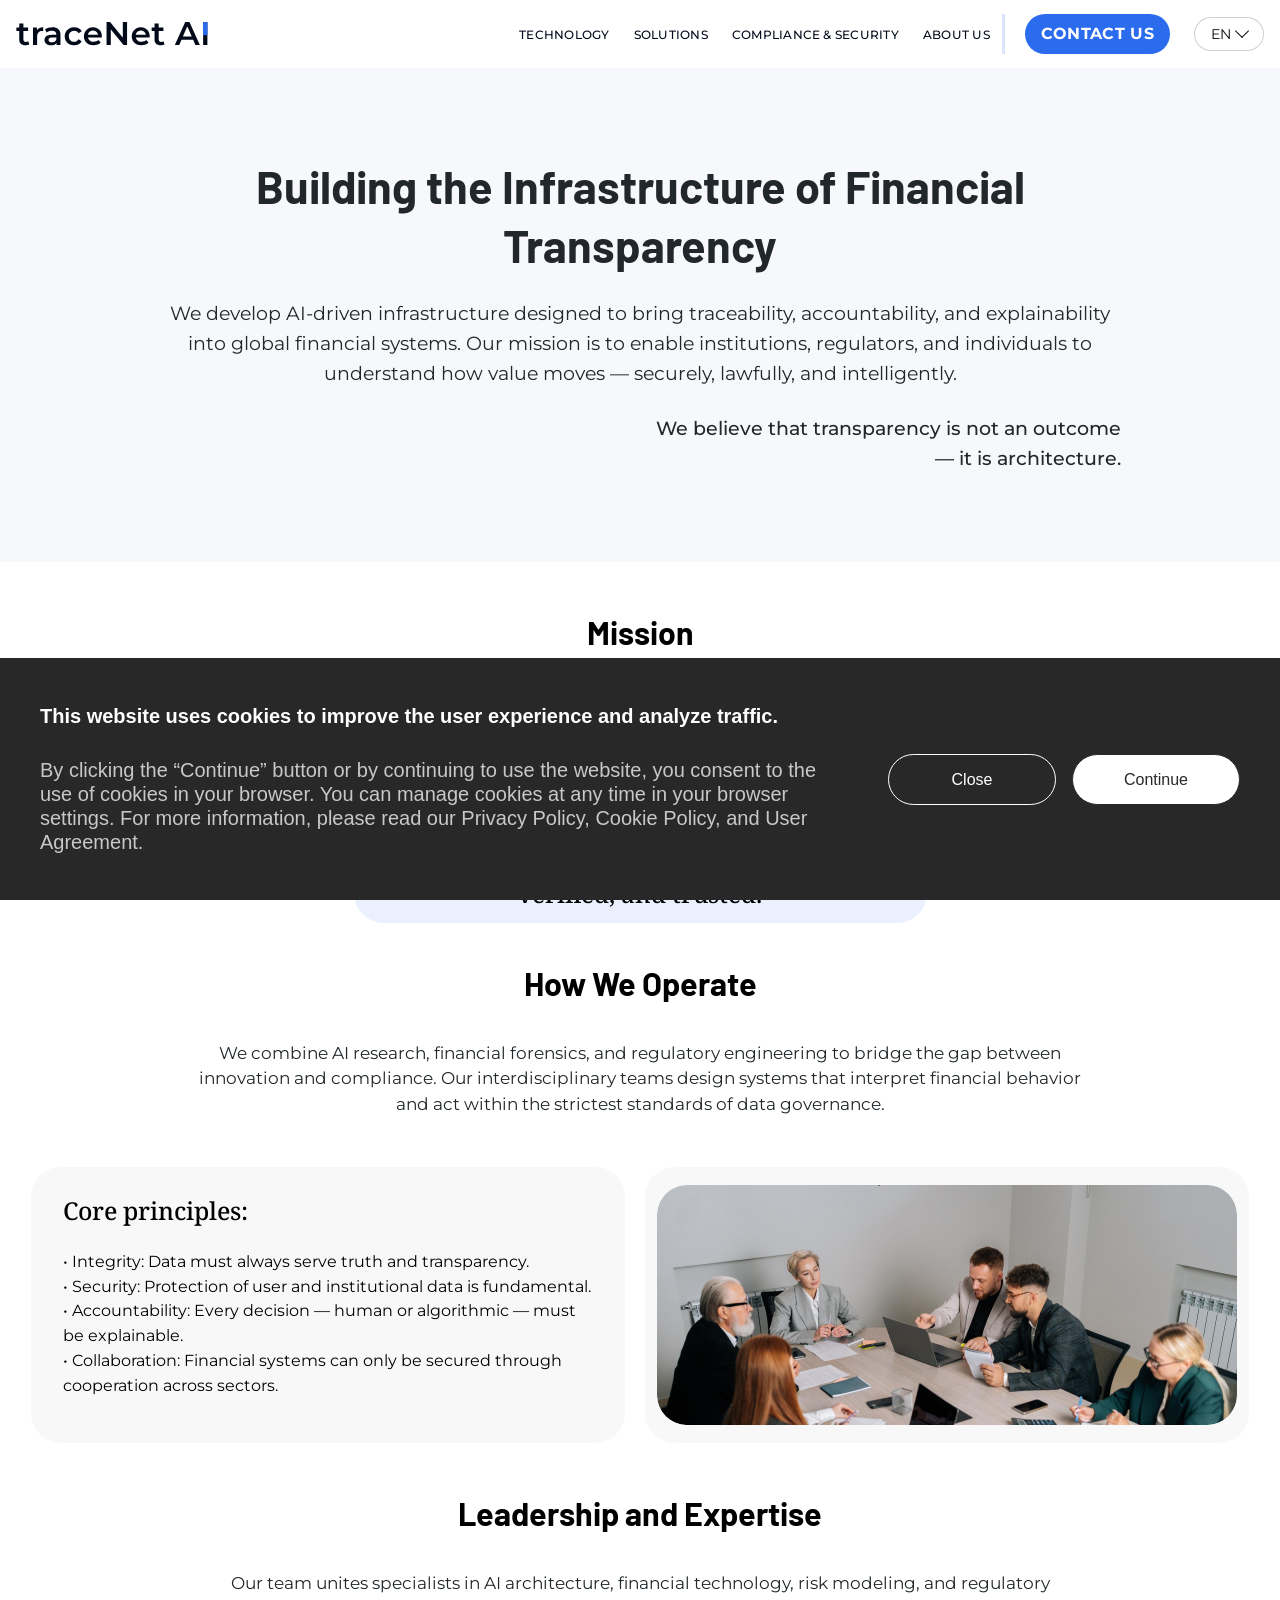
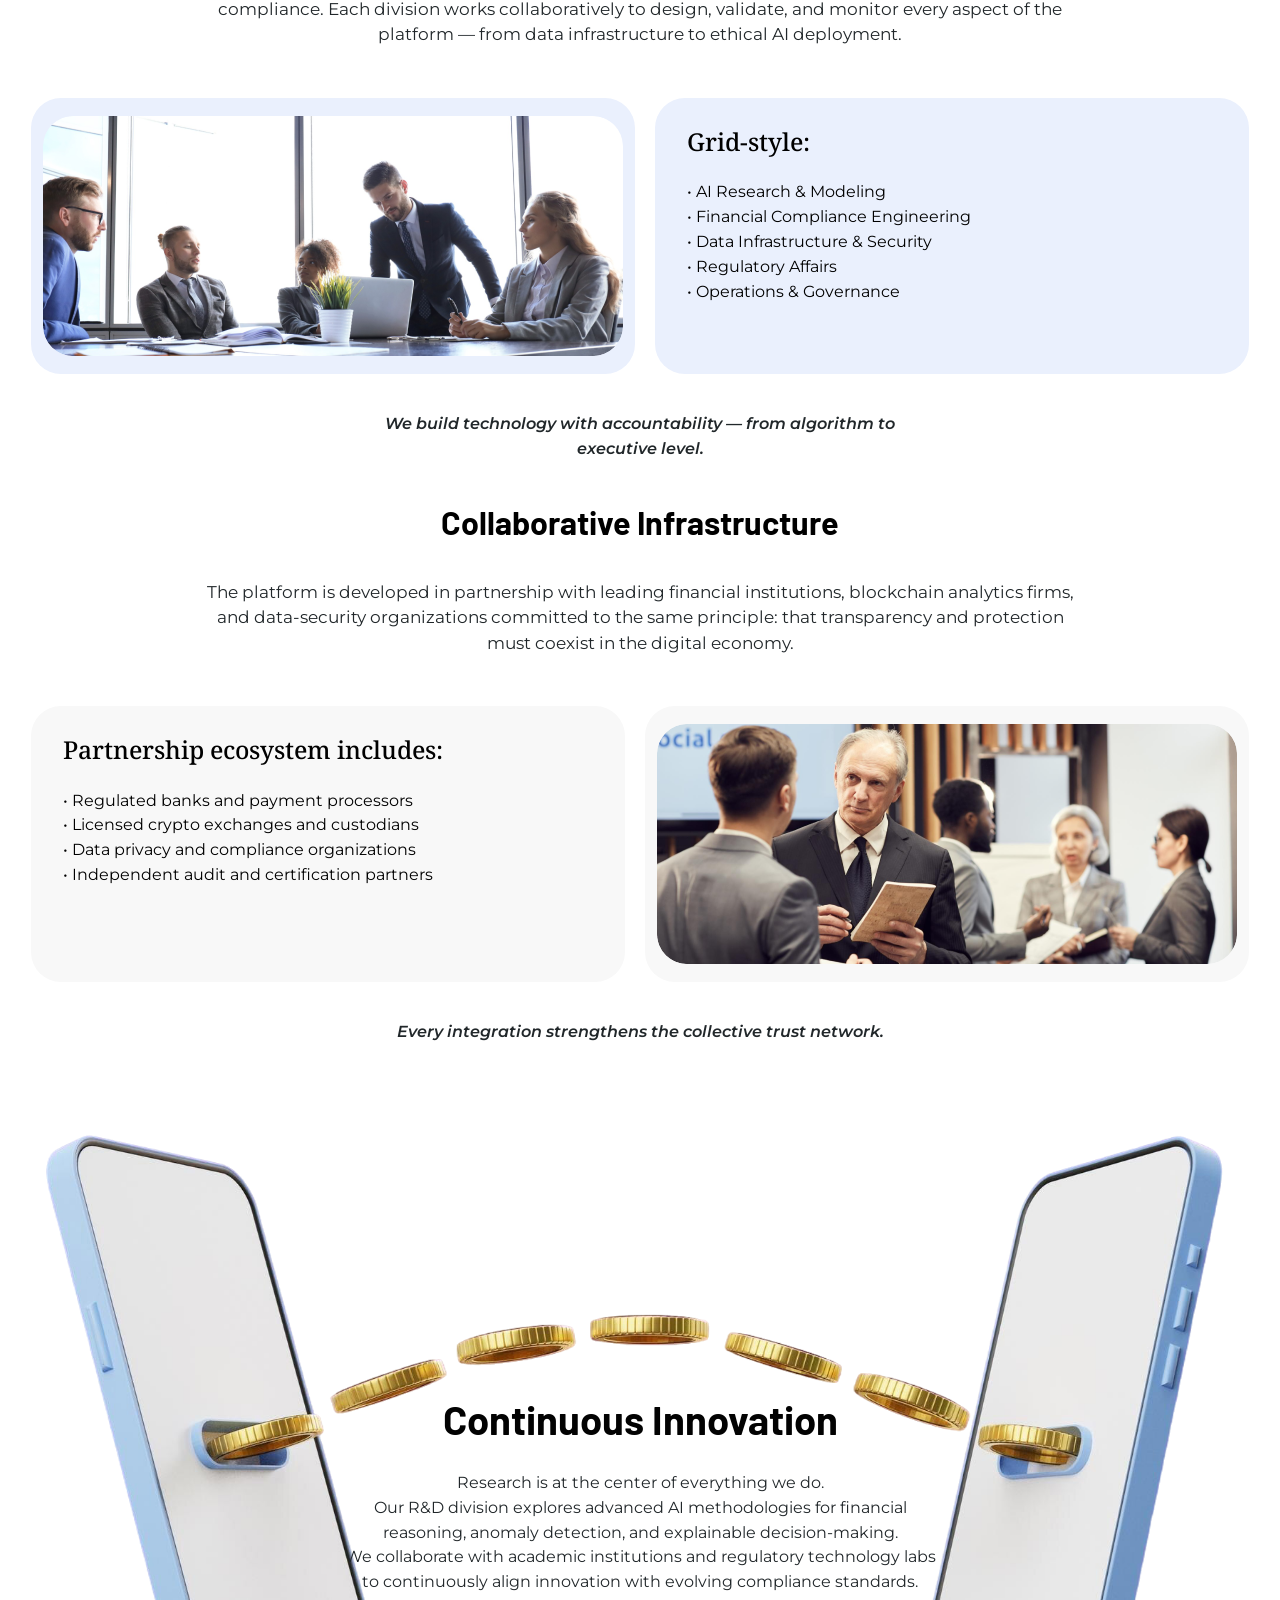
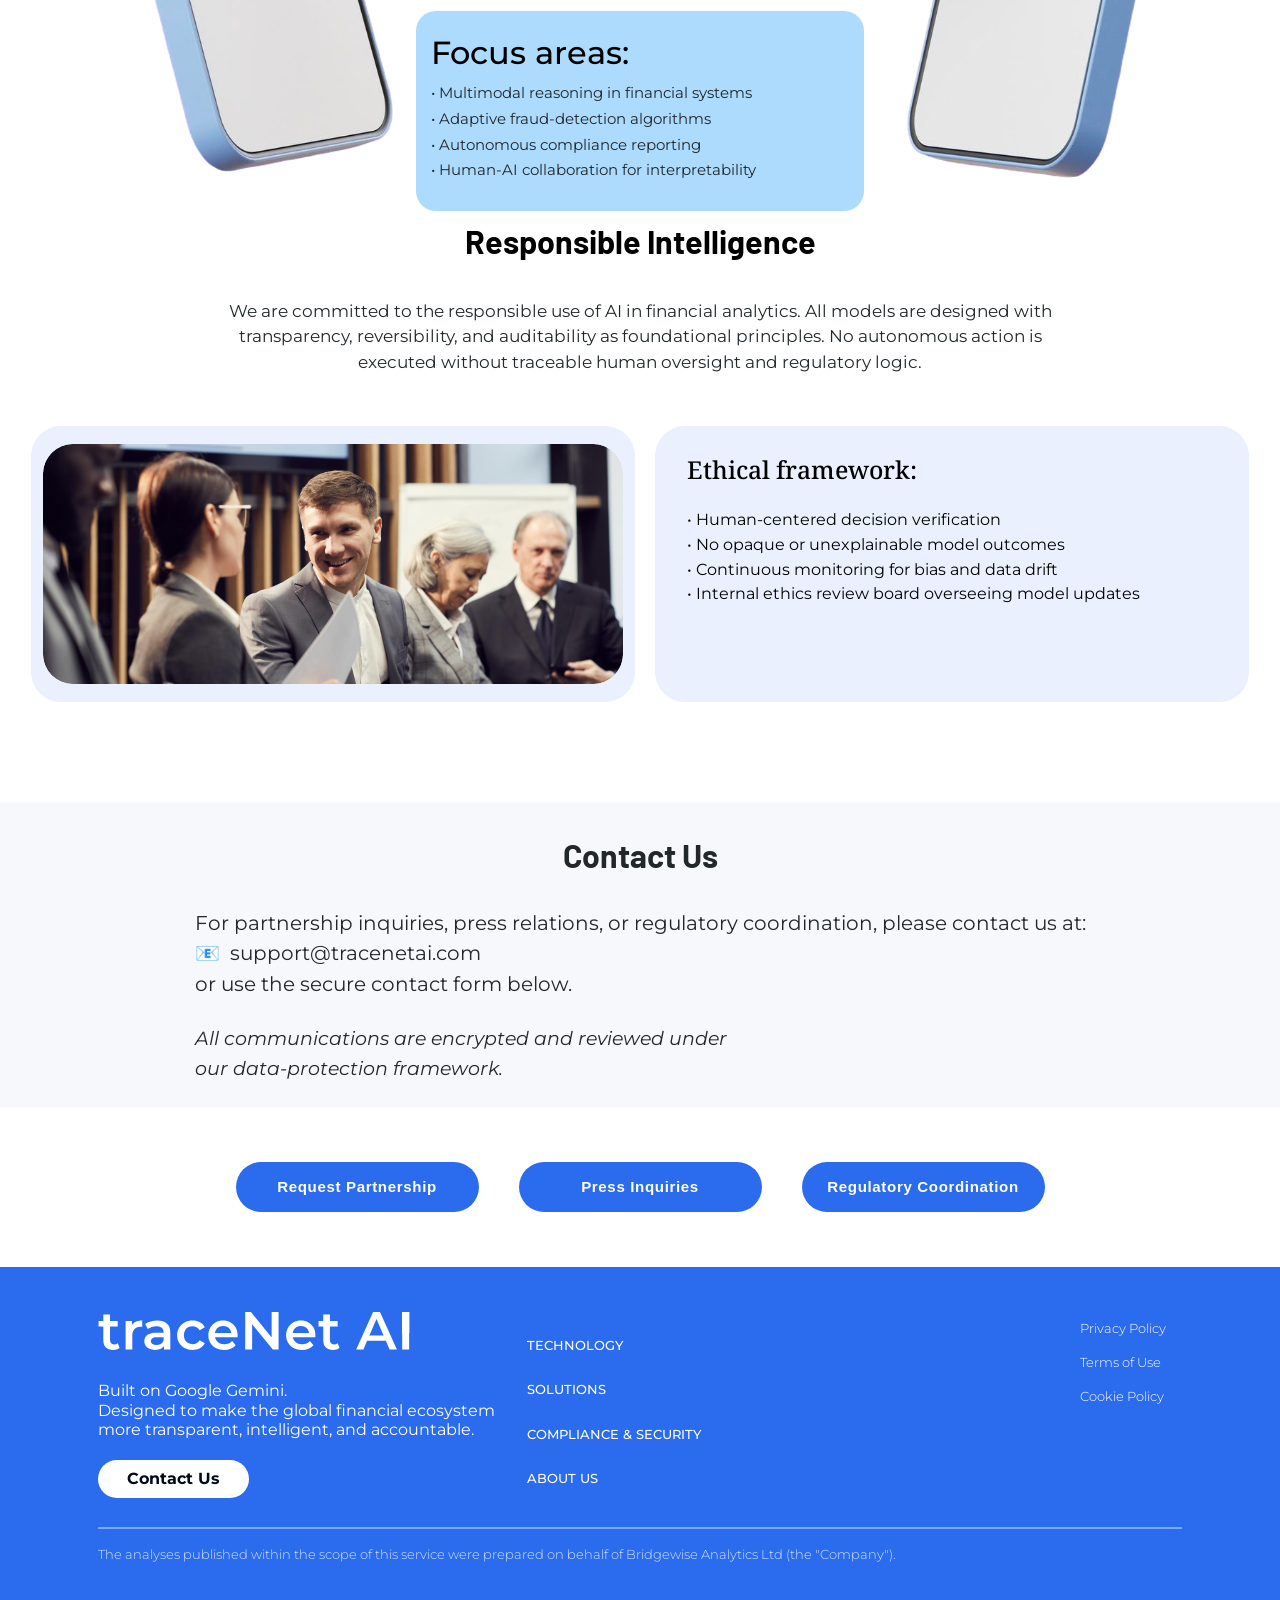
==== about-us.html @ c2b42068 "add 'hr', 'cz', 'it', 'pt', 'de', 'ru', 'tr', 'el'" ====
<!doctype html>
<html lang="en">
<head>
    <meta charset="UTF-8">
    <meta content="width=device-width, user-scalable=no, initial-scale=1.0, maximum-scale=1.0, minimum-scale=1.0"
          name="viewport">
    <meta content="ie=edge" http-equiv="X-UA-Compatible">
    <title>About Us - traceNet AI</title>
    <link href="images/favicon.ico" rel="icon" type="image/x-icon">
    <link href="css/styles.css" rel="stylesheet">
    <link href="css/about-us.css" rel="stylesheet">
    <link href="css/main.min.css" rel="stylesheet">
    <link href="https://cdn.jsdelivr.net/npm/swiper@11/swiper-bundle.min.css" rel="stylesheet">
</head>
<body>
<div class="body-content">
    <header>
        <div class="content">
            <div class="logo">
                <a href="index.html">
                    <img alt="logo" src="images/logo-main.svg">
                </a>
            </div>
            <div class="left-content">
                <div class="menu">
                    <nav>
                        <div class="ul">
                            <div class="nav-list">
                                <div class="li"><a data-i18n="nav.technology" href="technology.html">TECHNOLOGY</a></div>
                                <div class="li"><a data-i18n="nav.solutions" href="solutions.html">SOLUTIONS</a></div>
                                <div class="li"><a data-i18n="nav.compliance" href="compliance-security.html">COMPLIANCE & SECURITY</a></div>
                                <div class="li"><a data-i18n="nav.about" href="about-us.html">ABOUT US</a></div>
                            </div>
                            <div class="nav-btn">
                                <div class="button-survey li">
                                    <a data-i18n="nav.contact" href="#contact-form-section">Contact us</a>
                                </div>
                            </div>
                            <div class="language-switcher">
                                <button class="language-switcher-toggle" aria-expanded="false" aria-haspopup="listbox" type="button">
                                    <span data-current-language>EN</span>
                                    <span class="language-switcher-icon"></span>
                                </button>
                                <div class="language-switcher-menu" role="listbox">
                                    <button class="language-option" data-lang-option="en" role="option" type="button">EN</button>
                                    <button class="language-option" data-lang-option="es" role="option" type="button">ES</button>
                                    <button class="language-option" data-lang-option="pl" role="option" type="button">PL</button>
                                    <button class="language-option" data-lang-option="fr" role="option" type="button">FR</button>
                                    <button class="language-option" data-lang-option="hr" role="option" type="button">HR</button>
                                    <button class="language-option" data-lang-option="cz" role="option" type="button">CZ</button>
                                    <button class="language-option" data-lang-option="it" role="option" type="button">IT</button>
                                    <button class="language-option" data-lang-option="pt" role="option" type="button">PT</button>
                                    <button class="language-option" data-lang-option="de" role="option" type="button">DE</button>
                                    <button class="language-option" data-lang-option="ru" role="option" type="button">RU</button>
                                    <button class="language-option" data-lang-option="tr" role="option" type="button">TR</button>
                                    <button class="language-option" data-lang-option="el" role="option" type="button">EL</button>
                                </div>
                            </div>
                        </div>
                    </nav>
                </div>
            </div>
            <div class="button-mobile-menu">
            <span class="icon">
                <span></span>
                <span></span>
                <span></span>
            </span>
            </div>
        </div>
        <div class="mobile-content">
            <div class="mobile-content-menu">
                <div class="logo">
                    <a href="index.html">
                        <img alt="logo" src="images/logo-main.svg">
                    </a>
                </div>
                <div class="menu">
                    <nav>
                        <ul>
                            <li><a data-i18n="nav.technology" href="technology.html">TECHNOLOGY</a></li>
                            <li><a data-i18n="nav.solutions" href="solutions.html">SOLUTIONS</a></li>
                            <li><a data-i18n="nav.compliance" href="compliance-security.html">COMPLIANCE & SECURITY</a></li>
                            <li><a data-i18n="nav.about" href="about-us.html">ABOUT US</a></li>
                        </ul>
                    </nav>
                </div>
            </div>
            <div class="button-survey">
                <a data-i18n="nav.contact" href="#contact-form-section">Contact us</a>
            </div>
        </div>
    </header>

    <main>
        <section class="section-video">
            <div class="content">
                <div class="flex-7">
                    <div class="frame-1000000946">
                        <div class="frame-1000000947">
                            <h2 class="title-gemini" data-i18n="aboutPage.hero.title">
                                Building the Infrastructure of Financial Transparency
                            </h2>
                            <p class="description-gemini" data-i18n="aboutPage.hero.description">
                                We develop AI-driven infrastructure designed to bring traceability, accountability, and
                                explainability into global financial systems.
                                Our mission is to enable institutions, regulators, and individuals to understand how
                                value moves — securely, lawfully, and intelligently.
                            </p>
                        </div>
                        <p class="summary-gemini" data-i18n="aboutPage.hero.summary">
                            We believe that transparency is not an outcome — it is architecture.
                        </p>
                    </div>
                </div>
            </div>
        </section>
        <section class="section-mission">
            <div class="content">
                <div class="mission-container">
                    <h2 class="mission-title" data-i18n="aboutPage.mission.title">Mission</h2>
                    <p class="mission-description" data-i18n="aboutPage.mission.description">
                        To create a universal technological framework that ensures every financial action —
                        whether executed by an individual, a business, or an algorithm —
                        remains traceable, auditable, and compliant with the law.
                    </p>
                    <div class="mission-highlight">
                        <p data-i18n="aboutPage.mission.highlight">
                            A global financial environment where every transaction can be understood, verified, and
                            trusted.
                        </p>
                    </div>
                </div>
            </div>
        </section>
        <section class="section-gemini-risk-engine">
            <div class="section-gemini-risk-container">
                <div class="section-gemini-risk-header">
                    <h2 class="section-gemini-risk-title" data-i18n="aboutPage.operation.title">
                        How We Operate
                    </h2>
                    <p class="section-gemini-risk-description" data-i18n="aboutPage.operation.description">
                        We combine AI research, financial forensics, and regulatory engineering to bridge the gap
                        between innovation and compliance.
                        Our interdisciplinary teams design systems that interpret financial behavior and act within the
                        strictest standards of data governance.
                    </p>
                </div>
                <div class="section-gemini-risk-content">
                    <div class="gemini-risk-accordion">
                        <div class="accordion-item-risk">
                            <h3 class="accordion-header-risk" data-i18n="aboutPage.operation.accordion.title">Core principles:</h3>
                            <div class="accordion-content-risk">
                                <p data-i18n="aboutPage.operation.accordion.text" data-i18n-html="true">
                                    • Integrity: Data must always serve truth and transparency. <br>
                                    • Security: Protection of user and institutional data is fundamental.<br>
                                    • Accountability: Every decision — human or algorithmic — must be explainable.<br>
                                    • Collaboration: Financial systems can only be secured through cooperation across
                                    sectors.
                                </p>
                            </div>
                        </div>
                    </div>
                    <div class="gemini-risk-image-container">
                        <img alt="Gemini Cognitive Risk Engine" src="images/a1.png">
                    </div>
                </div>
            </div>
        </section>
        <section class="section-secure-data-handling">
            <div class="section-secure-data-container">
                <div class="section-secure-data-header">
                    <h2 class="section-secure-data-title" data-i18n="aboutPage.leadership.title">
                        Leadership and Expertise
                    </h2>
                    <p class="section-secure-data-description" data-i18n="aboutPage.leadership.description">
                        Our team unites specialists in AI architecture, financial technology, risk modeling, and
                        regulatory compliance.
                        Each division works collaboratively to design, validate, and monitor every aspect of the
                        platform — from data infrastructure to ethical AI deployment.
                    </p>
                </div>
                <div class="section-secure-data-content">
                    <div class="secure-data-image-container">
                        <img alt="Secure Data Handling" src="images/a2.png">
                    </div>
                    <div class="secure-data-accordion">
                        <div class="accordion-item">
                            <h3 class="accordion-header" data-i18n="aboutPage.leadership.accordion.title">Grid-style:</h3>
                            <div class="accordion-content">

                                <p data-i18n="aboutPage.leadership.accordion.text" data-i18n-html="true">
                                    • AI Research & Modeling <br>
                                    • Financial Compliance Engineering<br>
                                    • Data Infrastructure & Security<br>
                                    • Regulatory Affairs<br>
                                    • Operations & Governance
                                </p>
                            </div>
                        </div>
                    </div>
                </div>
            </div>
            <p class="text-italic" data-i18n="aboutPage.leadership.note">
                We build technology with accountability — from algorithm to executive level.
            </p>
        </section>
        <section class="section-gemini-risk-engine">
            <div class="section-gemini-risk-container">
                <div class="section-gemini-risk-header">
                    <h2 class="section-gemini-risk-title" data-i18n="aboutPage.collaborative.title">
                        Collaborative Infrastructure
                    </h2>
                    <p class="section-gemini-risk-description" data-i18n="aboutPage.collaborative.description">
                        The platform is developed in partnership with leading financial institutions, blockchain
                        analytics firms,
                        and data-security organizations committed to the same principle:
                        that transparency and protection must coexist in the digital economy.
                    </p>
                </div>
                <div class="section-gemini-risk-content">
                    <div class="gemini-risk-accordion">
                        <div class="accordion-item-risk">
                            <h3 class="accordion-header-risk" data-i18n="aboutPage.collaborative.accordion.title">Partnership ecosystem includes:</h3>
                            <div class="accordion-content-risk">
                                <p data-i18n="aboutPage.collaborative.accordion.text" data-i18n-html="true">
                                    • Regulated banks and payment processors <br>
                                    • Licensed crypto exchanges and custodians<br>
                                    • Data privacy and compliance organizations<br>
                                    • Independent audit and certification partners

                                </p>
                            </div>
                        </div>
                    </div>
                    <div class="gemini-risk-image-container">
                        <img alt="Gemini Cognitive Risk Engine" src="images/a4.png">
                    </div>
                </div>
                <p class="text-italic" data-i18n="aboutPage.collaborative.note">
                    Every integration strengthens the collective trust network.
                </p>

            </div>
        </section>
        <section class="section-about">
            <div class="parallax-background">
                <img alt="Parallax Background" src="images/parallax-background.png">
            </div>
            <div class="section-about-content">
                <div class="text-content">
                    <h2 class="section-title" data-i18n="aboutPage.innovation.title">Continuous Innovation</h2>
                    <div class="text-paragraphs">
                        <p class="paragraph-1" data-i18n="aboutPage.innovation.paragraph1" data-i18n-html="true">
                            Research is at the center of everything we do. <br>
                            Our R&D division explores advanced AI methodologies for financial <br> reasoning, anomaly
                            detection, and explainable decision-making.<br>
                            We collaborate with academic institutions and regulatory technology <br> labs to continuously
                            align innovation with evolving compliance <br> standards.

                        </p>
                        <p class="paragraph-2" data-i18n="aboutPage.innovation.paragraph2" data-i18n-html="true">
                            <span class="h3"> Focus areas:</span>
                            • Multimodal reasoning in financial systems <br>
                            • Adaptive fraud-detection algorithms<br>
                            • Autonomous compliance reporting<br>
                            • Human-AI collaboration for interpretability
                        </p>
                    </div>
                </div>
            </div>
        </section>
        <section class="section-secure-data-handling">
            <div class="section-secure-data-container">
                <div class="section-secure-data-header">
                    <h2 class="section-secure-data-title" data-i18n="aboutPage.responsible.title">
                        Responsible Intelligence
                    </h2>
                    <p class="section-secure-data-description" data-i18n="aboutPage.responsible.description">
                        We are committed to the responsible use of AI in financial analytics.
                        All models are designed with transparency, reversibility, and auditability as foundational
                        principles.
                        No autonomous action is executed without traceable human oversight and regulatory logic.
                    </p>
                </div>
                <div class="section-secure-data-content">
                    <div class="secure-data-image-container">
                        <img alt="Secure Data Handling" src="images/a3.png">
                    </div>
                    <div class="secure-data-accordion">
                        <div class="accordion-item">
                            <h3 class="accordion-header" data-i18n="aboutPage.responsible.accordion.title">Ethical framework:</h3>
                            <div class="accordion-content">
                                <p data-i18n="aboutPage.responsible.accordion.text" data-i18n-html="true">
                                    • Human-centered decision verification <br>
                                    • No opaque or unexplainable model outcomes<br>
                                    • Continuous monitoring for bias and data drift<br>
                                    • Internal ethics review board overseeing model updates
                                </p>
                            </div>
                        </div>
                    </div>
                </div>
            </div>
        </section>
        <section class="section-contact">
            <div class="content">
                <div class="frame-cta">
                    <h2 class="title-gemini" data-i18n="aboutPage.contact.title">Contact Us</h2>
                    <p class="description-gemini" data-i18n="aboutPage.contact.description" data-i18n-html="true">
                        For partnership inquiries, press relations, or regulatory coordination, please contact us
                        at:<br>
                        <span class="email-link">
                           📧<a class="link" href="mailto:support@tracenetai.com">
                            support@tracenetai.com
                        </a>
                        </span>
                        or use the secure contact form below.
                    </p>
                    <p class="summary-gemini text-italic" data-i18n="aboutPage.contact.note">
                        All communications are encrypted and reviewed under our data-protection framework.
                    </p>

                </div>
            </div>
        </section>

        <section class="cta">
            <div class="cta-buttons">
                <a class="cta-button" data-i18n="aboutPage.cta.partnership" href="#contact-form-section">Request Partnership</a>
                <a class="cta-button" data-i18n="aboutPage.cta.press" href="#contact-form-section">Press Inquiries</a>
                <a class="cta-button" data-i18n="aboutPage.cta.regulatory" href="#contact-form-section">Regulatory Coordination</a>
            </div>
        </section>
    </main>

    <footer class="site-footer">
        <div class="footer-container">
            <div class="footer-row">
                <div class="footer-box">
                    <div class="footer-logo">
                        <img alt="traceNet AI Logo" src="images/footer-logo.svg">
                    </div>
                    <p class="footer-description" data-i18n="footer.description" data-i18n-html="true">
                        Built on Google Gemini.<br>
                        Designed to make the global financial ecosystem more transparent, intelligent, and accountable.
                    </p>
                    <a class="footer-contact-btn" data-i18n="footer.contact" href="#contact-form-section">Contact Us</a>
                </div>
                <div class="footer-menu">
                    <nav class="footer-nav">
                        <a class="footer-nav-link" data-i18n="nav.technology" href="technology.html">TECHNOLOGY</a>
                        <a class="footer-nav-link" data-i18n="nav.solutions" href="solutions.html">SOLUTIONS</a>
                        <a class="footer-nav-link" data-i18n="nav.compliance" href="compliance-security.html">COMPLIANCE & SECURITY</a>
                        <a class="footer-nav-link" data-i18n="nav.about" href="about-us.html">ABOUT US</a>
                    </nav>
                </div>
                <div class="footer-sub-menu">
                    <a class="footer-sub-link" data-i18n="footer.privacy" href="privacy-policy.html">Privacy Policy</a>
                    <a class="footer-sub-link" data-i18n="footer.terms" href="terms-of-use.html">Terms of Use</a>
                    <a class="footer-sub-link" data-i18n="footer.cookie" href="cookie-policy.html">Cookie Policy</a>
                </div>
            </div>
            <div class="footer-legal">
                <p data-i18n="footer.legal">The analyses published within the scope of this service were prepared on behalf of Bridgewise
                    Analytics Ltd (the "Company").</p>
            </div>
        </div>
    </footer>

    <div class="cookie-banner" id="cookieBanner">
        <div class="cookie-banner-content">
            <div class="cookie-banner-text">
                <h5 data-i18n="cookie.title">
                    This website uses cookies to improve the user experience and analyze traffic.
                </h5>
                <p data-i18n="cookie.description">
                    By clicking the "Continue" button or by continuing to use the website, you consent to the use of
                    cookies in your browser. You can manage cookies at any time in your browser settings. For more
                    information, please read our Privacy Policy, Cookie Policy, and User Agreement.
                </p>
            </div>
            <div class="cookie-banner-buttons">
                <button class="cookie-banner-btn cookie-banner-btn-primary" data-i18n="cookie.close" id="closeCookies">Close</button>
                <button class="cookie-banner-btn cookie-banner-btn-secondary" data-i18n="cookie.accept" id="acceptAllCookies">Continue</button>
            </div>
        </div>
    </div>
</div>

<script src="https://cdn.jsdelivr.net/npm/swiper@11/swiper-bundle.min.js"></script>
<script src="scripts/main.js"></script>
<script src="scripts/i18n.js"></script>

</body>
</html>
---- css/styles.css ----
@charset "UTF-8";
@import url("https://fonts.googleapis.com/css2?family=Barlow:ital,wght@0,100;0,200;0,300;0,400;0,500;0,600;0,700;0,800;0,900;1,100;1,200;1,300;1,400;1,500;1,600;1,700;1,800;1,900&family=Montserrat:ital,wght@0,100..900;1,100..900&family=Noto+Serif:ital,wght@0,400;0,500;0,600;0,700;1,400;1,500;1,600;1,700&display=swap");
/*colors*/
* {
  margin: 0;
  padding: 0;
  box-sizing: border-box;
  font-family: "Montserrat", sans-serif;
  list-style: none;
  text-decoration: none;
}

h1, h2, h3, h4, h5, h6 {
  font-family: "Barlow", sans-serif;
  color: #282828;
}

body {
  position: relative;
}

.button-mobile-menu {
  display: none;
  position: absolute;
  top: 7px;
  right: 12px;
  padding: 7px;
  cursor: pointer;
  z-index: 101;
}
.button-mobile-menu.open {
  top: 20px;
}
@media only screen and (max-width: 991px) {
  .button-mobile-menu {
    display: flex;
  }
}
.button-mobile-menu.open .icon span {
  background: #2b6cef;
}
.button-mobile-menu.open .icon span:first-child {
  top: 5px;
  transform: rotate(225deg);
}
.button-mobile-menu.open .icon span:nth-child(2) {
  top: calc(50% - 2px);
  display: none;
}
.button-mobile-menu.open .icon span:last-child {
  top: 5px;
  transform: rotate(135deg);
}
.button-mobile-menu .icon {
  position: relative;
  width: 50px;
  height: 23px;
  display: inline-block;
  top: 0;
}
.button-mobile-menu .icon span {
  height: 5px;
  width: 100%;
  border-radius: 3px;
  background: #2b6cef;
  display: inline-block;
  float: left;
  position: absolute;
  left: 0;
}
.button-mobile-menu .icon span:first-child {
  top: 0;
  transition: all 0.25s;
}
.button-mobile-menu .icon span:nth-child(2) {
  top: calc(50% - 3px);
  transition: all 0.25s;
}
.button-mobile-menu .icon span:last-child {
  bottom: 0;
  transition: all 0.25s;
}

.mobile-content {
  background: #ffffff;
  z-index: 99;
  padding: 15px;
  overflow: hidden;
  transition: max-height 0.8s ease;
  flex-direction: column;
  height: 100vh;
  height: 100dvh;
  position: fixed;
  width: 100%;
  top: 0;
  display: none;
  justify-content: space-between;
}
.mobile-content.open {
  display: flex;
}
.mobile-content .logo {
  display: flex;
  justify-content: center;
}
.mobile-content .logo img {
  height: 24px;
}
.mobile-content .menu {
  margin-top: 30px;
}
.mobile-content .menu nav ul li {
  height: 60px;
  display: flex;
  align-items: center;
  justify-content: center;
  border-bottom: 1px solid #e6e6e6;
}
.mobile-content .menu nav ul li a {
  font-weight: 300;
  font-size: 16px;
  line-height: 100%;
  color: #0B0F11;
}
.mobile-content .button-survey {
  display: flex;
  justify-content: center;
}
.mobile-content .button-survey a {
  border-radius: 99px;
  padding: 12px 16px;
  max-width: 345px;
  height: 52px;
  display: flex;
  align-items: center;
  justify-content: center;
  font-weight: 400;
  font-size: 24px;
  line-height: 67%;
  color: #fff;
  background: #2b6cef;
}
.mobile-content .button-survey a:hover {
  text-decoration: underline;
}

.language-switcher {
  position: relative;
  display: inline-flex;
  margin-left: 24px;
}
.language-switcher.mobile {
  display: block;
  margin: 32px auto 0;
  max-width: 220px;
  width: 100%;
}

.language-switcher-toggle {
  display: flex;
  align-items: center;
  gap: 6px;
  border-radius: 999px;
  border: 1px solid rgba(15, 23, 42, 0.2);
  background: #fff;
  color: #0B0F11;
  padding: 8px 16px;
  font-size: 14px;
  line-height: 1;
  cursor: pointer;
  transition: border-color 0.2s ease, box-shadow 0.2s ease;
}
.language-switcher-toggle:focus-visible {
  outline: none;
  border-color: #2b6cef;
  box-shadow: 0 0 0 2px rgba(43, 108, 239, 0.2);
}
.language-switcher.mobile .language-switcher-toggle {
  width: 100%;
  justify-content: space-between;
}

.language-switcher-icon {
  width: 10px;
  height: 10px;
  border-right: 1px solid currentColor;
  border-bottom: 1px solid currentColor;
  transform: rotate(45deg);
  transition: transform 0.2s ease;
  margin-bottom: 6px;
}
.language-switcher.open .language-switcher-icon {
  transform: rotate(-135deg);
  margin-bottom: -3px;
}

.language-switcher-menu {
  position: absolute;
  top: calc(100% + 8px);
  right: 0;
  background: #fff;
  border: 1px solid rgba(15, 23, 42, 0.1);
  border-radius: 12px;
  box-shadow: 0 20px 32px rgba(15, 23, 42, 0.12);
  padding: 4px;
  opacity: 0;
  pointer-events: none;
  transform: translateY(-6px);
  transition: opacity 0.2s ease, transform 0.2s ease;
  z-index: 10;
}
.language-switcher.mobile .language-switcher-menu {
  width: 100%;
}
.language-switcher.open .language-switcher-menu {
  opacity: 1;
  pointer-events: auto;
  transform: translateY(0);
}

.language-option {
  width: 100%;
  border: none;
  background: transparent;
  color: #0B0F11;
  font-size: 14px;
  padding: 10px 12px;
  border-radius: 8px;
  text-align: left;
  cursor: pointer;
  transition: background 0.15s ease, color 0.15s ease;
}
.language-option:hover {
  background: rgba(43, 108, 239, 0.07);
}
.language-option.active {
  background: rgba(43, 108, 239, 0.12);
  color: #2b6cef;
}

header {
  backdrop-filter: blur(24px);
  background: #fff;
  position: relative;
  z-index: 99;
}
header .content {
  max-width: 1440px;
  width: 100%;
  margin: 0 auto;
  display: flex;
  justify-content: space-between;
  align-items: center;
  padding: 14px 16px 14px 16px;
}
@media only screen and (max-width: 991px) {
  header .content {
    justify-content: center;
  }
}
header .content .left-content {
  max-width: 721px;
  width: 100%;
  display: flex;
  justify-content: flex-end;
  align-items: center;
}
@media only screen and (max-width: 991px) {
  header .content .left-content {
    display: none;
  }
}
header .content .logo {
  height: 24px;
}
@media only screen and (max-width: 991px) {
  header .content .logo {
    height: 24px;
  }
}
header .content .logo a {
  display: block;
  height: 24px;
}
@media only screen and (max-width: 991px) {
  header .content .logo a {
    height: 24px;
  }
}
header .content .logo a img {
  height: 24px;
}
@media only screen and (max-width: 991px) {
  header .content .logo a img {
    height: 24px;
  }
}
header .content .menu {
  width: 100%;
}
header .content .menu nav .ul {
  display: flex;
  align-items: center;
  justify-content: flex-end;
}
header .content .menu nav .ul .nav-list {
  display: flex;
  align-items: center;
  justify-content: center;
  width: 100%;
}
@media only screen and (max-width: 991px) {
  header .content .menu nav .ul .nav-list {
    display: none;
  }
}
header .content .menu nav .ul .nav-btn {
  padding-left: 20px;
  border-left: 3px solid rgba(179, 203, 249, 0.5);
}
header .content .menu nav .ul .nav-btn .button-survey a {
  color: #fff;
  border-radius: 30px;
  display: flex;
  align-items: center;
  justify-content: center;
  padding: 12px 16px;
  text-decoration: none;
  font-weight: 700;
  font-size: 16px;
  line-height: 183%;
}
header .content .menu nav .ul .nav-btn .button-survey a:hover {
  text-decoration: underline;
}
@media only screen and (max-width: 991px) {
  header .content .menu nav .ul .nav-btn .button-survey a {
    padding: 10px 16px !important;
    height: 32px;
  }
}
header .content .menu nav .ul .li {
  text-align: center;
  position: relative;
  padding: 0;
}
header .content .menu nav .ul .li:last-child {
  padding: 0;
}
header .content .menu nav .ul .li:last-child a:before {
  display: none;
}
header .content .menu nav .ul .li a {
  font-weight: 500;
  font-size: 12px;
  line-height: 120%;
  letter-spacing: 0.02em;
  text-transform: uppercase;
  color: #020a1a;
  padding: 6px 12px;
  white-space: nowrap;
}
@media only screen and (max-width: 991px) {
  header .content .button-survey {
    display: flex;
    justify-content: flex-end;
  }
}
header .content .button-survey a {
  border-radius: 4px;
  padding: 12px 16px;
  height: 40px;
  display: flex;
  align-items: center;
  justify-content: center;
  font-weight: 700;
  font-size: 16px;
  line-height: 100%;
  color: #fff;
  background: #2b6cef;
}
header .content .button-survey a:hover {
  text-decoration: underline;
}

.banner {
  width: 100%;
  margin: 0 auto;
  position: relative;
  overflow: hidden;
}
@media only screen and (max-width: 991px) {
  .banner {
    padding-bottom: 0;
  }
}
.banner .banner-image {
  width: 100%;
  height: auto;
  max-width: 462px;
  overflow: hidden;
  position: relative;
}
@media only screen and (max-width: 768px) {
  .banner .banner-image {
    top: 0;
  }
}
.banner .banner-image video {
  height: 462px;
  width: auto;
  transform: translate(-50%, 0);
  position: relative;
  left: 60%;
}
@media only screen and (max-width: 768px) {
  .banner .banner-image video {
    height: 299px;
  }
}
.banner .banner-image img {
  width: 100%;
  height: auto;
  object-fit: cover;
  max-width: 690px;
}
.banner .banner-bottom {
  display: flex;
  align-items: center;
  justify-content: space-between;
}
@media only screen and (max-width: 991px) {
  .banner .banner-bottom {
    flex-direction: column;
    align-items: flex-start;
    gap: 112px;
  }
}
.banner .banner-bottom p {
  margin: 0;
}
.banner-content {
  position: relative;
  z-index: 10;
  max-width: 1232px;
  width: 100%;
  margin: 0 auto;
  padding: 0 16px;
  gap: 20px;
  display: flex;
  justify-content: space-between;
  align-items: center;
}
@media only screen and (max-width: 768px) {
  .banner-content {
    flex-direction: column;
    align-items: center;
    padding: 0;
    gap: 0;
  }
}
.banner-content .banner-text {
  max-width: 648px;
  min-width: 386px;
}
@media only screen and (max-width: 991px) {
  .banner-content .banner-text {
    padding: 40px 16px 50px 16px;
  }
}
@media only screen and (max-width: 768px) {
  .banner-content .banner-text {
    margin-top: 13px;
    min-width: auto;
  }
}
.banner-content h1 {
  max-width: 649px;
  margin-bottom: 15px;
  width: 100%;
  font-weight: 700;
  font-size: 45px;
  line-height: 130%;
  color: #020a1a;
}
@media only screen and (max-width: 991px) {
  .banner-content h1 {
    font-weight: 700;
    font-size: 36px;
    color: #282828;
  }
}
@media only screen and (max-width: 991px) {
  .banner-content h1 br {
    display: none;
  }
}
.banner-content h1 span:nth-of-type(1) {
  font-weight: 700;
  font-size: 27px;
  line-height: 100%;
  color: rgba(255, 255, 255, 0.7);
  display: block;
  margin-bottom: 14px;
}
@media only screen and (max-width: 991px) {
  .banner-content h1 span:nth-of-type(1) {
    font-size: 22px;
    line-height: 22px;
  }
}
.banner-content h1 span:nth-of-type(2) {
  display: inline-block;
}
.banner-content ul {
  padding: 0 0 0 30px;
  margin-bottom: 24px;
}
.banner-content ul li {
  font-weight: 400;
  font-size: 18px;
  letter-spacing: -0.01em;
  color: #282828;
  list-style: disc;
}
@media only screen and (max-width: 768px) {
  .banner-content ul li {
    font-weight: 400;
    font-size: 14px;
    letter-spacing: -0.01em;
    color: #282828;
  }
}
.banner-content p {
  font-weight: 400;
  font-size: 19px;
  line-height: 155%;
  margin-bottom: 40px;
  max-width: 649px;
  width: 100%;
  color: #020a1a;
}
@media only screen and (max-width: 768px) {
  .banner-content p {
    font-size: 22px;
    font-style: normal;
    font-weight: 400;
    line-height: 118%;
  }
}
.banner-content .button-survey {
  /* for testing purposes to ensure the animation lined up correctly */
}
.banner-content .button-survey a {
  border-radius: 30px;
  display: flex;
  align-items: center;
  justify-content: center;
  background: #2b6cef;
  text-decoration: none;
  letter-spacing: -0.01em;
  color: #fff;
  width: 100%;
  padding: 0 12px;
  font-weight: 700;
  font-size: 16px;
  line-height: 183%;
  height: 40px;
}
.banner-content .button-survey a:hover {
  text-decoration: underline;
}
.banner-content .button-survey .logo-slider-wrap {
  position: relative;
  margin-top: 240px;
}
@media only screen and (max-width: 991px) {
  .banner-content .button-survey .logo-slider-wrap {
    margin-top: 294px;
  }
}
.banner-content .button-survey .logo-slider-wrap h3 {
  max-width: 1440px;
  margin: 0 auto 24px;
  font-weight: 400;
  font-size: 16px;
  line-height: 100%;
  color: rgba(255, 255, 255, 0.5);
  padding: 0 40px;
}
@media only screen and (max-width: 991px) {
  .banner-content .button-survey .logo-slider-wrap h3 {
    padding: 0 15px;
    margin: 0 auto 10px;
  }
}
.banner-content .button-survey .logo-slider {
  height: 83px;
  display: flex;
  align-items: center;
}
.banner-content .button-survey .scroller {
  max-width: 1600px;
  width: 100%;
  margin: 0 auto;
}
.banner-content .button-survey .scroller[data-animated=true] {
  overflow: hidden;
  mask: linear-gradient(90deg, transparent, white 20%, white 80%, transparent);
}
.banner-content .button-survey .scroller[data-animated=true] .scroller__inner {
  width: max-content;
  flex-wrap: nowrap;
  gap: 64px;
  animation: scroll var(--_animation-duration, 40s) var(--_animation-direction, forwards) linear infinite;
}
.banner-content .button-survey .scroller[data-direction=right] {
  --_animation-direction: reverse;
}
.banner-content .button-survey .scroller[data-direction=left] {
  --_animation-direction: forwards;
}
.banner-content .button-survey .scroller[data-speed=fast] {
  --_animation-duration: 20s;
}
.banner-content .button-survey .scroller[data-speed=slow] {
  --_animation-duration: 60000s;
}
.banner-content .button-survey .scroller__inner {
  padding-block: 1rem;
  display: flex;
  flex-wrap: wrap;
}
@media only screen and (max-width: 480px) {
  .banner-content .button-survey .scroller__inner {
    gap: 30px;
    display: flex;
    align-items: center;
  }
}
@keyframes scroll {
  to {
    transform: translate(calc(-50% - 32px));
  }
}
.banner-content .button-survey .tag-list {
  margin: 0;
  padding-inline: 0;
  list-style: none;
}
.banner-content .button-survey .tag-list li {
  display: flex;
  align-items: center;
}
.banner-content .button-survey .tag-list li:hover svg g {
  opacity: 1;
}
.banner-content .button-survey .tag-list li:hover img {
  opacity: 1;
}
.banner-content .button-survey .tag-list li img {
  height: auto;
  opacity: 0.7;
  transition: opacity 0.3s, easy;
}
.banner-content .button-survey .test {
  background: red !important;
}
.banner .logo-slider {
  display: flex;
  align-items: center;
  max-width: 1920px;
  padding: 0 16px;
  margin: 0 auto;
  overflow: hidden;
  background: #f7f8fb;
  /* for testing purposes to ensure the animation lined up correctly */
}
@media only screen and (max-width: 768px) {
  .banner .logo-slider {
    height: 123px;
  }
}
.banner .logo-slider .logo-slider-wrap {
  position: relative;
  margin: 0 auto;
}
.banner .logo-slider .scroller {
  max-width: 1600px;
  width: 100%;
  margin: 0 auto;
}
.banner .logo-slider .scroller[data-animated=true] {
  overflow: hidden;
  mask: linear-gradient(90deg, transparent, white 20%, white 80%, transparent);
}
.banner .logo-slider .scroller[data-animated=true] .scroller__inner {
  width: max-content;
  flex-wrap: nowrap;
  gap: 64px;
  animation: scroll var(--_animation-duration, 40s) var(--_animation-direction, forwards) linear infinite;
}
.banner .logo-slider .scroller[data-direction=right] {
  --_animation-direction: reverse;
}
.banner .logo-slider .scroller[data-direction=left] {
  --_animation-direction: forwards;
}
.banner .logo-slider .scroller[data-speed=fast] {
  --_animation-duration: 20s;
}
.banner .logo-slider .scroller[data-speed=slow] {
  --_animation-duration: 60000s;
}
.banner .logo-slider .scroller__inner {
  padding-block: 1rem;
  display: flex;
  flex-wrap: wrap;
}
@media only screen and (max-width: 480px) {
  .banner .logo-slider .scroller__inner {
    gap: 30px;
    display: flex;
    align-items: center;
  }
}
@keyframes scroll {
  to {
    transform: translate(calc(-50% - 32px));
  }
}
.banner .logo-slider .tag-list {
  margin: 0;
  padding-inline: 0;
  list-style: none;
  padding: 10px 0;
}
.banner .logo-slider .tag-list li {
  display: flex;
  align-items: center;
}
.banner .logo-slider .tag-list li:hover svg g {
  opacity: 1;
}
.banner .logo-slider .tag-list li:hover img {
  opacity: 1;
}
.banner .logo-slider .tag-list li img {
  height: auto;
  opacity: 1;
  transition: opacity 0.3s, easy;
}
.banner .logo-slider .test {
  background: red !important;
}

main {
  margin: 0 auto;
}

.section-about {
  position: relative;
  width: 100%;
  padding: 314px 0 0 0;
  overflow: hidden;
}
@media only screen and (max-width: 768px) {
  .section-about {
    height: auto;
    min-height: 400px;
    padding: 160px 0 0 0;
  }
}
.section-about .parallax-background {
  position: absolute;
  top: 45px;
  left: 0;
  width: 100%;
  height: 100%;
  z-index: 0;
}
@media only screen and (max-width: 768px) {
  .section-about .parallax-background {
    top: -100px;
  }
}
@media only screen and (max-width: 480px) {
  .section-about .parallax-background {
    top: -100px;
  }
}
.section-about .parallax-background img {
  object-fit: cover;
  position: absolute;
  left: 50%;
  transform: translateX(-50%);
  width: 1425px;
  height: 603px;
}
@media only screen and (max-width: 480px) {
  .section-about .parallax-background img {
    width: 1273px;
  }
}
.section-about .section-about-content {
  position: relative;
  z-index: 1;
  width: 100%;
  margin: 0 auto;
  padding: 0 98px;
  height: 100%;
  display: flex;
  flex-direction: column;
  gap: 30px;
  align-items: center;
}
@media only screen and (max-width: 991px) {
  .section-about .section-about-content {
    padding: 0 16px;
  }
}
.section-about .text-content {
  display: flex;
  flex-direction: column;
  align-items: center;
  gap: 30px;
  max-width: 614px;
  width: 100%;
}
@media only screen and (max-width: 991px) {
  .section-about .text-content {
    gap: 20px;
  }
}
.section-about .section-title {
  font-family: "Barlow", sans-serif;
  font-weight: 700;
  font-size: 40px;
  line-height: 1.048;
  color: #020202;
  text-align: center;
  margin: 0;
}
@media only screen and (max-width: 991px) {
  .section-about .section-title {
    font-size: 30px;
  }
}
.section-about .text-paragraphs {
  display: flex;
  flex-direction: column;
  align-items: center;
  gap: 16px;
  width: 100%;
}
.section-about .text-paragraphs p {
  font-family: "Montserrat", sans-serif;
  font-weight: 400;
  color: #21272A;
  text-align: center;
  margin: 0;
}
.section-about .text-paragraphs .paragraph-1 {
  font-size: 16.5px;
  line-height: 1.55;
  max-width: 591px;
  width: 100%;
}
@media only screen and (max-width: 768px) {
  .section-about .text-paragraphs .paragraph-1 {
    font-size: 14px;
  }
}
.section-about .text-paragraphs .paragraph-2 {
  font-size: 15px;
  line-height: 1.705;
  max-width: 445px;
  width: 100%;
}
@media only screen and (max-width: 768px) {
  .section-about .text-paragraphs .paragraph-2 {
    font-size: 14px;
  }
}

.section-features {
  padding: 20px 0 60px;
  background: transparent;
}
@media only screen and (max-width: 768px) {
  .section-features {
    padding: 40px 0;
  }
}
.section-features .section-features-container {
  width: 100%;
  margin: 0 auto;
  padding: 0 16px;
}
.section-features .features-content {
  display: flex;
  flex-direction: row;
  gap: 44.9px;
  justify-content: center;
  align-items: flex-start;
}
@media only screen and (max-width: 991px) {
  .section-features .features-content {
    flex-direction: column;
    gap: 24px;
    align-items: center;
  }
}
.section-features .feature-box {
  background: #ACDBFD;
  border-radius: 20px;
  padding: 15px;
  width: 273px;
  min-height: 200px;
  display: flex;
  flex-direction: column;
  justify-content: center;
  gap: 0;
  position: relative;
  max-width: 273px;
}
@media only screen and (max-width: 768px) {
  .section-features .feature-box {
    min-height: auto;
    max-width: 400px;
  }
}
.section-features .feature-heading {
  display: flex;
  align-items: flex-start;
  gap: 0;
  width: 243.33px;
}
@media only screen and (max-width: 991px) {
  .section-features .feature-heading {
    width: 100%;
  }
}
.section-features .feature-heading .feature-icon {
  width: 36px;
  height: 36px;
  position: absolute;
  right: 14px;
  top: 25px;
  object-fit: contain;
}
@media only screen and (max-width: 768px) {
  .section-features .feature-heading .feature-icon {
    width: 32px;
    height: 32px;
  }
}
.section-features .feature-heading h3 {
  font-family: "Noto Serif", serif;
  font-weight: 500;
  font-size: 32px;
  line-height: 100%;
  color: #000;
  width: 100%;
  margin-bottom: 20px;
}
@media only screen and (max-width: 768px) {
  .section-features .feature-heading h3 {
    font-size: 24px;
  }
}
.section-features .feature-description {
  font-family: "Montserrat", sans-serif;
  font-weight: 500;
  font-size: 18.12px;
  line-height: 1.55;
  color: #000;
  margin: 0;
  max-width: 244px;
}
@media only screen and (max-width: 991px) {
  .section-features .feature-description {
    max-width: 100%;
    padding-right: 0;
  }
}
@media only screen and (max-width: 768px) {
  .section-features .feature-description {
    font-size: 16px;
    padding-top: 8px;
  }
}

.section-functional-layers {
  padding: 60px 0;
  background: transparent;
}
@media only screen and (max-width: 768px) {
  .section-functional-layers {
    padding: 40px 0;
  }
}
.section-functional-layers .section-functional-layers-container {
  width: 100%;
  margin: 0 auto;
  padding: 0 16px;
}
.section-functional-layers .section-functional-layers-title {
  font-family: "Barlow", sans-serif;
  font-weight: 700;
  font-size: 32px;
  line-height: 1.3;
  color: #020a1a;
  text-align: center;
  margin: 0 auto 40px;
}
@media only screen and (max-width: 768px) {
  .section-functional-layers .section-functional-layers-title {
    margin-bottom: 20px;
  }
}
.section-functional-layers .functional-layers-content {
  display: flex;
  flex-direction: row;
  gap: 20px;
  justify-content: center;
  align-items: flex-start;
}
@media only screen and (max-width: 768px) {
  .section-functional-layers .functional-layers-content {
    flex-direction: column;
    gap: 60px;
    align-items: center;
  }
}
.section-functional-layers .functional-layer-card {
  display: flex;
  gap: 32px;
  flex-direction: column;
  max-width: 409.35px;
  width: 100%;
}
@media only screen and (max-width: 991px) {
  .section-functional-layers .functional-layer-card {
    max-width: 100%;
    gap: 24px;
  }
}
.section-functional-layers .functional-layer-image {
  width: 100%;
  border-radius: 15px;
  overflow: hidden;
}
.section-functional-layers .functional-layer-image img {
  width: 100%;
  height: auto;
  display: block;
  object-fit: cover;
}
.section-functional-layers .functional-layer-content-wrapper {
  display: flex;
  flex-direction: column;
  gap: 20px;
  padding: 0 20px;
}
@media only screen and (max-width: 768px) {
  .section-functional-layers .functional-layer-content-wrapper {
    padding: 0 10px;
  }
}
.section-functional-layers .functional-layer-icon {
  width: 30px;
  height: 23px;
  flex-shrink: 0;
}
.section-functional-layers .functional-layer-icon svg {
  width: 100%;
  height: 100%;
}
.section-functional-layers h3 {
  font-family: "Barlow", sans-serif;
  font-weight: 700;
  font-size: 37.5px;
  line-height: 1.3;
  color: #000;
  margin: 0;
}
.section-functional-layers p {
  font-family: "Montserrat", sans-serif;
  font-weight: 400;
  font-size: 16.5px;
  line-height: 1.55;
  color: #000;
  margin: 0;
}

.section-benefit {
  padding: 90px 16px;
  background: #EAF0FD;
  width: 100%;
  margin: 0 auto;
}
@media only screen and (max-width: 768px) {
  .section-benefit {
    padding: 37px 16px;
  }
}
.section-benefit .section-benefit-content {
  max-width: 1235px;
  width: 100%;
  margin: 0 auto;
  background: #fff;
  border-radius: 50px;
  padding: 50px;
  display: flex;
  flex-direction: row;
  gap: 95px;
  align-items: flex-start;
  justify-content: space-between;
}
@media only screen and (max-width: 991px) {
  .section-benefit .section-benefit-content {
    flex-direction: column;
    padding: 50px 50px 50px 50px;
    border-radius: 50px;
    gap: 0;
  }
}
@media only screen and (max-width: 768px) {
  .section-benefit .section-benefit-content {
    padding: 50px 50px 50px 50px;
    border-radius: 50px;
  }
}
.section-benefit .section-benefit-title {
  font-family: "Barlow", sans-serif;
  font-weight: 700;
  font-size: 37.5px;
  line-height: 1.3;
  color: #020a1a;
  margin: 0;
  max-width: 234px;
  width: 100%;
}
@media only screen and (max-width: 991px) {
  .section-benefit .section-benefit-title {
    max-width: 100%;
    margin-bottom: 40px;
  }
}
@media only screen and (max-width: 768px) {
  .section-benefit .section-benefit-title {
    margin-bottom: 24px;
  }
}
.section-benefit .benefit-wrapper {
  display: flex;
  flex-direction: column;
  gap: 29px;
  max-width: 752px;
  width: 100%;
}
@media only screen and (max-width: 991px) {
  .section-benefit .benefit-wrapper {
    max-width: 100%;
    gap: 24px;
  }
}
.section-benefit .benefit-list {
  display: flex;
  flex-direction: column;
  gap: 29px;
}
@media only screen and (max-width: 768px) {
  .section-benefit .benefit-list {
    gap: 29px;
  }
}
.section-benefit .benefit-icon {
  width: 87px;
  height: 87px;
  flex-shrink: 0;
}
.section-benefit .benefit-icon img {
  width: 100%;
  height: 100%;
  object-fit: contain;
  display: block;
}
.section-benefit .benefit-text {
  font-family: "Noto Serif", serif;
  font-weight: 500;
  font-size: 16px;
  line-height: 1.584;
  color: #020a1a;
  margin: 0;
}
.section-benefit .benefit-footer-text {
  font-family: "Noto Serif", serif;
  font-weight: 500;
  font-size: 20px;
  line-height: 1.267;
  color: #020a1a;
  text-align: right;
  margin: 0;
  margin-top: 10px;
}
@media only screen and (max-width: 991px) {
  .section-benefit .benefit-footer-text {
    margin-top: 0;
  }
}

.section-transparency {
  padding: 80px 0;
  background: transparent;
}
@media only screen and (max-width: 768px) {
  .section-transparency {
    padding: 40px 0;
  }
}
.section-transparency .section-transparency-container {
  max-width: 1425px;
  width: 100%;
  margin: 0 auto;
  padding: 40px 76px;
  display: flex;
  flex-direction: column;
  align-items: center;
  gap: 40px;
}
@media only screen and (max-width: 991px) {
  .section-transparency .section-transparency-container {
    padding: 40px 16px;
  }
}
@media only screen and (max-width: 768px) {
  .section-transparency .section-transparency-container {
    padding: 40px 16px;
    gap: 40px;
  }
}
.section-transparency .section-transparency-header {
  display: flex;
  flex-direction: column;
  align-items: center;
  gap: 21px;
  max-width: 877px;
  width: 100%;
}
@media only screen and (max-width: 768px) {
  .section-transparency .section-transparency-header {
    gap: 21px;
  }
}
.section-transparency .section-transparency-title {
  font-family: "Barlow", sans-serif;
  font-weight: 700;
  font-size: 32.26px;
  line-height: 1.3;
  color: #000;
  text-align: center;
  margin: 0;
}
.section-transparency .section-transparency-text {
  font-family: "Montserrat", sans-serif;
  font-weight: 400;
  font-size: 19.5px;
  line-height: 1.55;
  color: #21272A;
  text-align: center;
  margin: 0;
  width: 100%;
}
@media only screen and (max-width: 768px) {
  .section-transparency .section-transparency-text {
    font-size: 19.5px;
    text-align: left;
  }
}
.section-transparency .section-transparency-text.section-transparency-text-narrow {
  max-width: 677px;
  width: 100%;
}
@media only screen and (max-width: 768px) {
  .section-transparency .section-transparency-text.section-transparency-text-narrow {
    max-width: 100%;
  }
}
.section-transparency .section-transparency-content {
  display: flex;
  flex-direction: row;
  justify-content: center;
  align-items: flex-start;
  gap: 44.91px;
  width: 100%;
  flex-wrap: wrap;
}
@media only screen and (max-width: 768px) {
  .section-transparency .section-transparency-content {
    flex-direction: column;
    align-items: center;
    gap: 44.91px;
  }
}
.section-transparency .transparency-box {
  position: relative;
  width: 260px;
  height: 200px;
  padding: 20px;
  border-radius: 20px;
  display: flex;
  flex-direction: column;
  gap: 27.55px;
}
@media only screen and (max-width: 768px) {
  .section-transparency .transparency-box {
    width: 100%;
    max-width: 260px;
    height: auto;
    min-height: 200px;
  }
}
.section-transparency .transparency-box.transparency-box-1 {
  background-color: #ACDBFD;
}
.section-transparency .transparency-box.transparency-box-2 {
  background-color: #F8F8F8;
}
.section-transparency .transparency-box.transparency-box-3 {
  background-color: #B3CBF9;
}
.section-transparency .transparency-box.transparency-box-4 {
  background-color: #E2ECFF;
}
.section-transparency .transparency-box-title {
  font-family: "Noto Serif", serif;
  font-weight: 500;
  font-size: 20px;
  line-height: 1.362;
  color: #000;
  margin: 0;
  max-width: 275px;
  width: 100%;
}
@media only screen and (max-width: 768px) {
  .section-transparency .transparency-box-title {
    max-width: 100%;
  }
}
.section-transparency .transparency-box-icon {
  position: absolute;
  bottom: 20px;
  right: 20px;
  width: 36px;
  height: 36px;
  display: flex;
  align-items: center;
  justify-content: center;
}
.section-transparency .transparency-box-icon img {
  width: 36px;
  height: 36px;
  object-fit: contain;
}

.testimonials-section {
  padding: 80px 0;
  background: #363636;
}
@media only screen and (max-width: 768px) {
  .testimonials-section {
    padding: 56px 0;
  }
}
.testimonials-section .testimonials-container {
  max-width: 1232px;
  width: 100%;
  margin: 0 auto;
  padding: 0 16px;
}
.testimonials-section .testimonials-title {
  font-weight: 700;
  font-size: 40px;
  line-height: 1.17;
  color: #fff;
  text-align: center;
  margin: 0 auto 40px;
}
@media only screen and (max-width: 768px) {
  .testimonials-section .testimonials-title {
    font-size: 30px;
    margin-bottom: 56px;
  }
}
.testimonials-section .testimonials-content {
  display: flex;
  align-items: flex-start;
  gap: 24px;
  max-width: 1232px;
  margin: 0 auto;
}
@media only screen and (max-width: 991px) {
  .testimonials-section .testimonials-content {
    flex-direction: column;
    gap: 40px;
    align-items: center;
  }
}
.testimonials-section .testimonials-content .video-container {
  position: relative;
  width: 100%;
  /* 🟢 ЗМІНА: адаптивне співвідношення сторін */
  overflow: hidden;
  max-width: 588px;
  border-radius: 15px; /* опціонально */
  height: 330px;
  padding-bottom: 0;
}
@media only screen and (max-width: 620px) {
  .testimonials-section .testimonials-content .video-container {
    padding-bottom: 56.25%; /* 16:9 */
    height: 0;
  }
}
.testimonials-section .testimonials-gif {
  flex: 0 0 588px;
  height: 331px;
  border-radius: 15px;
  overflow: hidden;
  position: relative;
}
@media only screen and (max-width: 768px) {
  .testimonials-section .testimonials-gif {
    flex: none;
    width: 100%;
    height: auto;
    border-radius: 9px;
  }
}
.testimonials-section .testimonials-gif .gif-desktop {
  width: 100%;
  height: 100%;
  object-fit: cover;
  display: block;
}
.testimonials-section .testimonials-gif .gif {
  width: 100%;
  height: 100%;
  object-fit: cover;
  display: block;
  border-radius: 15px;
}
@media only screen and (max-width: 768px) {
  .testimonials-section .testimonials-gif .gif {
    border-radius: 9px;
  }
}
.testimonials-section .testimonials-gif .loading-overlay {
  position: absolute;
  top: 0;
  left: 0;
  width: 100%;
  height: 100%;
  background-color: #222222;
  border-radius: 15px;
  display: flex;
  align-items: center;
  justify-content: center;
  z-index: 10;
  transition: opacity 0.3s ease;
}
@media only screen and (max-width: 768px) {
  .testimonials-section .testimonials-gif .loading-overlay {
    border-radius: 9px;
  }
}
.testimonials-section .testimonials-gif .loading-overlay.hidden {
  opacity: 0;
  pointer-events: none;
}
.testimonials-section .testimonials-gif .loading-overlay .loading-content {
  position: absolute;
  left: 32.14%;
  top: 41.09%;
  width: 35.54%;
  display: flex;
  flex-direction: column;
  gap: 8px;
  padding: 6px;
  border-radius: 5px;
  background: transparent;
  box-sizing: border-box;
}
@media only screen and (max-width: 768px) {
  .testimonials-section .testimonials-gif .loading-overlay .loading-content {
    position: static;
    margin: 0 auto;
    width: 70%;
    max-width: 260px;
    height: 45px;
  }
}
.testimonials-section .testimonials-gif .loading-overlay .loading-content .loading-header {
  display: flex;
  align-items: center;
  justify-content: space-between;
}
.testimonials-section .testimonials-gif .loading-overlay .loading-content .loading-text {
  font-family: "Inter", sans-serif;
  font-weight: 700;
  font-size: 16px;
  line-height: 1.21;
  color: #fff;
}
@media only screen and (max-width: 768px) {
  .testimonials-section .testimonials-gif .loading-overlay .loading-content .loading-text {
    font-size: 14px;
  }
}
.testimonials-section .testimonials-gif .loading-overlay .loading-content .loading-percentage {
  font-family: "Inter", sans-serif;
  font-weight: 700;
  font-size: 16px;
  line-height: 1.21;
  color: #fff;
}
@media only screen and (max-width: 768px) {
  .testimonials-section .testimonials-gif .loading-overlay .loading-content .loading-percentage {
    font-size: 14px;
  }
}
.testimonials-section .testimonials-gif .loading-overlay .loading-content .progress-bar-container {
  width: 100%;
  background-color: transparent;
  border-radius: 2px;
  overflow: hidden;
  height: 32px;
  padding: 6px;
  border: 1px solid #fff;
}
.testimonials-section .testimonials-gif .loading-overlay .loading-content .progress-bar-container .progress-bar {
  height: 100%;
  background-color: #fff;
  border-radius: 2px;
  width: 0%;
  transition: width 0.3s ease;
}
.testimonials-section .testimonials-slider {
  flex: 1;
  display: flex;
  flex-direction: column;
  justify-content: space-between;
  min-height: 331px;
}
@media only screen and (max-width: 768px) {
  .testimonials-section .testimonials-slider {
    flex: none;
    min-height: auto;
  }
}
.testimonials-section .testimonials-slides {
  display: flex;
  flex-direction: column;
  gap: 24px;
  flex: 1;
}
@media only screen and (max-width: 768px) {
  .testimonials-section .testimonials-slides {
    gap: 16px;
    margin-bottom: 32px;
  }
}
.testimonials-section .testimonials-slide {
  opacity: 1;
  transition: opacity 0.5s ease-in-out;
}
.testimonials-section .testimonials-slide.fade-out {
  opacity: 0;
}
.testimonials-section .testimonial-card {
  background: #fff;
  border-radius: 16px;
  padding: 16px;
  display: flex;
  flex-direction: column;
  gap: 8px;
  box-shadow: 0 4px 20px rgba(0, 0, 0, 0.1);
  min-height: 215px;
}
@media only screen and (max-width: 768px) {
  .testimonials-section .testimonial-card {
    padding: 16px;
  }
}
.testimonials-section .testimonial-client {
  font-family: Roboto, sans-serif;
  font-weight: 700;
  font-size: 18px;
  line-height: 1.17;
  color: #000;
}
@media only screen and (max-width: 768px) {
  .testimonials-section .testimonial-client {
    font-size: 18px;
  }
}
.testimonials-section .testimonial-case {
  font-family: Roboto, sans-serif;
  font-weight: 700;
  font-size: 18px;
  line-height: 1.17;
  color: #000;
}
@media only screen and (max-width: 768px) {
  .testimonials-section .testimonial-case {
    font-size: 18px;
  }
}
.testimonials-section .testimonial-text {
  font-family: Roboto, sans-serif;
  font-weight: 400;
  font-size: 18px;
  line-height: 1.17;
  color: #000;
}
@media only screen and (max-width: 768px) {
  .testimonials-section .testimonial-text {
    font-size: 14px;
  }
}
.testimonials-section .testimonials-navigation {
  display: flex;
  justify-content: center;
  gap: 24px;
  margin-top: -64px;
  width: 152px;
  margin-left: -176px;
}
@media only screen and (max-width: 991px) {
  .testimonials-section .testimonials-navigation {
    margin: 32px auto 0;
  }
}
@media only screen and (max-width: 768px) {
  .testimonials-section .testimonials-navigation {
    gap: 16px;
    margin-top: 0;
  }
}
.testimonials-section .testimonials-btn {
  width: 64px;
  height: 64px;
  border-radius: 50%;
  border: 1px solid #ebebeb;
  background: transparent;
  display: flex;
  align-items: center;
  justify-content: center;
  cursor: pointer;
  transition: all 0.3s ease;
}
@media only screen and (max-width: 768px) {
  .testimonials-section .testimonials-btn {
    width: 64px;
    height: 64px;
  }
}
.testimonials-section .testimonials-btn:hover {
  background: #2b6cef;
  border-color: #2b6cef;
}
.testimonials-section .testimonials-btn:hover img {
  filter: brightness(0) invert(1);
}
.testimonials-section .testimonials-btn:active {
  transform: scale(0.95);
}
.testimonials-section .testimonials-btn img {
  width: 48px;
  height: 48px;
  transition: filter 0.3s ease;
}

.consultations-section {
  padding: 60px 0 0;
  background: #ebebeb;
}
@media only screen and (max-width: 768px) {
  .consultations-section {
    padding: 0;
    background: #fff;
  }
}
.consultations-section .consultations-container {
  max-width: 1232px;
  width: 100%;
  margin: 0 auto;
  padding: 0 16px;
}
@media only screen and (max-width: 375px) {
  .consultations-section .consultations-container {
    padding: 0 16px;
  }
}
.consultations-section .consultations-heading {
  font-weight: 700;
  font-size: 32px;
  line-height: 1.17;
  color: #000;
  text-align: center;
  margin: 0 auto 24px;
}
@media only screen and (max-width: 375px) {
  .consultations-section .consultations-heading {
    font-size: 30px;
  }
}
.consultations-section .consultations-row {
  display: flex;
  align-items: center;
  justify-content: space-between;
  flex-direction: column;
  background: #fff;
  border-radius: 16px;
  overflow: hidden;
  padding: 32px 24px;
}
@media only screen and (max-width: 991px) {
  .consultations-section .consultations-row {
    flex-direction: column;
    align-items: stretch;
  }
}
@media only screen and (max-width: 768px) {
  .consultations-section .consultations-row {
    padding: 0;
    border-radius: 0;
  }
}
.consultations-section .consultations-wrap {
  display: flex;
  width: 100%;
  justify-content: space-between;
  gap: 20px;
  align-items: center;
}
@media only screen and (max-width: 768px) {
  .consultations-section .consultations-wrap {
    flex-direction: column;
  }
}
.consultations-section .consultations-content {
  display: flex;
  flex-direction: column;
  gap: 16px;
  max-width: 562px;
  margin-top: 24px;
}
@media only screen and (max-width: 375px) {
  .consultations-section .consultations-content {
    max-width: 344px;
    padding: 18px;
    margin-top: 16px;
  }
}
.consultations-section .consultations-collage {
  overflow: hidden;
  max-width: 1472px;
  margin: 55px auto 0;
}
.consultations-section .consultations-collage .image-slider {
  width: 100%;
  height: auto;
  overflow: hidden;
}
.consultations-section .consultations-collage .image-slider .swiper-slide {
  display: flex;
  align-items: center;
  justify-content: center;
  flex-shrink: 0;
  width: 141px !important;
}
@media only screen and (max-width: 480px) {
  .consultations-section .consultations-collage .image-slider .swiper-slide {
    width: 93.36px !important;
  }
}
.consultations-section .consultations-collage .image-slider .swiper-slide img {
  width: 141px;
  height: 141px;
  object-fit: cover;
  display: block;
}
@media only screen and (max-width: 480px) {
  .consultations-section .consultations-collage .image-slider .swiper-slide img {
    width: 93.36px;
    height: 93.36px;
  }
}
.consultations-section .consultations-collage .image-slider .swiper-pagination {
  display: none;
}
.consultations-section .consultations-collage .image-slider .swiper-button-next,
.consultations-section .consultations-collage .image-slider .swiper-button-prev {
  display: none;
}
@media only screen and (max-width: 480px) {
  .consultations-section .consultations-collage img {
    height: 93px;
  }
}
.consultations-section .consultations-badge {
  display: inline-flex;
  align-items: center;
  justify-content: center;
  padding: 4px 8px;
  border-radius: 99px;
  background: #363636;
  color: #fff;
  font-family: Roboto, sans-serif;
  font-weight: 600;
  font-size: 12px;
  max-width: 100px;
  height: 22px;
}
.consultations-section .consultations-title {
  font-family: Roboto, sans-serif;
  font-weight: 700;
  font-size: 24px;
  line-height: 1.18;
  color: #000;
  max-width: 391px;
}
.consultations-section .consultations-text {
  font-family: Roboto, sans-serif;
  font-weight: 400;
  font-size: 18px;
  line-height: 1.18;
  color: #000;
  max-width: 421px;
}
.consultations-section .consultations-sub {
  font-family: Inter, sans-serif;
  font-weight: 700;
  font-size: 22px;
  line-height: 1.21;
  color: #000;
}
.consultations-section .consultations-sub span {
  color: #f67c1e;
}
.consultations-section .consultations-btn {
  display: inline-flex;
  align-items: center;
  justify-content: center;
  height: 48px;
  padding: 0 32px;
  background: #2b6cef;
  color: #fff;
  border-radius: 99px;
  max-width: 184px;
  font-family: Inter, sans-serif;
  font-weight: 700;
  font-size: 16px;
  gap: 8px;
}
@media only screen and (max-width: 768px) {
  .consultations-section .consultations-btn {
    height: 32px;
  }
}
.consultations-section .consultations-image {
  width: 100%;
  max-width: 612px;
  height: auto;
}
.consultations-section .consultations-image img {
  width: 100%;
  height: auto;
  object-fit: cover;
  display: block;
}
@media only screen and (max-width: 768px) {
  .consultations-section .consultations-image img {
    content: url("../images/consultations-mobile.png");
  }
}

.official-statement-section {
  padding: 80px 0;
  background: #ebebeb;
}
@media only screen and (max-width: 768px) {
  .official-statement-section {
    padding: 56px 0;
  }
}
.official-statement-section .official-statement-container {
  max-width: 1232px;
  width: 100%;
  margin: 0 auto;
  padding: 0 16px;
}
.official-statement-section .official-statement-title {
  font-weight: 700;
  font-size: 40px;
  line-height: 1.17;
  color: #282828;
  text-align: center;
  margin: 0 auto 56px;
}
@media only screen and (max-width: 768px) {
  .official-statement-section .official-statement-title {
    font-size: 30px;
    margin-bottom: 24px;
  }
}
.official-statement-section .official-statement-content {
  display: flex;
  gap: 60px;
}
@media only screen and (max-width: 991px) {
  .official-statement-section .official-statement-content {
    flex-direction: column;
    gap: 24px;
  }
}
.official-statement-section .official-statement-wrap {
  display: flex;
  flex-direction: column;
  gap: 24px;
  flex: 1;
  justify-content: space-between;
}
.official-statement-section .official-statement-card {
  background: #fff;
  border-radius: 20px;
  padding: 16px;
  display: flex;
  gap: 16px;
  box-shadow: 0 2px 8px rgba(0, 0, 0, 0.1);
  align-items: center;
}
@media only screen and (max-width: 768px) {
  .official-statement-section .official-statement-card {
    flex-direction: column;
    align-items: center;
    text-align: center;
  }
}
.official-statement-section .official-statement-image {
  flex: 0 0 227px;
  height: 135px;
  border-radius: 8px;
  overflow: hidden;
}
@media only screen and (max-width: 768px) {
  .official-statement-section .official-statement-image {
    flex: none;
    width: 227px;
  }
}
.official-statement-section .official-statement-image img {
  width: 100%;
  height: 100%;
  object-fit: cover;
}
.official-statement-section .official-statement-text {
  flex: 1;
  display: flex;
  flex-direction: column;
  gap: 16px;
}
.official-statement-section .official-statement-text h3 {
  font-family: Roboto, sans-serif;
  font-weight: 700;
  font-size: 18px;
  line-height: 1.17;
  color: #282828;
  margin: 0;
}
@media only screen and (max-width: 768px) {
  .official-statement-section .official-statement-text h3 {
    text-align: center;
  }
}
.official-statement-section .official-statement-text p {
  font-family: Roboto, sans-serif;
  font-weight: 400;
  font-size: 16px;
  line-height: 1.17;
  color: #282828;
  margin: 0;
}
@media only screen and (max-width: 768px) {
  .official-statement-section .official-statement-text p {
    font-size: 14px;
    text-align: center;
  }
}
.official-statement-section .official-document {
  flex: 0 0 320px;
  height: 503px;
  box-shadow: 0 2px 8px rgba(0, 0, 0, 0.1);
}
@media only screen and (max-width: 991px) {
  .official-statement-section .official-document {
    flex: none;
    width: 100%;
    height: auto;
    max-width: 343px;
    margin: 0 auto;
  }
}
.official-statement-section .official-document img {
  width: 100%;
  height: 100%;
  object-fit: cover;
  border-radius: 8px;
}
.official-statement-section .official-statement-details {
  border: 1px solid #c8c8c7;
  border-radius: 16px;
  padding: 32px 16px;
  display: flex;
  flex-direction: column;
  gap: 12px;
  box-shadow: 0 2px 8px rgba(0, 0, 0, 0.1);
}
@media only screen and (max-width: 768px) {
  .official-statement-section .official-statement-details {
    padding: 24px 16px;
  }
}
.official-statement-section .official-statement-quote .quote-author {
  display: flex;
  align-items: center;
  gap: 16px;
}
@media only screen and (max-width: 768px) {
  .official-statement-section .official-statement-quote .quote-author {
    flex-direction: column;
    text-align: center;
    gap: 12px;
  }
}
.official-statement-section .official-statement-quote .author-image {
  flex: 0 0 64px;
  height: 64px;
  width: 64px;
  border-radius: 99px;
  overflow: hidden;
  background: #fff;
}
.official-statement-section .official-statement-quote .author-image img {
  width: 100%;
  height: 100%;
  object-fit: cover;
}
.official-statement-section .official-statement-quote p {
  font-family: Roboto, sans-serif;
  font-weight: 700;
  font-size: 16px;
  line-height: 1.17;
  color: #282828;
  margin: 0;
}
@media only screen and (max-width: 768px) {
  .official-statement-section .official-statement-quote p {
    font-size: 14px;
  }
}
.official-statement-section .official-statement-details p {
  font-family: Roboto, sans-serif;
  font-weight: 400;
  font-size: 16px;
  line-height: 1.17;
  color: #282828;
  margin: 0;
}
@media only screen and (max-width: 768px) {
  .official-statement-section .official-statement-details p {
    font-size: 14px;
  }
}

.news-carousel {
  padding: 60px 0;
  background: #fff;
}
.news-carousel .news-container {
  max-width: 1232px;
  width: 100%;
  margin: 0 auto;
  padding: 0 16px;
}
.news-carousel .news-title {
  font-weight: 700;
  font-size: 40px;
  line-height: 1.2;
  color: #282828;
  text-align: center;
  max-width: 832px;
  width: 100%;
  margin: 0 auto 8px;
}
.news-carousel .news-subtitle {
  font-weight: 400;
  font-size: 18px;
  color: #282828;
  opacity: 0.8;
  text-align: center;
  margin: 0 auto 32px;
  max-width: 720px;
}
.news-carousel .news-swiper {
  width: 100%;
}
.news-carousel .news-swiper .swiper-wrapper {
  align-items: stretch;
}
.news-carousel .news-swiper .swiper-slide {
  border: 1px solid #DBDBDB;
  border-radius: 16px;
  overflow: hidden;
  background: #fff;
  height: 400px;
}
.news-carousel .news-swiper .swiper-slide img {
  width: 100%;
  height: 100%;
  object-fit: cover;
  display: block;
}
@media only screen and (max-width: 480px) {
  .news-carousel .news-swiper .swiper-slide img {
    object-fit: contain;
    height: auto;
  }
}
.news-carousel .news-swiper .swiper-pagination {
  position: relative;
  margin-top: 32px;
  text-align: center;
}
.news-carousel .news-swiper .swiper-pagination-bullet {
  width: 12px;
  height: 12px;
  background: #c8c8c7;
  opacity: 0.5;
  margin: 0 5px;
  border-radius: 50%;
  cursor: pointer;
  transition: opacity 0.3s ease;
}
.news-carousel .news-swiper .swiper-pagination-bullet-active {
  opacity: 1;
  background: #2b6cef;
}
@media only screen and (max-width: 991px) {
  .news-carousel {
    padding: 40px 0;
  }
  .news-carousel .news-title {
    font-size: 30px;
  }
  .news-carousel .news-subtitle {
    font-size: 16px;
  }
  .news-carousel .news-swiper .swiper-slide {
    height: 360px;
  }
}

.support-section {
  padding: 80px 0;
  background: #ebebeb;
}
@media only screen and (max-width: 768px) {
  .support-section {
    padding: 56px 0;
  }
}
.support-section .support-wrap {
  display: flex;
  border-radius: 16px;
  overflow: hidden;
}
@media only screen and (max-width: 991px) {
  .support-section .support-wrap {
    flex-direction: column;
  }
}
.support-section .support-container {
  max-width: 1232px;
  width: 100%;
  margin: 0 auto;
  padding: 0 16px;
}
.support-section .support-title {
  font-weight: 700;
  font-size: 40px;
  line-height: 1.2;
  color: #282828;
  text-align: center;
  max-width: 587px;
  margin: 0 auto 8px;
}
@media only screen and (max-width: 768px) {
  .support-section .support-title {
    font-weight: 700;
    font-size: 30px;
    text-align: center;
    color: #282828;
    margin: 0 auto 16px;
  }
}
.support-section .support-legal {
  font-weight: 400;
  font-size: 14px;
  color: #282828;
  opacity: 0.5;
  text-align: center;
  margin: 0 auto 40px;
  max-width: 587px;
}
.support-section .support-card {
  background: #fff;
  overflow: hidden;
  display: flex;
  flex-direction: column;
  justify-content: space-between;
}
.support-section .support-card-top {
  display: flex;
  align-items: center;
  gap: 16px;
  background: #363636;
  padding: 20px;
}
.support-section .support-icon {
  width: 56px;
  height: 56px;
  flex: 0 0 56px;
  display: flex;
  align-items: center;
  justify-content: center;
}
.support-section .support-statement {
  color: #fff;
  font-weight: 400;
  font-size: 24px;
  line-height: 1.18;
  font-style: italic;
}
.support-section .support-statement span {
  font-weight: 700;
}
.support-section .support-card-body {
  padding: 24px;
  display: flex;
  flex-direction: column;
}
.support-section .support-text-strong {
  max-width: 624px;
  width: 100%;
  margin-bottom: 10px;
}
@media only screen and (max-width: 768px) {
  .support-section .support-text-strong {
    max-width: none;
  }
}
.support-section .support-text-strong h4 {
  font-weight: 700;
  font-size: 24px;
  color: #282828;
  opacity: 0.8;
}
@media only screen and (max-width: 768px) {
  .support-section .support-text-strong h4 {
    font-size: 18px;
  }
}
.support-section .support-text {
  max-width: 624px;
  width: 100%;
}
.support-section .support-text p {
  font-weight: 400;
  font-size: 18px;
  color: #282828;
  margin-bottom: 24px;
}
@media only screen and (max-width: 768px) {
  .support-section .support-text p {
    font-size: 14px;
  }
}
.support-section .support-text p span {
  font-weight: 700;
}
.support-section .support-btn {
  display: inline-flex;
  align-items: center;
  justify-content: center;
  height: 48px;
  padding: 0 16px;
  background: #2b6cef;
  color: #fff;
  border-radius: 99px;
  max-width: 120px;
}
@media only screen and (max-width: 768px) {
  .support-section .support-btn {
    height: 32px;
    padding: 0 14px;
    border-radius: 90.552px;
    max-width: 120px;
    font-size: 14.63px;
    font-weight: 700;
    font-family: Inter, sans-serif;
    margin-bottom: 0;
  }
}
.support-section .support-image {
  max-width: 486px;
  width: 100%;
}
@media only screen and (max-width: 991px) {
  .support-section .support-image {
    max-width: 100%;
  }
}
.support-section .support-image img {
  height: 100%;
  width: 100%;
}
@media only screen and (max-width: 768px) {
  .support-section {
    padding: 40px 0;
  }
  .support-section .support-card-top {
    gap: 14px;
    padding: 18px;
  }
  .support-section .support-icon {
    width: 51.22px;
    height: 51.22px;
    flex: 0 0 51.22px;
  }
  .support-section .support-statement {
    font-size: 14.6346664429px;
  }
}

.services-section {
  padding: 98px 0 112px;
}
@media only screen and (max-width: 991px) {
  .services-section {
    padding: 15px 0;
  }
}
.services-section .services-content {
  margin: 0 auto;
}
.services-section .services-content h2 {
  font-weight: 700;
  font-size: 70px;
  line-height: 120%;
  color: #000;
  margin-bottom: 46px;
  max-width: 1133px;
  width: 100%;
}
@media only screen and (max-width: 991px) {
  .services-section .services-content h2 {
    font-size: 40px;
    line-height: 135%;
    margin-bottom: 40px;
  }
}
.services-section .services-content .services-grid {
  display: grid;
  grid-template-columns: minmax(0, 416px) minmax(0, 443px) minmax(0, 500px);
  grid-template-rows: auto auto;
  gap: 17px;
  margin-bottom: 50px;
}
@media only screen and (max-width: 991px) {
  .services-section .services-content .services-grid {
    display: flex;
    flex-direction: column;
    gap: 28px;
  }
  .services-section .services-content .services-grid .service-item {
    order: 0;
  }
  .services-section .services-content .services-grid .service-item:nth-child(1) {
    order: 2;
  }
  .services-section .services-content .services-grid .service-item:nth-child(2) {
    order: 1;
  }
  .services-section .services-content .services-grid .service-item:nth-child(3) {
    order: 4;
  }
  .services-section .services-content .services-grid .service-item:nth-child(4) {
    order: 3;
  }
}
.services-section .services-content .services-grid .service-item {
  border-radius: 37px;
  padding: 30px;
  width: 100%;
}
.services-section .services-content .services-grid .service-item:nth-child(1) {
  grid-column: 1/2;
  grid-row: 1/3;
}
.services-section .services-content .services-grid .service-item:nth-child(1) h3 {
  max-width: 90%;
}
.services-section .services-content .services-grid .service-item:nth-child(2) {
  grid-column: 2/3;
  grid-row: 1/2;
}
.services-section .services-content .services-grid .service-item:nth-child(3) {
  grid-column: 3/4;
  grid-row: 1/2;
}
.services-section .services-content .services-grid .service-item:nth-child(4) {
  grid-column: 2/4;
  grid-row: 2/3;
}
.services-section .services-content .services-grid .service-item.white-bg {
  background-color: #fff;
}
.services-section .services-content .services-grid .service-item.white-bg .service-text h3 {
  font-weight: 700;
  font-size: 40px;
  line-height: 140%;
  color: #FF0000;
  margin-bottom: 12px;
}
@media only screen and (max-width: 991px) {
  .services-section .services-content .services-grid .service-item.white-bg .service-text h3 {
    font-size: 40px;
  }
}
.services-section .services-content .services-grid .service-item.white-bg .service-text p {
  font-weight: 400;
  font-size: 18px;
  line-height: 144%;
  color: #000;
  margin-bottom: 40px;
}
.services-section .services-content .services-grid .service-item.white-bg .service-link a {
  color: #FF0000;
  font-weight: 500;
  font-size: 24px;
  line-height: 66%;
  padding: 12px 20px;
  border: 1px solid #FF0000;
  border-radius: 10px;
  display: inline-block;
}
.services-section .services-content .services-grid .service-item.white-bg .service-link a:hover {
  background-color: #FF0000;
  color: #fff;
}
.services-section .services-content .services-grid .service-item.red-bg {
  background-color: #eff1f4;
  color: #000;
  display: flex;
  align-items: center;
}
.services-section .services-content .services-grid .service-item.red-bg .service-text p {
  font-weight: 500;
  font-size: 26px;
  line-height: 104%;
  color: #000;
}
.services-section .services-content .services-summary {
  border-radius: 10px;
  padding: 30px;
  display: flex;
  justify-content: space-between;
  align-items: center;
  max-width: 1359px;
  width: 100%;
  margin: 0 auto;
  gap: 12px;
}
.services-section .services-content .services-summary.red-bg {
  background-color: #FF0000;
}
@media only screen and (max-width: 768px) {
  .services-section .services-content .services-summary {
    flex-direction: column;
    align-items: flex-start;
    gap: 20px;
  }
}
.services-section .services-content .services-summary .services-summary-text p {
  font-weight: 500;
  font-size: 24px;
  line-height: 108%;
  color: #fff;
  text-align: left;
}
@media only screen and (max-width: 991px) {
  .services-section .services-content .services-summary .services-summary-text p {
    font-size: 18px;
  }
}
.services-section .services-content .services-summary .services-summary-link {
  max-width: 348px;
  width: 100%;
}
.services-section .services-content .services-summary .services-summary-link a {
  white-space: nowrap;
  width: 100%;
  height: 48px;
  color: #FF0000;
  font-weight: 500;
  font-size: 32px;
  line-height: 50%;
  padding: 16px 20px;
  border-radius: 10px;
  background: #fff;
  display: flex;
  justify-content: center;
  align-items: center;
}
.stats-section {
  padding: 80px 0 0;
}
@media only screen and (max-width: 991px) {
  .stats-section {
    padding: 40px 5px;
  }
}
.stats-section .stats-content {
  margin: 0 auto;
}
.stats-section .stats-content .stats-title {
  display: flex;
  justify-content: space-between;
  max-width: 1251px;
  width: 100%;
  margin: 0 0 127px auto;
  gap: 40px;
  flex-direction: column;
}
@media only screen and (max-width: 991px) {
  .stats-section .stats-content .stats-title {
    flex-direction: column;
  }
}
@media only screen and (max-width: 991px) {
  .stats-section .stats-content .stats-title img {
    height: 180px;
  }
}
.stats-section .stats-content .stats-title-info {
  display: flex;
  justify-content: space-between;
  gap: 20px;
}
@media only screen and (max-width: 991px) {
  .stats-section .stats-content .stats-title-info {
    flex-direction: column;
  }
}
.stats-section .stats-content h2 {
  font-weight: 700;
  font-size: 54px;
  line-height: 1.37;
  color: #000;
  margin-bottom: 40px;
  width: 100%;
}
@media only screen and (max-width: 991px) {
  .stats-section .stats-content h2 {
    font-size: 40px;
    line-height: 135%;
    margin-bottom: 30px;
  }
}
.stats-section .stats-content p {
  font-weight: 500;
  font-size: 24px;
  line-height: 105%;
  text-align: center;
  color: #78828c;
}
.stats-section .stats-content .stats-info {
  display: flex;
  gap: 20px;
}
@media only screen and (max-width: 991px) {
  .stats-section .stats-content .stats-info {
    flex-direction: column;
    margin-bottom: 40px;
  }
}
.stats-section .stats-content .stats-info .stats-text {
  background-color: #E8EFEF;
  border-radius: 37px;
  padding: 30px;
  width: 100%;
  max-width: 678px;
}
.stats-section .stats-content .stats-info .stats-text p {
  font-weight: 500;
  font-size: 24px;
  line-height: 1.05;
  color: #78828C;
}
.stats-section .stats-content .stats-info .stats-blocks {
  display: flex;
  flex-wrap: wrap;
  gap: 28px 24px;
  width: 100%;
  justify-content: center;
}
@media only screen and (max-width: 991px) {
  .stats-section .stats-content .stats-info .stats-blocks {
    flex-direction: column;
  }
}
.stats-section .stats-content .stats-info .stats-blocks > * {
  width: calc(50% - 12px);
}
@media only screen and (max-width: 991px) {
  .stats-section .stats-content .stats-info .stats-blocks > * {
    width: 100%;
  }
}
.stats-section .stats-content .stats-info .stats-blocks .stats-block {
  border-radius: 37px;
  padding: 50px;
  display: flex;
  flex-direction: column;
  justify-content: center;
}
.stats-section .stats-content .stats-info .stats-blocks .stats-block .stats-number {
  font-weight: 400;
  font-size: 96px;
  line-height: 96px;
  margin-bottom: 20px;
}
.stats-section .stats-content .stats-info .stats-blocks .stats-block .stats-label {
  font-weight: 400;
  font-size: 32px;
  line-height: 32px;
}
.stats-section .stats-content .stats-info .stats-blocks .stats-block.white-bg {
  background-color: #fff;
}
.stats-section .stats-content .stats-info .stats-blocks .stats-block.white-bg .stats-number {
  color: #FF0000;
}
.stats-section .stats-content .stats-info .stats-blocks .stats-block.white-bg .stats-label {
  color: #78828C;
}
.stats-section .stats-content .stats-info .stats-blocks .stats-block.red-bg {
  background-color: #016D7C;
}
.stats-section .stats-content .stats-info .stats-blocks .stats-block.red-bg .stats-number {
  color: #fff;
}
.stats-section .stats-content .stats-info .stats-blocks .stats-block.red-bg .stats-label {
  color: #fff;
}

@media only screen and (max-width: 1100px) {
  .p {
    overflow: hidden;
    padding: 20px 0 0 0;
  }
}

.contact-section {
  position: relative;
  padding: 60px;
  background: linear-gradient(0deg, rgb(217, 228, 252) 0%, rgb(234, 240, 253) 100%);
  margin: 0 auto;
  max-width: 1065px;
  border-radius: 50px;
}
.contact-section .form-star {
  position: absolute;
  z-index: 0;
  pointer-events: none;
  user-select: none;
}
.contact-section .form-star.form-star-top-right {
  top: -19px;
  right: 16px;
  width: 38px;
  height: 38px;
}
.contact-section .form-star.form-star-top-right-b {
  top: 0;
  right: -19px;
  width: 53px;
  height: 53px;
}
.contact-section .form-star.form-star-bottom-left {
  top: 65px;
  left: -26.5px;
  width: 53px;
  height: 53px;
}
@media only screen and (max-width: 768px) {
  .contact-section {
    padding: 56px 0;
  }
}
.contact-section .contact-section .form-group.phone-group .iti {
  display: flex;
  gap: 8px;
}
.contact-section .iti input.iti__tel-input, .contact-section .iti input.iti__tel-input[type=text], .contact-section .iti input.iti__tel-input[type=tel] {
  padding-left: 16px !important;
}
.contact-section .iti__country-container {
  top: 0;
  left: 0px;
  position: relative;
  background: #fff;
  padding: 0 10px;
  border: 2px solid #B3CBF9;
  background: rgba(179, 203, 249, 0.1);
  border-radius: 10px;
  height: 40.33px;
}
.contact-section .contact-section-container {
  max-width: 1232px;
  width: 100%;
  margin: 0 auto;
  padding: 0 16px;
}
.contact-section .contact-section-wrapper {
  display: flex;
  gap: 45px;
  align-items: flex-start;
}
@media only screen and (max-width: 991px) {
  .contact-section .contact-section-wrapper {
    flex-direction: column;
    gap: 30px;
  }
}
.contact-section .contact-section-text {
  flex: 1;
  max-width: 525px;
  display: flex;
  flex-direction: column;
  gap: 24px;
}
@media only screen and (max-width: 991px) {
  .contact-section .contact-section-text {
    max-width: 100%;
  }
}
.contact-section .contact-section-title {
  font-family: "Barlow", sans-serif;
  font-weight: 700;
  font-size: 45px;
  line-height: 1.1em;
  color: #020a1a;
  text-align: left;
  margin: 0;
}
@media only screen and (max-width: 768px) {
  .contact-section .contact-section-title {
    font-size: 30px;
    line-height: 1.2em;
  }
}
.contact-section .contact-section-subtitle {
  font-family: "Montserrat", sans-serif;
  font-weight: 400;
  font-size: 19.5px;
  line-height: 1.55em;
  color: #020a1a;
  margin: 0;
}
@media only screen and (max-width: 768px) {
  .contact-section .contact-section-subtitle {
    font-size: 16px;
  }
}
.contact-section .contact-section-content {
  display: flex;
  gap: 24px;
  align-items: stretch;
}
@media only screen and (max-width: 991px) {
  .contact-section .contact-section-content {
    flex-direction: column;
  }
}
.contact-section .contact-form-wrapper {
  background: #fff;
  border-radius: 24px;
  padding: 32px;
  flex: 0 0 375px;
  box-shadow: 9px 17px 35px 0px rgba(0, 0, 0, 0.1);
  position: relative;
  overflow: visible;
}
@media only screen and (max-width: 991px) {
  .contact-section .contact-form-wrapper {
    flex: none;
    width: 100%;
    max-width: 375px;
    margin: 0 auto;
  }
}
@media only screen and (max-width: 768px) {
  .contact-section .contact-form-wrapper {
    padding: 32px;
    border-radius: 24px;
    max-width: 100%;
  }
}
.contact-section .contact-form-wrapper .contact-form-header,
.contact-section .contact-form-wrapper .contact-form {
  position: relative;
  z-index: 1;
}
.contact-section .contact-form-header {
  margin-bottom: 24px;
}
.contact-section .contact-form-header h3 {
  font-family: "Noto Serif", serif;
  font-weight: 500;
  font-size: 16.6px;
  line-height: 1.527em;
  color: #020a1a;
  text-align: center;
  margin: 0;
}
@media only screen and (max-width: 768px) {
  .contact-section .contact-form-header h3 {
    font-size: 16px;
    text-align: left;
  }
}
.contact-section .contact-form {
  display: flex;
  flex-direction: column;
  gap: 24px;
  width: 100%;
}
@media only screen and (max-width: 768px) {
  .contact-section .contact-form {
    gap: 24px;
  }
}
.contact-section .form-row {
  display: flex;
  gap: 18px;
  position: relative;
}
@media only screen and (max-width: 768px) {
  .contact-section .form-row {
    flex-direction: column;
    gap: 24px;
  }
}
.contact-section .form-row .form-group {
  flex: 1;
}
.contact-section .form-group {
  display: flex;
  flex-direction: column;
  gap: 8.3px;
}
.contact-section .form-group label {
  font-family: "Montserrat", sans-serif;
  font-weight: 500;
  font-size: 12px;
  line-height: 1.2em;
  color: #020a1a;
  margin: 0;
}
.contact-section .form-group input[type=text],
.contact-section .form-group input[type=email],
.contact-section .form-group input[type=tel],
.contact-section .form-group textarea {
  width: 100%;
  padding: 2px 15px;
  border: 2px solid #B3CBF9;
  border-radius: 10px;
  background: rgba(179, 203, 249, 0.1);
  font-family: "Inter", sans-serif;
  font-weight: 400;
  font-size: 11.8px;
  line-height: 2.74em;
  letter-spacing: 5.42%;
  color: #000;
  outline: none;
  box-sizing: border-box;
}
@media only screen and (max-width: 768px) {
  .contact-section .form-group input[type=text],
  .contact-section .form-group input[type=email],
  .contact-section .form-group input[type=tel],
  .contact-section .form-group textarea {
    padding: 10px 15px;
    border-radius: 10px;
    font-size: 11.8px;
  }
}
.contact-section .form-group input[type=text]::placeholder,
.contact-section .form-group input[type=email]::placeholder,
.contact-section .form-group input[type=tel]::placeholder,
.contact-section .form-group textarea::placeholder {
  color: rgba(0, 0, 0, 0.5);
}
.contact-section .form-group input[type=text]:focus,
.contact-section .form-group input[type=email]:focus,
.contact-section .form-group input[type=tel]:focus,
.contact-section .form-group textarea:focus {
  border-color: #2b6cef;
  background: rgba(179, 203, 249, 0.15);
}
.contact-section .form-group input[type=text].error,
.contact-section .form-group input[type=email].error,
.contact-section .form-group input[type=tel].error,
.contact-section .form-group textarea.error {
  border-color: #eb162b;
  background: rgba(235, 22, 43, 0.05);
}
.contact-section .form-group .error-message {
  color: white;
  background-color: #eb162b;
  font-size: 12px;
  margin-top: 5px;
  display: none;
  text-align: left;
  width: 100%;
  position: absolute;
  bottom: -22px;
  left: 0;
  z-index: 9;
  padding: 4px 8px;
  border-radius: 4px;
  font-family: "Montserrat", sans-serif;
  font-weight: 400;
}
@media only screen and (max-width: 768px) {
  .contact-section .form-group .error-message {
    font-size: 11px;
    padding: 3px 6px;
    bottom: -18px;
  }
}
.contact-section .form-group textarea {
  min-height: 72px;
  resize: vertical;
  font-family: "Inter", sans-serif;
  font-weight: 400;
  font-size: 11.8px;
  line-height: 1.5em;
  letter-spacing: normal;
  padding: 10px 15px;
}
.contact-section .form-group.phone-group {
  display: flex;
  flex-direction: column;
  gap: 8.3px;
}
.contact-section .form-group.phone-group label {
  font-family: "Montserrat", sans-serif;
  font-weight: 500;
  font-size: 12px;
  line-height: 1.2em;
  color: #020a1a;
  margin: 0;
}
.contact-section .form-group.phone-group .phone-input-wrapper {
  display: flex;
  gap: 6.23px;
  width: 100%;
}
.contact-section .form-group.phone-group .iti {
  display: flex;
  gap: 6.23px;
  width: 100%;
}
.contact-section .form-group.phone-group .iti .iti__flag-container {
  background: rgba(179, 203, 249, 0.1);
  border-radius: 10px;
  border: 2px solid #B3CBF9;
  display: flex;
  align-items: center;
  width: 93.3px;
  flex-shrink: 0;
}
@media only screen and (max-width: 768px) {
  .contact-section .form-group.phone-group .iti .iti__flag-container {
    border-radius: 10px;
  }
}
.contact-section .form-group.phone-group .iti .iti__flag-container:hover {
  border-color: #2b6cef;
}
.contact-section .form-group.phone-group .iti .iti__flag-container:focus-within {
  border-color: #2b6cef;
  background: rgba(179, 203, 249, 0.15);
}
.contact-section .form-group.phone-group .iti .iti__selected-flag {
  padding: 10px 15px;
  display: flex;
  align-items: center;
  gap: 8px;
  width: 100%;
  border-radius: 10px;
}
@media only screen and (max-width: 768px) {
  .contact-section .form-group.phone-group .iti .iti__selected-flag {
    padding: 10px 15px;
  }
}
.contact-section .form-group.phone-group .iti .iti__country-list {
  border-radius: 10px;
  box-shadow: 0 4px 20px rgba(0, 0, 0, 0.15);
  max-height: 200px;
  overflow-y: auto;
  border: 2px solid #B3CBF9;
}
.contact-section .form-group.phone-group .iti .iti__country-name {
  font-family: "Inter", sans-serif;
  font-size: 11.8px;
  color: #000;
}
.contact-section .form-group.phone-group .iti .iti__dial-code {
  font-family: "Inter", sans-serif;
  font-size: 11.8px;
  color: #000;
}
.contact-section .form-group.phone-group input[type=tel] {
  flex: 1;
  border-radius: 10px;
  padding: 2px 15px;
  border: 2px solid #B3CBF9;
  background: rgba(179, 203, 249, 0.1);
  font-family: "Inter", sans-serif;
  font-weight: 400;
  font-size: 11.8px;
  line-height: 2.74em;
  color: #000;
  height: 40.33px;
}
@media only screen and (max-width: 768px) {
  .contact-section .form-group.phone-group input[type=tel] {
    border-radius: 10px;
  }
}
.contact-section .privacy-text {
  font-family: "Montserrat", sans-serif;
  font-weight: 400;
  font-size: 14px;
  line-height: 1.55em;
  color: #000;
  margin: 0;
  text-align: left;
}
@media only screen and (max-width: 768px) {
  .contact-section .privacy-text {
    font-size: 12px;
    margin-bottom: 20px;
  }
}
.contact-section .privacy-text a {
  color: #0000EE;
  text-decoration: none;
}
.contact-section .privacy-text a:hover {
  text-decoration: underline;
}
.contact-section .submit-btn {
  margin: 0;
  width: 100%;
  height: auto;
  padding: 8px 24px;
  background: #2b6cef;
  color: #fff;
  border: none;
  border-radius: 50px;
  font-family: "Inter", sans-serif;
  font-weight: 700;
  font-size: 15.1px;
  line-height: 2.26em;
  letter-spacing: 4.24%;
  cursor: pointer;
  transition: all 0.3s ease;
  display: flex;
  align-items: center;
  justify-content: center;
  text-align: center;
}
@media only screen and (max-width: 768px) {
  .contact-section .submit-btn {
    padding: 8px 24px;
    font-size: 15.1px;
    border-radius: 50px;
  }
}
.contact-section .submit-btn:hover {
  background: rgb(16.2105263158, 82.0657894737, 214.7894736842);
  transform: translateY(-1px);
}
.contact-section .submit-btn:disabled {
  opacity: 0.6;
  cursor: not-allowed;
  transform: none;
}
.contact-section .contact-map {
  background: #363636;
  flex: 1;
  display: flex;
  min-height: 444px;
  border-radius: 16px;
}
@media only screen and (max-width: 991px) {
  .contact-section .contact-map {
    flex-direction: column;
    min-height: auto;
    margin: 0 auto;
  }
}
.contact-section .contact-map .map-card {
  flex: 1;
  background: #363636;
  border-radius: 16px;
  padding: 32px 16px;
  position: relative;
  overflow: hidden;
  display: flex;
  flex-direction: column;
}
@media only screen and (max-width: 991px) {
  .contact-section .contact-map .map-card {
    padding: 24px 16px;
    border-radius: 14px;
  }
}
.contact-section .contact-map .map-card .map-image {
  z-index: 1;
  margin-top: auto;
}
.contact-section .contact-map .map-card .map-image img {
  width: 100%;
  height: 100%;
  object-fit: cover;
}
.contact-section .contact-map .map-card .map-image .map-placeholder {
  position: absolute;
  top: 50%;
  left: 50%;
  transform: translate(-50%, -50%);
  display: flex;
  flex-direction: column;
  align-items: center;
  gap: 12px;
}
.contact-section .contact-map .map-card .map-image .map-placeholder .map-pin {
  width: 48px;
  height: 48px;
  background: rgba(255, 255, 255, 0.1);
  border-radius: 50%;
  display: flex;
  align-items: center;
  justify-content: center;
  backdrop-filter: blur(10px);
  border: 1px solid rgba(255, 255, 255, 0.2);
}
.contact-section .contact-map .map-card .map-image .map-placeholder .map-label {
  font-family: Roboto, sans-serif;
  font-weight: 600;
  font-size: 14px;
  color: #fff;
  text-align: center;
  background: rgba(205, 42, 42, 0.8);
  padding: 6px 12px;
  border-radius: 20px;
  backdrop-filter: blur(10px);
  border: 1px solid rgba(255, 255, 255, 0.2);
}
@media only screen and (max-width: 768px) {
  .contact-section .contact-map .map-card .map-image .map-placeholder .map-label {
    font-size: 12px;
    padding: 4px 8px;
  }
}
.contact-section .contact-map .map-card .map-location {
  position: relative;
  z-index: 2;
  display: flex;
  align-items: flex-start;
  gap: 8px;
  margin-bottom: 25px;
}
@media only screen and (max-width: 991px) {
  .contact-section .contact-map .map-card .map-location {
    gap: 7px;
    margin-bottom: 8px;
  }
}
.contact-section .contact-map .map-card .map-location .location-icon {
  flex: 0 0 24px;
  height: 24px;
  display: flex;
  align-items: center;
  justify-content: center;
  margin-top: 2px;
}
@media only screen and (max-width: 768px) {
  .contact-section .contact-map .map-card .map-location .location-icon {
    flex: 0 0 21px;
    height: 21px;
  }
}
.contact-section .contact-map .map-card .map-location .location-icon svg {
  width: 100%;
  height: 100%;
}
.contact-section .contact-map .map-card .map-location p {
  font-family: Roboto, sans-serif;
  font-weight: 400;
  font-size: 14px;
  line-height: 1.27;
  color: #fff;
  margin: 0;
}
@media only screen and (max-width: 768px) {
  .contact-section .contact-map .map-card .map-location p {
    font-size: 12px;
  }
}

.awards-section {
  padding: 80px 0;
  background: transparent;
}
@media only screen and (max-width: 768px) {
  .awards-section {
    padding: 40px 0;
  }
}
.awards-section .awards-container {
  max-width: 1258px;
  width: 100%;
  margin: 0 auto;
  padding: 0 16px;
  display: flex;
  flex-direction: column;
  gap: 0;
}
@media only screen and (max-width: 768px) {
  .awards-section .awards-container {
    padding: 0 15px;
  }
}
.awards-section .awards-content-container {
  display: flex;
  flex-direction: column;
  gap: 0;
  margin-bottom: 135px;
}
@media only screen and (max-width: 768px) {
  .awards-section .awards-content-container {
    margin-bottom: 60px;
    padding: 0;
  }
}
.awards-section .awards-title {
  font-family: "Barlow", sans-serif;
  font-weight: 700;
  font-size: 37.5px;
  line-height: 1.3;
  color: #020a1a;
  text-align: left;
  margin: 0 auto 60px;
  max-width: 421px;
  width: fit-content;
}
@media only screen and (max-width: 768px) {
  .awards-section .awards-title {
    font-size: 37.5px;
    line-height: 1.3;
    text-align: center;
    margin: 0 auto 60px;
    max-width: 279px;
  }
}
.awards-section .awards-images {
  display: flex;
  flex-direction: row;
  justify-content: space-between;
  align-items: center;
  flex-wrap: wrap;
}
@media only screen and (max-width: 768px) {
  .awards-section .awards-images {
    flex-direction: column;
    gap: 40px;
    padding: 0 15px;
    align-items: center;
  }
}
.awards-section .awards-images .award-item {
  width: 247.6px;
  height: 118.36px;
  display: flex;
  align-items: center;
  justify-content: center;
  flex-shrink: 0;
}
@media only screen and (max-width: 768px) {
  .awards-section .awards-images .award-item {
    width: 247.6px;
    height: 118.36px;
  }
}
.awards-section .awards-images .award-item img {
  width: 100%;
  height: 100%;
  object-fit: contain;
  display: block;
}
.awards-section .awards-centered-image {
  display: flex;
  justify-content: center;
  align-items: center;
  margin-top: 0;
  width: 100%;
}
@media only screen and (max-width: 768px) {
  .awards-section .awards-centered-image {
    margin-top: 0;
  }
}
.awards-section .awards-centered-image img {
  width: 100%;
  max-width: 893px;
  height: auto;
  object-fit: contain;
  display: block;
}
@media only screen and (max-width: 768px) {
  .awards-section .awards-centered-image img {
    max-width: 372px;
    height: auto;
  }
}

.contact-help2 {
  padding: 40px;
  background: #016D7C;
}
@media only screen and (max-width: 991px) {
  .contact-help2 {
    display: none;
  }
}
.contact-help2 h2 {
  font-size: 36px;
  line-height: 44px;
  color: #fff;
  margin-bottom: 24px;
}
.contact-help2 p {
  font-size: 18px;
  line-height: 28px;
  max-width: 586px;
  width: 100%;
  color: #fff;
}

.reviews-section {
  margin-bottom: 112px;
  margin-top: 60px;
}
@media only screen and (max-width: 1199px) {
  .reviews-section {
    display: none;
  }
}
.reviews-section.mobile {
  display: none;
}
@media only screen and (max-width: 1199px) {
  .reviews-section.mobile {
    display: block;
  }
}
@media only screen and (max-width: 991px) {
  .reviews-section {
    padding: 40px 0;
    margin: 0;
  }
}
.reviews-section .reviews-content {
  max-width: 1305px;
  margin: 0 auto;
  display: flex;
  flex-direction: column;
  align-items: center;
  padding: 0 16px;
}
.reviews-section .reviews-title {
  font-size: 40px;
  font-weight: 900;
  color: #152C44;
  text-align: center;
  margin-bottom: 17px;
  line-height: 120%;
  letter-spacing: -0.01em;
}
@media only screen and (max-width: 991px) {
  .reviews-section .reviews-title {
    font-weight: 400;
    font-size: 40px;
    line-height: 120%;
    letter-spacing: -0.01em;
    text-align: center;
    color: #152c44;
  }
}
.reviews-section .reviews-subtitle {
  font-size: 18px;
  color: #191919;
  text-align: center;
  max-width: 570px;
  margin-bottom: 55px;
}
@media only screen and (max-width: 991px) {
  .reviews-section .reviews-subtitle {
    margin-bottom: 30px;
  }
}
.reviews-section .reviews-rating-block {
  background: #F7F7F7;
  border-radius: 24px;
  display: flex;
  flex-direction: column;
  align-items: center;
}
@media only screen and (max-width: 991px) {
  .reviews-section .reviews-rating-block {
    margin-right: 0;
  }
}
.reviews-section .reviews-rating-main {
  display: flex;
  align-items: center;
  flex-direction: column;
  flex-wrap: wrap;
  justify-content: center;
  width: 200px;
}
.reviews-section .reviews-rating-label {
  font-size: 24px;
  color: #191919;
  font-family: "Liberation Sans", Arial, sans-serif;
  margin-bottom: 12px;
}
.reviews-section .reviews-rating-stars {
  display: flex;
  margin-bottom: 12px;
}
.reviews-section .reviews-rating-based {
  font-size: 13px;
  color: #191919;
  margin-bottom: 15px;
}
.reviews-section .reviews-rating-count {
  font-weight: 700;
  color: #191919;
}
.reviews-section .reviews-rating-trustpilot {
  margin-left: 8px;
  display: flex;
  align-items: center;
}
.reviews-section .reviews-rating-desc {
  font-size: 13px;
  color: #191919;
  margin-top: 8px;
}
.reviews-section .reviews-list {
  width: 100%;
  display: flex;
  gap: 24px;
  margin-top: 16px;
}
@media only screen and (max-width: 1350px) {
  .reviews-section .reviews-list {
    flex-direction: column;
  }
}
.reviews-section .review-item {
  display: flex;
  flex-direction: column;
  background: #F7F7F7;
  border-radius: 16px;
  width: 303px !important;
  max-width: 303px !important;
  flex: 0 0 303px !important;
  margin: 0 20px;
  padding: 0 20px;
}
@media only screen and (max-width: 600px) {
  .reviews-section .review-item {
    flex-direction: column;
    gap: 10px;
    padding: 16px 10px;
  }
}
.reviews-section .review-stars {
  display: flex;
  gap: 2px;
  min-width: 90px;
  margin-bottom: 12px;
}
.reviews-section .review-content {
  flex: 1;
  display: flex;
  flex-direction: column;
}
.reviews-section .review-title-content {
  display: flex;
  gap: 9px;
  margin-bottom: 4px;
}
.reviews-section .review-title {
  font-size: 14px;
  font-weight: 700;
  color: #191919;
  margin-bottom: 6px;
}
.reviews-section .review-text {
  font-size: 13px;
  color: #191919;
  line-height: 1.23;
  margin-bottom: 7px;
  display: -webkit-box;
  -webkit-line-clamp: 2;
  -webkit-box-orient: vertical;
  overflow: hidden;
  text-overflow: ellipsis;
}
.reviews-section .review-meta {
  display: flex;
  gap: 6px;
  font-size: 12px;
  color: rgba(0, 0, 0, 0.6);
  align-items: center;
}
.reviews-section .review-author {
  font-weight: 700;
}
.reviews-section .review-date {
  font-weight: 400;
}

.contact-image {
  height: auto;
  width: 100%;
  max-width: 452px;
}
.contact-image img {
  width: 100%;
  height: 100%;
}
@media only screen and (max-width: 1023px) {
  .contact-image {
    display: none;
  }
}

.faq {
  padding: 34px 40px 0;
  background: #fff;
  margin-bottom: 112px;
  /*Accordion*/
}
@media only screen and (max-width: 991px) {
  .faq {
    padding: 34px 15px 0;
    margin-bottom: 30px;
  }
}
.faq-content {
  max-width: 1232px;
  width: 100%;
  margin: 0 auto;
}
.faq .tabs {
  display: flex;
  border-bottom: 1px solid #AABCC8;
}
@media only screen and (max-width: 991px) {
  .faq .tabs {
    flex-direction: column;
    border: none;
  }
}
.faq .tab-btn {
  border: none;
  padding: 18px 24px;
  cursor: pointer;
  max-width: 33.3333333333%;
  width: 100%;
  border-top: 3px solid transparent;
  border-bottom: 3px solid transparent;
  color: #0B0F11;
  text-align: center;
  font-size: 18px;
  font-style: normal;
  font-weight: 400;
  line-height: 18px; /* 100% */
  background-color: #ffffff;
  white-space: nowrap;
}
@media only screen and (max-width: 991px) {
  .faq .tab-btn {
    max-width: 100%;
    text-align: left;
    padding: 21px 0;
    border-bottom: 1px solid #AABCC8;
    color: #315576;
  }
}
.faq .tab-btn.active {
  border-bottom: 3px solid #e2a328;
}
.faq .tab-btn:hover {
  border-bottom: 3px solid #e2a328;
}
.faq .tab-content {
  display: none;
  position: relative;
}
.faq .tab-content h2 {
  font-size: 40px;
  font-style: normal;
  font-weight: 900;
  line-height: 40px;
  padding: 20px 0 48px;
  text-align: center;
  border-bottom: 1px solid #AABCC8;
  letter-spacing: -0.02em;
}
@media only screen and (max-width: 991px) {
  .faq .tab-content h2 {
    display: block;
  }
}
.faq .tab-content.active {
  display: block;
  padding: 20px 0 0;
}
.faq .list-block {
  border-bottom: 1px solid #AABCC8;
  padding: 28px 0;
  transition: max-height 0.3s ease-out, opacity 0.3s ease-out, padding-bottom 0.3s ease-out;
}
.faq .list-block:last-of-type {
  margin: 0;
  border: none;
}
.faq .list-block.open .list {
  margin-top: 16px;
}
@media only screen and (max-width: 991px) {
  .faq .list-block.active {
    min-height: auto;
  }
}
.faq .list-block.active .list-block-icon {
  border-bottom: 2px solid #231F20;
}
.faq .list-block-title {
  display: flex;
  align-items: center;
  cursor: pointer;
  position: relative;
  padding-right: 48px;
}
.faq .list-block-icon {
  position: absolute;
  right: 0;
  top: 0;
  height: 24px;
  width: 24px;
}
.faq .list-block-icon img {
  width: 24px;
  height: 24px;
}
.faq .list-block h4 {
  color: #0B0F11;
  font-size: 20px;
  font-style: normal;
  font-weight: 600;
  line-height: 30px;
  margin: 0;
}
.faq .list-block .ul {
  margin-bottom: 30px;
}
.faq .list-block .ul li {
  color: rgba(11, 15, 17, 0.8);
  font-size: 18px;
  font-style: normal;
  font-weight: 400;
  line-height: 24px;
}
.faq .list-block .list {
  max-height: 0;
  overflow: hidden;
  transition: max-height 0.3s ease-out, opacity 0.3s ease-out, margin 0.3s ease-out;
  opacity: 1;
}
.faq .list-block .list p {
  color: rgba(11, 15, 17, 0.8);
  font-size: 18px;
  font-style: normal;
  font-weight: 400;
  line-height: 24px;
}
.faq .list-block .list-item {
  color: #231F20;
  font-family: "Roboto", sans-serif;
  font-size: 20px;
  font-style: normal;
  font-weight: 900;
  line-height: normal;
  letter-spacing: 4px;
  list-style: disc outside;
}
@media only screen and (max-width: 991px) {
  .faq .list-block .list-item {
    font-size: 16px;
    letter-spacing: 3.2px;
  }
}

.about-us-info {
  max-width: 1140px;
  margin: 0 auto;
  margin-top: 60px;
}
.about-us-info-cta {
  display: flex;
  justify-content: space-between;
  gap: 20px;
}
@media only screen and (max-width: 991px) {
  .about-us-info-cta {
    flex-direction: column;
    gap: 40px;
  }
}
.about-us-info-cta h2 {
  font-weight: 700;
  font-size: 64px;
  line-height: 1.2;
  color: #000103;
  margin-bottom: 24px;
}
@media only screen and (max-width: 991px) {
  .about-us-info-cta h2 {
    font-weight: 700;
    font-size: 44px;
    color: #000103;
  }
}
.about-us-info-cta p {
  font-weight: 400;
  font-size: 18px;
  color: #161a1e;
  margin-bottom: 24px;
  max-width: 593px;
}
.about-us-info-cta a {
  font-weight: 700;
  font-size: 17px;
  line-height: 129%;
  text-align: center;
  color: #fff;
  background: #FF0000;
  border-radius: 10px;
  display: flex;
  align-items: center;
  justify-content: center;
  height: 50px;
  max-width: 300px;
}
@media only screen and (max-width: 991px) {
  .about-us-info-text p {
    max-width: none;
  }
}
.about-us-info-img {
  max-width: 469px;
  width: 100%;
}
.about-us-info-img img {
  width: 100%;
  max-height: 300px;
  object-fit: contain;
  height: auto;
}
.about-us-info-desc {
  margin-top: 40px;
  background: #fff;
  padding: 30px;
  display: flex;
  gap: 30px;
}
@media only screen and (max-width: 991px) {
  .about-us-info-desc {
    flex-direction: column;
  }
}
.about-us-info-desc .col {
  width: calc(33.3333333333% - 30px);
}
@media only screen and (max-width: 991px) {
  .about-us-info-desc .col {
    width: 100%;
  }
}
.about-us-info-desc .col:last-of-type p {
  margin-bottom: 10px;
}
.about-us-info-desc p {
  font-weight: 400;
  font-size: 17px;
  line-height: 129%;
  color: #1b1b1b;
}

.about-us-section {
  padding: 80px 0 0 0;
}
@media only screen and (max-width: 991px) {
  .about-us-section {
    padding: 40px 0;
  }
}
.about-us-section .about-us-container {
  margin: 0 auto;
}
.about-us-section .about-us-row {
  display: flex;
  gap: 40px;
  align-items: stretch;
}
@media only screen and (max-width: 991px) {
  .about-us-section .about-us-row {
    flex-direction: column;
    gap: 24px;
  }
}
.about-us-section .about-us-content {
  display: flex;
  flex-direction: column;
  justify-content: center;
}
.about-us-section .about-us-title {
  font-weight: 400;
  font-size: 70px;
  line-height: 120%;
  color: #000103;
  margin-bottom: 60px;
}
@media only screen and (max-width: 991px) {
  .about-us-section .about-us-title {
    font-size: 40px;
    line-height: 135%;
    margin-bottom: 40px;
    padding: 0 15px;
  }
}
.about-us-section .about-us-blocks {
  display: grid;
  grid-template-columns: 1fr 1fr;
  gap: 24px;
}
@media only screen and (max-width: 991px) {
  .about-us-section .about-us-blocks {
    grid-template-columns: 1fr;
  }
}
.about-us-section .about-us-block {
  background: #FFFFFF;
  border-radius: 37px;
  padding: 24px 40px;
  margin-bottom: 0;
  max-width: 674px;
  width: 100%;
}
@media only screen and (max-width: 991px) {
  .about-us-section .about-us-block {
    max-width: 100%;
  }
}
.about-us-section .about-us-block.about-us-image {
  padding: 0;
}
.about-us-section .about-us-block.about-us-image img {
  max-width: 674px;
  height: 100%;
  object-fit: cover;
  border-radius: 37px;
  width: 100%;
}
@media only screen and (max-width: 991px) {
  .about-us-section .about-us-block.about-us-image img {
    max-width: 100%;
  }
}
.about-us-section .about-us-features {
  background: #fff0f0;
  border: 1px solid #ff0000;
  color: #ff0000;
  font-weight: 500;
}
.about-us-section p, .about-us-section .about-us-text {
  color: #161a1e;
  font-size: 24px;
  line-height: 117%;
  margin: 0;
}
@media only screen and (max-width: 991px) {
  .about-us-section p, .about-us-section .about-us-text {
    font-size: 16px;
  }
}

.review-items.swiper {
  position: relative;
  width: 100%;
}
@media only screen and (max-width: 1350px) {
  .review-items.swiper {
    max-width: 1016px;
    padding-bottom: 50px;
  }
}
.review-items-mobile.swiper {
  max-width: 323px;
  padding-bottom: 50px;
}
.review-items .swiper-wrapper-container {
  margin: 0 50px;
}
@media only screen and (max-width: 1199px) {
  .review-items .swiper-wrapper {
    display: none;
  }
}
.review-items .swiper-pagination {
  position: absolute;
  left: 0;
  right: 0;
  bottom: 0;
  text-align: center;
}
.review-items .swiper-button-next,
.review-items .swiper-button-prev {
  color: transparent;
  width: 24px;
  height: 24px;
  border-radius: 50%;
  background: url("../images/review-btn.svg") center center no-repeat !important;
  background-size: 24px 24px;
  box-shadow: 0 2px 8px rgba(0, 0, 0, 0.08);
  top: 50%;
  transform: translateY(-50%);
  opacity: 1;
}
.review-items .swiper-button-next:after,
.review-items .swiper-button-prev:after {
  display: none;
}
.review-items .swiper-button-prev {
  transform: translateY(-50%) scaleX(-1);
  left: 0;
}
.review-items .swiper-button-next {
  right: 0;
}
@media (max-width: 1199px) {
  .review-items .swiper-button-next,
  .review-items .swiper-button-prev {
    top: auto;
    bottom: 0;
    transform: none;
  }
  .review-items .swiper-button-next {
    right: 48px;
  }
  .review-items .swiper-button-prev {
    left: 48px;
    transform: rotate(180deg);
  }
}
.review-items-mobile .swiper-button-next,
.review-items-mobile .swiper-button-prev {
  color: transparent;
  width: 24px;
  height: 24px;
  border-radius: 50%;
  background: url("../images/review-btn.svg") center center no-repeat !important;
  background-size: 24px 24px;
  box-shadow: 0 2px 8px rgba(0, 0, 0, 0.08);
  top: 50%;
  transform: translateY(-50%);
  opacity: 1;
}
.review-items-mobile .swiper-button-next:after,
.review-items-mobile .swiper-button-prev:after {
  display: none;
}
.review-items-mobile .swiper-button-prev {
  transform: translateY(-50%) scaleX(-1);
  left: 0;
}
.review-items-mobile .swiper-button-next {
  right: 0;
}
@media (max-width: 1199px) {
  .review-items-mobile .swiper-button-next,
  .review-items-mobile .swiper-button-prev {
    top: auto;
    bottom: 0;
    transform: none;
  }
  .review-items-mobile .swiper-button-next {
    right: 48px;
  }
  .review-items-mobile .swiper-button-prev {
    left: 48px;
    transform: rotate(180deg);
  }
}
.cookie-banner {
  position: fixed;
  bottom: 0px;
  left: 0;
  right: 0;
  background: #282828;
  z-index: 1000;
  transform: translateY(100%);
  transition: transform 0.3s ease-in-out;
  margin: 0 auto;
}

.cookie-banner.show {
  transform: translateY(0);
}

.cookie-banner-content {
  display: flex;
  align-items: center;
  justify-content: space-between;
  gap: 55px;
  padding: 46px 16px;
  max-width: 1232px;
  margin: 0 auto;
  background: #282828;
}

.cookie-banner-text {
  flex: 1;
  max-width: 776px;
}

h5 {
  font-family: "Inter", sans-serif;
  margin: 0 0 30px 0;
  font-weight: 700;
  font-size: 20px;
  color: #fff;
}

.cookie-banner-text p {
  font-family: "Inter", sans-serif;
  margin: 0;
  font-weight: 400;
  font-size: 20px;
  color: #c8c8c7;
}

.cookie-banner-buttons {
  display: flex;
  align-items: center;
  gap: 16px;
  flex-shrink: 0;
}

.cookie-banner-btn {
  display: flex;
  align-items: center;
  gap: 8px;
  padding: 16px 32px;
  border-radius: 10px;
  font-family: "Inter", sans-serif;
  font-weight: 500;
  font-size: 32px;
  line-height: 0.8125em;
  text-decoration: none;
  border: 1px solid;
  cursor: pointer;
  transition: all 0.3s ease;
  min-width: 168px;
  justify-content: center;
}

.cookie-banner-btn-primary {
  border: 1px solid #fff;
  border-radius: 40px;
  padding: 8px;
  width: 168px;
  height: 51px;
  font-weight: 400;
  font-size: 16px;
  color: #fff;
  font-family: "Inter", sans-serif;
  background: transparent;
}

.cookie-banner-btn-primary:hover {
  color: #282828;
  background: #fff;
}

.cookie-banner-btn-secondary {
  border-radius: 48px;
  padding: 8px;
  width: 168px;
  height: 51px;
  font-weight: 400;
  font-size: 16px;
  color: #282828;
  font-family: "Inter", sans-serif;
  background: #fff;
}

.cookie-banner-btn-secondary:hover {
  background: transparent;
  color: #fff;
}

@media only screen and (max-width: 991px) {
  .cookie-banner-content {
    flex-direction: column;
    gap: 20px;
    padding: 20px;
    text-align: center;
  }
  .cookie-banner-text {
    max-width: 100%;
  }
  .cookie-banner-text p {
    font-size: 16px;
  }
  .cookie-banner-buttons {
    flex-direction: column;
    width: 100%;
    gap: 12px;
  }
  .cookie-banner-btn {
    width: 100%;
    min-width: auto;
    font-size: 18px;
    padding: 14px 24px;
  }
}
@media only screen and (max-width: 768px) {
  .cookie-banner-content {
    padding: 16px;
  }
  .cookie-banner-text p {
    font-size: 14px;
  }
  .cookie-banner-btn {
    font-size: 16px;
    padding: 12px 20px;
  }
}
.take-survey {
  width: 100%;
  height: 100vh;
  position: fixed;
  z-index: 999;
  top: 0;
  left: 0;
  display: none;
  align-items: center;
  justify-content: center;
  padding: 30px;
}
@media only screen and (max-width: 991px) {
  .take-survey {
    padding: 10px;
  }
}
.take-survey .btn-close {
  position: absolute;
  right: 16px;
  top: 22px;
  cursor: pointer;
}
.take-survey .btn-close img {
  width: 28px;
  height: 28px;
}
@media only screen and (max-width: 991px) {
  .take-survey .btn-close img {
    width: 24px;
    height: 24px;
  }
}
.take-survey h2 {
  color: #000;
  font-size: 30px;
  font-style: normal;
  font-weight: 700;
  line-height: 30px;
  text-align: center;
  margin-bottom: 24px;
}
.take-survey p {
  color: rgba(0, 0, 0, 0.8);
  text-align: center;
  font-size: 18px;
  font-style: normal;
  font-weight: 300;
  line-height: 27px;
  padding-bottom: 40px;
  border-bottom: 1px solid rgba(255, 255, 255, 0.2);
}
@media only screen and (max-width: 991px) {
  .take-survey p {
    font-size: 16px;
    font-style: normal;
    font-weight: 300;
    line-height: 27px;
    padding-bottom: 26px;
  }
}
.take-survey .button-survey a {
  margin: 40px auto 0;
  border-radius: 4px;
  padding: 10px 24px;
  width: 265px;
  height: 60px;
  display: flex;
  align-items: center;
  justify-content: center;
  box-shadow: 2px 2px 0 0 rgba(15, 21, 27, 0.2);
  background: #2b6cef;
  color: #fff;
  font-size: 20px;
  font-style: normal;
  font-weight: 700;
  line-height: 20px;
  text-align: center;
}
@media only screen and (max-width: 991px) {
  .take-survey .button-survey a {
    margin: 26px auto 0;
  }
}
.take-survey .button-survey a:hover {
  box-shadow: 4px 4px 0 0 rgba(15, 21, 27, 0.5);
  background: rgba(255, 0, 0, 0.8392156863);
}
.take-survey .button-survey a:active {
  background: rgba(255, 0, 0, 0.8392156863);
  box-shadow: none;
}
.take-survey .content-wrap {
  max-width: 908px;
  width: 100%;
  padding: 66px 40px;
  z-index: 1000;
  background: #fff;
  overflow: hidden;
  position: relative;
  height: auto;
}
@media only screen and (max-width: 991px) {
  .take-survey .content-wrap {
    padding: 66px 20px 40px;
  }
}

.faq-section {
  padding: 80px 0;
  background: #fff;
}
@media only screen and (max-width: 768px) {
  .faq-section {
    padding: 56px 0;
  }
}
.faq-section .faq-container {
  max-width: 1232px;
  width: 100%;
  margin: 0 auto;
  padding: 0 16px;
}
.faq-section .faq-title {
  font-weight: 700;
  font-size: 40px;
  line-height: 1.17;
  color: #282828;
  text-align: center;
  margin: 0 auto 46px;
}
@media only screen and (max-width: 768px) {
  .faq-section .faq-title {
    font-size: 30px;
    margin-bottom: 24px;
  }
}
.faq-section .faq-content {
  display: flex;
  gap: 24px;
}
@media only screen and (max-width: 991px) {
  .faq-section .faq-content {
    flex-direction: column;
    gap: 16px;
  }
}
.faq-section .faq-column {
  flex: 1;
  display: flex;
  flex-direction: column;
  gap: 16px;
}
@media only screen and (max-width: 768px) {
  .faq-section .faq-column {
    gap: 14px;
  }
}
.faq-section .faq-item {
  background: #fff;
  border: 1px solid #c8c8c7;
  border-radius: 16px;
  overflow: hidden;
  transition: box-shadow 0.3s ease, border-color 0.3s ease;
}
.faq-section .faq-item:hover {
  box-shadow: 0 4px 20px rgba(0, 0, 0, 0.1);
}
.faq-section .faq-item.active .faq-question .faq-icon svg {
  transform: rotate(180deg);
}
.faq-section .faq-item.active .faq-answer {
  opacity: 1;
  padding: 0 28px 20px;
}
.faq-section .faq-question {
  display: flex;
  justify-content: space-between;
  align-items: center;
  padding: 18px 28px;
  cursor: pointer;
  transition: all 0.3s ease;
  min-height: 78px;
}
@media only screen and (max-width: 768px) {
  .faq-section .faq-question {
    padding: 23px 28px;
  }
}
.faq-section .faq-question h3 {
  font-family: Roboto, sans-serif;
  font-weight: 500;
  font-size: 18px;
  line-height: 1.17;
  color: #282828;
  margin: 0;
  flex: 1;
  padding-right: 10px;
}
@media only screen and (max-width: 768px) {
  .faq-section .faq-question h3 {
    font-size: 14px;
  }
}
.faq-section .faq-question .faq-icon {
  flex: 0 0 24px;
  height: 24px;
  display: flex;
  align-items: center;
  justify-content: center;
}
.faq-section .faq-question .faq-icon svg {
  width: 24px;
  height: 24px;
  transition: transform 0.3s ease;
}
.faq-section .faq-answer {
  max-height: 0;
  opacity: 0;
  overflow: hidden;
  transition: max-height 0.3s ease-out, opacity 0.3s ease-out, margin 0.3s ease-out;
  padding: 0 28px;
}
.faq-section .faq-answer p {
  font-family: Roboto, sans-serif;
  font-weight: 500;
  font-size: 14px;
  line-height: 1.17;
  color: #c8c8c7;
  margin: 0 0 16px 0;
}
@media only screen and (max-width: 768px) {
  .faq-section .faq-answer p {
    font-size: 12px;
  }
}
.faq-section .faq-answer p:last-child {
  margin-bottom: 0;
}
.faq-section .faq-answer p strong {
  font-weight: 700;
  color: #282828;
}

.site-footer {
  background: #2B6CEF;
  width: 100%;
  padding: 44.92px 98.48px 40px 98.48px;
}
@media only screen and (max-width: 991px) {
  .site-footer {
    padding: 44.92px 20px 40px 20px;
  }
}
@media only screen and (max-width: 768px) {
  .site-footer {
    padding: 44.92px 20px 40px 20px;
  }
}
.site-footer .footer-container {
  max-width: 1425px;
  width: 100%;
  margin: 0 auto;
  display: flex;
  flex-direction: column;
  gap: 14.97px;
}
.site-footer .footer-row {
  display: flex;
  flex-direction: row;
  justify-content: space-between;
  align-items: flex-start;
  border-bottom: 2px solid rgba(255, 255, 255, 0.4);
  padding-bottom: 15px;
  width: 100%;
  max-width: 1228.03px;
}
@media only screen and (max-width: 991px) {
  .site-footer .footer-row {
    flex-direction: column;
    gap: 40px;
    align-items: flex-start;
    padding-bottom: 20px;
    max-width: 100%;
  }
}
@media only screen and (max-width: 768px) {
  .site-footer .footer-row {
    flex-direction: column;
    gap: 40px;
    align-items: flex-start;
    padding-bottom: 20px;
    max-width: 100%;
  }
}
.site-footer .footer-box {
  display: flex;
  flex-direction: column;
  gap: 0;
  width: 406.77px;
  max-width: 100%;
}
@media only screen and (max-width: 991px) {
  .site-footer .footer-box {
    width: 100%;
    max-width: 406.77px;
  }
}
@media only screen and (max-width: 768px) {
  .site-footer .footer-box {
    width: 100%;
  }
}
.site-footer .footer-logo {
  margin-bottom: 0;
}
.site-footer .footer-logo img {
  width: 317px;
  height: 39px;
  object-fit: contain;
  display: block;
}
@media only screen and (max-width: 768px) {
  .site-footer .footer-logo img {
    width: 280px;
    height: auto;
    max-width: 100%;
  }
}
.site-footer .footer-description {
  font-family: "Montserrat", sans-serif;
  font-weight: 400;
  font-size: 16px;
  line-height: 1.219em;
  color: #FFFFFF;
  margin: 30px 0 0 0;
  max-width: 416px;
  width: 100%;
}
@media only screen and (max-width: 991px) {
  .site-footer .footer-description {
    margin: 30px 0;
  }
}
@media only screen and (max-width: 768px) {
  .site-footer .footer-description {
    margin: 30px 0;
    font-size: 14px;
  }
}
.site-footer .footer-contact-btn {
  display: inline-flex;
  align-items: center;
  justify-content: center;
  width: 150.22px;
  height: 38.25px;
  background: #FFFFFF;
  color: #020A1A;
  border-radius: 29.95px;
  font-family: "Montserrat", sans-serif;
  font-weight: 700;
  font-size: 16px;
  line-height: 1.83em;
  text-decoration: none;
  margin-top: 20px;
  transition: all 0.3s ease;
}
@media only screen and (max-width: 991px) {
  .site-footer .footer-contact-btn {
    margin-top: 20px;
  }
}
@media only screen and (max-width: 768px) {
  .site-footer .footer-contact-btn {
    margin-top: 20px;
    width: 150.22px;
    height: 38.25px;
    font-size: 14px;
  }
}
.site-footer .footer-contact-btn:hover {
  opacity: 0.9;
  transform: translateY(-1px);
}
.site-footer .footer-menu {
  display: flex;
  flex-direction: column;
  align-items: flex-start;
  justify-content: flex-start;
  padding: 26px 22px;
  gap: 29px;
  flex: 1;
  max-width: 585.38px;
}
@media only screen and (max-width: 991px) {
  .site-footer .footer-menu {
    width: 100%;
    padding: 0;
    gap: 20px;
    max-width: 100%;
  }
}
@media only screen and (max-width: 768px) {
  .site-footer .footer-menu {
    width: 100%;
    padding: 0;
    gap: 20px;
    max-width: 100%;
  }
}
.site-footer .footer-nav {
  display: flex;
  flex-direction: column;
  gap: 29px;
}
@media only screen and (max-width: 991px) {
  .site-footer .footer-nav {
    gap: 20px;
  }
}
@media only screen and (max-width: 768px) {
  .site-footer .footer-nav {
    gap: 20px;
  }
}
.site-footer .footer-nav-link {
  font-family: "Montserrat", sans-serif;
  font-weight: 500;
  font-size: 12.73px;
  line-height: 1.2em;
  letter-spacing: 2.35%;
  color: #FFFFFF;
  text-decoration: none;
  text-transform: uppercase;
  transition: opacity 0.3s ease;
}
.site-footer .footer-nav-link:hover {
  opacity: 0.8;
}
@media only screen and (max-width: 768px) {
  .site-footer .footer-nav-link {
    font-size: 12px;
  }
}
.site-footer .footer-sub-menu {
  display: flex;
  flex-direction: column;
  gap: 0;
  padding-right: 35.78px;
  width: 102px;
  margin-left: auto;
}
@media only screen and (max-width: 991px) {
  .site-footer .footer-sub-menu {
    margin-left: 0;
    padding-right: 0;
    width: 100%;
    align-items: flex-start;
    padding-top: 0;
  }
}
@media only screen and (max-width: 768px) {
  .site-footer .footer-sub-menu {
    margin-left: 0;
    padding-right: 0;
    width: 100%;
    align-items: flex-start;
    padding-top: 0;
  }
}
.site-footer .footer-sub-link {
  font-family: "Montserrat", sans-serif;
  font-weight: 300;
  font-size: 13.48px;
  line-height: 2.5em;
  color: #FFFFFF;
  text-decoration: none;
  transition: opacity 0.3s ease;
  white-space: nowrap;
}
.site-footer .footer-sub-link:hover {
  opacity: 0.8;
}
@media only screen and (max-width: 768px) {
  .site-footer .footer-sub-link {
    font-size: 12px;
    line-height: 2em;
  }
}
.site-footer .footer-legal {
  width: 100%;
  padding-top: 0;
  max-width: 1228.03px;
}
@media only screen and (max-width: 991px) {
  .site-footer .footer-legal {
    padding-top: 15px;
    max-width: 100%;
  }
}
@media only screen and (max-width: 768px) {
  .site-footer .footer-legal {
    padding-top: 15px;
    max-width: 100%;
  }
}
.site-footer .footer-legal p {
  font-family: "Montserrat", sans-serif;
  font-weight: 300;
  font-size: 13.48px;
  line-height: 1.55em;
  color: rgba(255, 255, 255, 0.8);
  margin: 0;
  max-width: 905.74px;
}
@media only screen and (max-width: 768px) {
  .site-footer .footer-legal p {
    font-size: 12px;
    max-width: 100%;
  }
}

/*# sourceMappingURL=styles.css.map */
---- css/about-us.css ----
@import url("https://fonts.googleapis.com/css2?family=Barlow:ital,wght@0,100;0,200;0,300;0,400;0,500;0,600;0,700;0,800;0,900;1,100;1,200;1,300;1,400;1,500;1,600;1,700;1,800;1,900&family=Montserrat:ital,wght@0,100..900;1,100..900&family=Noto+Serif:ital,wght@0,400;0,500;0,600;0,700;1,400;1,500;1,600;1,700&display=swap");
/*colors*/
main {
  max-width: none;
  margin: 0 auto;
}

/* Section Video Styles */
.section-video {
  display: flex;
  flex-direction: column;
  align-items: center;
  gap: 10px;
  padding: 0 16px;
  background-color: #F7F8FB;
  margin-bottom: 0;
}
.section-video .content {
  display: flex;
  flex-direction: column;
  align-items: center;
  align-self: stretch;
  gap: 10px;
  padding: 89px 0;
  max-width: 1440px;
  margin: 0 auto;
}
.section-video .content.text {
  padding: 23px 16px;
}
@media only screen and (max-width: 768px) {
  .section-video .content.text {
    padding: 23px 0;
  }
}
.section-video .content.text .title-gemini {
  font-weight: 700;
  font-size: 32px;
  line-height: 183%;
  text-align: center;
  color: #21272a;
}
.section-video .content .flex-7 {
  display: flex;
  flex-direction: column;
  align-items: center;
  align-self: stretch;
  gap: 60px;
  max-width: 1229px;
}
@media only screen and (max-width: 768px) {
  .section-video .content .flex-7 {
    gap: 10px;
  }
}
.section-video .content .flex-7 .frame-1000000946 {
  display: flex;
  flex-direction: column;
  justify-content: center;
  align-items: flex-end;
  align-self: stretch;
  gap: 24px;
}
@media only screen and (max-width: 768px) {
  .section-video .content .flex-7 .frame-1000000946 {
    align-items: center;
  }
}
.section-video .content .flex-7 .frame-1000000946 .frame-1000000947 {
  display: flex;
  flex-direction: column;
  align-items: center;
  align-self: stretch;
  gap: 24px;
}
.section-video .content .flex-7 .frame-1000000946 .frame-1000000947 .title-gemini {
  font-family: "Barlow", sans-serif;
  font-weight: 700;
  font-size: 45px;
  line-height: 1.3em;
  text-align: center;
  color: #21272A;
  max-width: 938px;
  width: 100%;
  margin: 0;
}
.section-video .content .flex-7 .frame-1000000946 .frame-1000000947 .title-gemini.h3 {
  font-weight: 700;
  font-size: 32px;
  line-height: 183%;
  text-align: center;
  color: #21272a;
}
@media only screen and (max-width: 768px) {
  .section-video .content .flex-7 .frame-1000000946 .frame-1000000947 .title-gemini {
    width: 100%;
  }
}
.section-video .content .flex-7 .frame-1000000946 .frame-1000000947 .description-gemini {
  font-family: "Montserrat", sans-serif;
  font-weight: 400;
  font-size: 19.4976px;
  line-height: 1.55em;
  text-align: center;
  color: #21272A;
  width: 100%;
  margin: 0;
  max-width: 961px;
}
@media only screen and (max-width: 768px) {
  .section-video .content .flex-7 .frame-1000000946 .frame-1000000947 .description-gemini {
    width: 100%;
    height: auto;
  }
}
.section-video .content .flex-7 .frame-1000000946 .summary-gemini {
  font-family: "Montserrat", sans-serif;
  font-weight: 500;
  font-size: 19.4976px;
  line-height: 1.55em;
  text-align: right;
  color: #21272A;
  width: 469px;
  margin: 0;
}
.section-video .content .flex-7 .frame-1000000946 .summary-gemini.text-italic {
  font-style: italic;
}
@media only screen and (max-width: 768px) {
  .section-video .content .flex-7 .frame-1000000946 .summary-gemini {
    width: 100%;
    height: auto;
  }
}

/* Section Mission Styles */
.section-mission {
  display: flex;
  flex-direction: column;
  align-items: center;
  gap: 10px;
  padding: 0 16px;
}
.section-mission .content {
  display: flex;
  flex-direction: column;
  align-items: center;
  align-self: stretch;
  gap: 10px;
  padding: 50px 0 0;
  max-width: 1440px;
  margin: 0 auto;
}
.section-mission .content .mission-container {
  display: flex;
  flex-direction: column;
  align-items: center;
  align-self: stretch;
  max-width: 1229px;
  width: 100%;
}
.section-mission .content .mission-container .mission-title {
  font-family: "Barlow", sans-serif;
  font-weight: 700;
  font-size: 32px;
  line-height: 1.3em;
  text-align: center;
  color: #000000;
  margin: 0 0 20px 0;
}
.section-mission .content .mission-container .mission-description {
  font-family: "Montserrat", sans-serif;
  font-weight: 400;
  font-size: 16.5px;
  line-height: 1.55em;
  text-align: center;
  color: #21272A;
  max-width: 685px;
  width: 100%;
  margin: 0 0 40px 0;
}
.section-mission .content .mission-container .mission-highlight {
  display: flex;
  flex-direction: column;
  align-items: center;
  gap: 20px;
  padding: 10px 32px;
  background: #EAF0FD;
  border-radius: 30px;
  max-width: 573px;
}
.section-mission .content .mission-container .mission-highlight p {
  font-family: "Noto Serif", serif;
  font-weight: 500;
  font-size: 24px;
  line-height: 1.56em;
  text-align: center;
  color: #000000;
  margin: 0;
}
@media only screen and (max-width: 768px) {
  .section-mission .content .mission-container {
    gap: 20px;
  }
  .section-mission .content .mission-container .mission-title {
    font-size: 32px;
  }
  .section-mission .content .mission-container .mission-description {
    max-width: 100%;
  }
  .section-mission .content .mission-container .mission-highlight {
    max-width: 100%;
  }
  .section-mission .content .mission-container .mission-highlight p {
    font-size: 20px;
    line-height: 1.362em;
  }
}

/* Section Gemini Risk Engine Styles */
.section-gemini-risk-engine {
  padding: 40px 16px 40px 16px;
  background: #fff;
  max-width: 1440px;
  width: 100%;
  margin: 0 auto;
}
@media only screen and (max-width: 768px) {
  .section-gemini-risk-engine {
    padding: 37px 15px;
  }
}
.section-gemini-risk-engine .section-gemini-risk-engine {
  padding: 40px 16px 40px 16px;
  background: #fff;
  max-width: 1440px;
  width: 100%;
  margin: 0 auto;
}
@media only screen and (max-width: 768px) {
  .section-gemini-risk-engine .section-gemini-risk-engine {
    padding: 37px 15px;
  }
}
.section-gemini-risk-engine .section-gemini-risk-container {
  max-width: 1258px;
  width: 100%;
  margin: 0 auto;
  display: flex;
  flex-direction: column;
  gap: 0;
}
@media only screen and (max-width: 768px) {
  .section-gemini-risk-engine .section-gemini-risk-container {
    flex-direction: column;
    align-items: center;
    gap: 40px;
    padding: 0;
  }
}
.section-gemini-risk-engine .section-gemini-risk-header {
  display: flex;
  flex-direction: column;
  align-items: center;
  gap: 0;
  margin-bottom: 50px;
  width: 100%;
}
@media only screen and (max-width: 768px) {
  .section-gemini-risk-engine .section-gemini-risk-header {
    align-items: center;
    gap: 15px;
    margin-bottom: 0;
    align-self: stretch;
  }
}
.section-gemini-risk-engine .section-gemini-risk-title {
  font-family: "Barlow", sans-serif;
  font-weight: 700;
  font-size: 32.256px;
  line-height: 1.3em;
  text-align: center;
  color: #000000;
  margin: 0 0 36px 0;
}
@media only screen and (max-width: 768px) {
  .section-gemini-risk-engine .section-gemini-risk-title {
    margin: 0;
    width: 100%;
  }
}
.section-gemini-risk-engine .section-gemini-risk-description {
  font-family: "Montserrat", sans-serif;
  font-weight: 400;
  font-size: 16.5024px;
  line-height: 1.55em;
  text-align: center;
  color: #21272A;
  margin: 0;
  max-width: 884px;
}
@media only screen and (max-width: 768px) {
  .section-gemini-risk-engine .section-gemini-risk-description {
    max-width: 400px;
    width: 100%;
  }
}
.section-gemini-risk-engine .section-gemini-risk-content {
  display: flex;
  flex-direction: row;
  gap: 20px;
  align-items: stretch;
  padding: 0 15px;
}
@media only screen and (max-width: 991px) {
  .section-gemini-risk-engine .section-gemini-risk-content {
    flex-direction: column-reverse;
    align-items: center;
    padding: 0;
  }
}
.section-gemini-risk-engine .gemini-risk-image-container {
  max-width: 604px;
  width: 100%;
  background: #F8F8F8;
  border-radius: 30px;
  overflow: hidden;
  padding: 18px 12px;
  box-sizing: border-box;
}
.section-gemini-risk-engine .gemini-risk-image-container img {
  width: 100%;
  height: 100%;
  object-fit: cover;
  display: block;
  border-radius: 30px;
}
.section-gemini-risk-engine .gemini-risk-accordion {
  max-width: 604px;
  width: 100%;
  display: flex;
}
.section-gemini-risk-engine .accordion-item-risk {
  display: flex;
  flex-direction: column;
  gap: 20px;
  padding: 25px 32px;
  background: #F8F8F8;
  border-radius: 30px;
  width: 100%;
  height: 100%;
  box-sizing: border-box;
}
@media only screen and (max-width: 768px) {
  .section-gemini-risk-engine .accordion-item-risk {
    gap: 12px;
    padding: 16px 32px;
    height: auto;
  }
}
.section-gemini-risk-engine .accordion-header-risk {
  font-family: "Noto Serif", serif;
  font-weight: 500;
  font-size: 24.6px;
  line-height: 1.522em;
  text-align: left;
  color: #000000;
  margin: 0;
}
.section-gemini-risk-engine .accordion-content-risk p {
  font-family: "Montserrat", sans-serif;
  font-weight: 400;
  font-size: 16px;
  line-height: 1.55em;
  text-align: left;
  color: #000000;
  margin: 0;
}
.section-gemini-risk-engine .text-italic {
  font-style: italic;
  font-weight: 600;
  font-size: 16px;
  line-height: 155%;
  text-align: center;
  color: #21272a;
  max-width: 584px;
  width: 100%;
  margin: 38px auto 0;
}

/* Section System Architecture Styles */
.section-secure-data-handling {
  padding: 10px 16px 0 16px;
  background: #fff;
  max-width: 1440px;
  width: 100%;
  margin: 0 auto;
}
@media only screen and (max-width: 768px) {
  .section-secure-data-handling {
    padding: 37px 15px;
  }
}
.section-secure-data-handling .section-secure-data-container {
  max-width: 1258px;
  width: 100%;
  margin: 0 auto;
  display: flex;
  flex-direction: column;
  gap: 0;
}
@media only screen and (max-width: 768px) {
  .section-secure-data-handling .section-secure-data-container {
    flex-direction: column;
    align-items: center;
    gap: 40px;
    padding: 0;
  }
}
.section-secure-data-handling .section-secure-data-header {
  display: flex;
  flex-direction: column;
  align-items: center;
  gap: 0;
  margin-bottom: 50px;
  width: 100%;
}
@media only screen and (max-width: 768px) {
  .section-secure-data-handling .section-secure-data-header {
    align-items: center;
    gap: 15px;
    margin-bottom: 0;
    align-self: stretch;
  }
}
.section-secure-data-handling .section-secure-data-title {
  font-family: "Barlow", sans-serif;
  font-weight: 700;
  font-size: 32.256px;
  line-height: 1.3em;
  text-align: center;
  color: #000000;
  margin: 0 0 36px 0;
}
@media only screen and (max-width: 768px) {
  .section-secure-data-handling .section-secure-data-title {
    margin: 0;
    width: 100%;
  }
}
.section-secure-data-handling .section-secure-data-description {
  font-family: "Montserrat", sans-serif;
  font-weight: 400;
  font-size: 16.5024px;
  line-height: 1.55em;
  text-align: center;
  color: #21272A;
  margin: 0;
  max-width: 884px;
}
@media only screen and (max-width: 768px) {
  .section-secure-data-handling .section-secure-data-description {
    max-width: 400px;
    width: 100%;
  }
}
.section-secure-data-handling .section-secure-data-content {
  display: flex;
  flex-direction: row;
  gap: 20px;
  align-items: stretch;
  padding: 0 15px;
}
@media only screen and (max-width: 991px) {
  .section-secure-data-handling .section-secure-data-content {
    flex-direction: column;
    align-items: center;
    padding: 0;
  }
}
.section-secure-data-handling .secure-data-image-container {
  max-width: 604px;
  width: 100%;
  background: #EAF0FD;
  border-radius: 30px;
  overflow: hidden;
  padding: 18px 12px;
  box-sizing: border-box;
}
.section-secure-data-handling .secure-data-image-container img {
  width: 100%;
  height: 100%;
  object-fit: cover;
  display: block;
  border-radius: 30px;
}
.section-secure-data-handling .secure-data-accordion {
  max-width: 604px;
  width: 100%;
  display: flex;
}
.section-secure-data-handling .accordion-item {
  display: flex;
  flex-direction: column;
  gap: 20px;
  padding: 25px 32px;
  background: #EAF0FD;
  border-radius: 30px;
  width: 100%;
  height: 100%;
  box-sizing: border-box;
}
@media only screen and (max-width: 768px) {
  .section-secure-data-handling .accordion-item {
    gap: 12px;
    padding: 16px 32px;
    height: auto;
  }
}
.section-secure-data-handling .accordion-header {
  font-family: "Noto Serif", serif;
  font-weight: 500;
  font-size: 24.6px;
  line-height: 1.522em;
  text-align: left;
  color: #000000;
  margin: 0;
}
.section-secure-data-handling .accordion-content p {
  font-family: "Montserrat", sans-serif;
  font-weight: 400;
  font-size: 16px;
  line-height: 1.55em;
  text-align: left;
  color: #000000;
  margin: 0;
}
.section-secure-data-handling .text-italic {
  font-style: italic;
  font-weight: 600;
  font-size: 16px;
  line-height: 155%;
  text-align: center;
  color: #21272a;
  max-width: 584px;
  width: 100%;
  margin: 38px auto 0;
}

.section-about {
  position: relative;
  width: 100%;
  padding: 314px 0 0 0;
  overflow: hidden;
}
@media only screen and (max-width: 768px) {
  .section-about {
    height: auto;
    min-height: 400px;
    padding: 160px 0 0 0;
  }
}
.section-about .parallax-background {
  position: absolute;
  top: 0;
  left: 0;
  width: 100%;
  height: 100%;
  z-index: 0;
}
@media only screen and (max-width: 768px) {
  .section-about .parallax-background {
    top: -145px;
  }
}
@media only screen and (max-width: 480px) {
  .section-about .parallax-background {
    top: -180px;
    left: -15px;
  }
}
.section-about .parallax-background img {
  object-fit: cover;
  position: absolute;
  left: 49.5%;
  transform: translateX(-50%);
  width: 1425px;
  height: 703px;
}
@media only screen and (max-width: 480px) {
  .section-about .parallax-background img {
    width: 1273px;
  }
}
.section-about .section-about-content {
  position: relative;
  z-index: 1;
  width: 100%;
  margin: 0 auto;
  padding: 0 98px;
  height: 100%;
  display: flex;
  flex-direction: column;
  gap: 30px;
  align-items: center;
}
@media only screen and (max-width: 991px) {
  .section-about .section-about-content {
    padding: 0 16px;
  }
}
.section-about .text-content {
  display: flex;
  flex-direction: column;
  align-items: center;
  gap: 30px;
  max-width: 614px;
  width: 100%;
}
@media only screen and (max-width: 991px) {
  .section-about .text-content {
    gap: 20px;
  }
}
.section-about .section-title {
  font-family: "Barlow", sans-serif;
  font-weight: 700;
  font-size: 40px;
  line-height: 1.048;
  color: #020202;
  text-align: center;
  margin: 0;
}
@media only screen and (max-width: 991px) {
  .section-about .section-title {
    font-size: 30px;
  }
}
.section-about .text-paragraphs {
  display: flex;
  flex-direction: column;
  align-items: center;
  gap: 16px;
  width: 100%;
}
.section-about .text-paragraphs p {
  font-family: "Montserrat", sans-serif;
  font-weight: 400;
  color: #21272A;
  text-align: center;
  margin: 0;
}
.section-about .text-paragraphs .paragraph-1 {
  font-size: 16px;
  line-height: 1.55;
  max-width: 591px;
  width: 100%;
}
@media only screen and (max-width: 768px) {
  .section-about .text-paragraphs .paragraph-1 br {
    display: none;
  }
}
@media only screen and (max-width: 768px) {
  .section-about .text-paragraphs .paragraph-1 {
    font-size: 14px;
  }
}
.section-about .text-paragraphs .paragraph-2 {
  font-size: 15px;
  line-height: 1.705;
  text-align: left;
  border-radius: 20px;
  padding: 15px 15px 10px;
  max-width: 448px;
  width: 100%;
  height: 200px;
  background: #acdbfd;
}
.section-about .text-paragraphs .paragraph-2 .h3 {
  font-weight: 500;
  font-size: 32px;
  color: #000;
  display: flex;
}
.section-about .text-paragraphs .paragraph-2 p {
  font-weight: 500;
  font-size: 18px;
  line-height: 155%;
  color: #000;
}
@media only screen and (max-width: 768px) {
  .section-about .text-paragraphs .paragraph-2 {
    font-size: 14px;
  }
}

.section-contact {
  display: flex;
  flex-direction: column;
  align-items: center;
  gap: 10px;
  padding: 0 16px;
  background-color: #F7F8FB;
  margin-top: 100px;
}
@media only screen and (max-width: 768px) {
  .section-contact {
    margin-top: 20px;
  }
}
.section-contact .content {
  display: flex;
  flex-direction: column;
  align-items: center;
  align-self: stretch;
  gap: 10px;
  padding: 24px 0;
  max-width: 1440px;
  margin: 0 auto;
}
.section-contact .content .frame-cta {
  display: flex;
  flex-direction: column;
  align-self: stretch;
  gap: 24px;
  max-width: 1149px;
  width: 100%;
}
.section-contact .content .frame-cta .title-gemini {
  font-family: "Barlow", sans-serif;
  font-weight: 700;
  font-size: 32px;
  line-height: 1.828em;
  text-align: center;
  color: #21272A;
  margin: 0;
}
.section-contact .content .frame-cta .description-gemini {
  font-family: "Montserrat", sans-serif;
  font-weight: 400;
  font-size: 20px;
  line-height: 1.511em;
  text-align: left;
  color: #21272A;
  max-width: 1149px;
  width: 100%;
  margin: 0;
}
.section-contact .content .frame-cta .description-gemini .email-link {
  display: flex;
  align-items: center;
}
.section-contact .content .frame-cta .description-gemini .email-link a {
  font-weight: 400;
  font-size: 20px;
  color: #21272a;
  margin-left: 10px;
}
.section-contact .content .frame-cta .summary-gemini {
  font-family: "Montserrat", sans-serif;
  font-weight: 400;
  font-size: 19.4976px;
  line-height: 1.55em;
  text-align: left;
  color: #21272A;
  max-width: 537px;
  width: 100%;
  margin: 0;
}
.section-contact .content .frame-cta .summary-gemini.text-italic {
  font-style: italic;
}
@media only screen and (max-width: 768px) {
  .section-contact .content {
    padding: 23px 0;
  }
  .section-contact .content .frame-cta .title-gemini {
    font-size: 32px;
  }
  .section-contact .content .frame-cta .description-gemini {
    width: 100%;
    height: auto;
  }
  .section-contact .content .frame-cta .summary-gemini {
    width: 100%;
    height: auto;
  }
}

.cta {
  padding: 55px 16px;
}
.cta .cta-buttons {
  display: flex;
  flex-direction: row;
  justify-content: center;
  align-items: center;
  gap: 40px;
  width: 100%;
}
@media only screen and (max-width: 768px) {
  .cta .cta-buttons {
    flex-direction: column;
    gap: 40px;
  }
}
.cta .cta-buttons .cta-button {
  display: inline-flex;
  align-items: center;
  justify-content: center;
  gap: 10px;
  padding: 8px 24px;
  background-color: #2B6CEF;
  color: #FFFFFF;
  border-radius: 50px;
  text-decoration: none;
  font-family: "Inter", sans-serif;
  font-weight: 700;
  font-size: 15.1px;
  line-height: 2.261em;
  letter-spacing: 0.042em;
  transition: opacity 0.2s ease-in-out;
  min-width: 243px;
}
.cta .cta-buttons .cta-button:hover {
  text-decoration: underline;
}

/*# sourceMappingURL=about-us.css.map */
---- css/main.min.css ----
@charset "UTF-8";
:root {
    --bs-font-family: "Lato", sans-serif;
    --bs-font-size: 16px;
    --bs-font-weight: 400;
    --bs-line-height: 24px;
    --bs-font-color: #555;
    --bs-transition: .3s ease-in-out;
    --bs-radius: 10px;
    --sc-font-family: "Inter", serif;
    --primary-color: #007bff;
    --secondary-color: #002b5c;
    --white-color: #fff;
    --black-color: #000;
    --grey-color: #555;
    --dark-grey-color: #333;
    --blue-color: #141434;
    --dark-blue-color: #000020;
    --light-grey-color: #f4f4f4;
    --light-blue-color: #99c0ff;
    --green-color: #00B67A;
    --bs-gradient: linear-gradient(90deg, rgba(0, 43, 92, 1) 0%, rgba(0, 123, 255, 1) 100%)
}

.logo__img {
    max-width: 200px;
}

@media only screen and (max-width: 480px) {
    .logo__img {
        max-width: 100px;
    }
}

* {
    box-sizing: border-box
}

aside, header, nav {
    display: block
}

html {
    scroll-behavior: smooth
}

html.lock {
    overflow: hidden;
    touch-action: none
}

body, html {
    width: 100%;
    height: 100%;
    min-width: 375px
}

body {
    overscroll-behavior: none;
    font-size: 16px;
    font-size: var(--bs-font-size);
    font-family: Lato, sans-serif;
    font-family: var(--bs-font-family);
    font-weight: 400;
    font-weight: var(--bs-font-weight);
    line-height: 24px;
    line-height: var(--bs-line-height);
    text-rendering: optimizelegibility;
    -webkit-text-size-adjust: 100%;
    -moz-text-size-adjust: 100%;
    text-size-adjust: 100%;
    margin: 0;
    -moz-osx-font-smoothing: grayscale;
    -webkit-font-smoothing: antialiased
}

.main {
    margin-top: 51px;
}

@media only screen and (max-width: 1280px) {
    .main {
        margin-top: 50px;
    }
}

@media (min-width: 600px) {

}

button, input, textarea {
    font-family: inherit
}

input::-ms-clear {
    display: none
}

input[type=number] {
    -moz-appearance: textfield
}

input[type=number]::-webkit-inner-spin-button, input[type=number]::-webkit-outer-spin-button {
    -webkit-appearance: none
}

button {
    cursor: pointer;
    -webkit-user-select: none;
    -moz-user-select: none;
    user-select: none
}

a {
    color: #007bff;
    color: var(--primary-color);
    -webkit-text-decoration: none;
    text-decoration: none
}

a:hover {
    -webkit-text-decoration: underline;
    text-decoration: underline
}

img {
    vertical-align: top
}

[class*=__container] {
    /*max-width: 1360px;*/
    /*margin: 0 auto;*/
    /*padding: 0 15px*/
}

[class*=-ibg] {
    position: relative
}

[class*=-ibg] img {
    position: absolute;
    width: 100%;
    height: 100%;
    top: 0;
    left: 0;
    -o-object-fit: cover;
    object-fit: cover
}

[class*=-ibg_contain] img {
    -o-object-fit: contain;
    object-fit: contain
}

.wrapper {
    display: flex;
    flex-direction: column;
    min-height: 100%;
    overflow: hidden
}

.btn {
    border-radius: 6px;
    background-color: #007bff;
    background-color: var(--primary-color);
    border: none;
    font: 700 16px/20px Lato, sans-serif;
    font: 700 16px/20px var(--bs-font-family);
    color: #fff;
    color: var(--white-color);
    padding: 10px 30px;
    display: inline-block;
    vertical-align: top;
    text-align: center;
    transition: .3s ease-in-out;
    transition: var(--bs-transition)
}

.btn:hover {
    -webkit-text-decoration: none;
    text-decoration: none;
    opacity: .8
}

.btn_outline {
    background: #fff;
    background: var(--white-color);
    border: 2px solid #007bff;
    border: 2px solid var(--primary-color);
    min-width: 1px;
    padding-left: 43px;
    padding-right: 43px;
    justify-content: center;
    color: #007bff;
    color: var(--primary-color)
}

.btn_outline:hover {
    opacity: 1;
    background-color: #007bff;
    background-color: var(--primary-color);
    color: #fff;
    color: var(--white-color)
}

.btn_icon {
    position: relative;
    padding-right: 32px;
    display: inline-flex;
    align-items: center;
    min-width: 1px;
    justify-content: center
}

.btn_icon svg {
    margin-left: 11px
}

.btn_icon:hover svg path {
    fill: #fff;
    fill: var(--white-color)
}

.btn_icon2:hover svg path:first-child {
    stroke: #fff;
    stroke: var(--white-color);
    fill: none
}

.btn_icon2:hover svg path:last-child {
    fill: #fff;
    fill: var(--white-color)
}

.btn_white-outline {
    border: 2px solid #fff;
    border: 2px solid var(--white-color);
    background: 0 0;
    min-width: 1px;
    padding-left: 43px;
    padding-right: 43px;
    color: #fff;
    color: var(--white-color)
}

.btn_white-outline:hover {
    opacity: 1;
    background-color: #007bff;
    background-color: var(--primary-color);
    color: #fff;
    color: var(--white-color)
}

.btn_white-icon {
    position: relative;
    padding-right: 32px;
    display: inline-flex;
    align-items: center
}

.btn_white-icon svg {
    margin-left: 11px
}

.btn_white-icon svg path {
    fill: #fff;
    fill: var(--white-color)
}

.title {
    font-size: 32px;
    line-height: 38px;
    font-weight: 900;
    color: #002b5c;
    color: var(--secondary-color);
    margin: 0 0 30px
}

.main__container {
    padding-top: 100px
}

.aspects {
    padding-bottom: 160px
}

.aspects__title {
    text-align: center
}

.aspects__list {
    margin: 0;
    padding: 0;
    list-style: none;
    display: flex;
    gap: 40px;
    justify-content: center;
    flex-wrap: wrap
}

.aspects__item {
    width: 300px;
    padding: 48px 15px 30px;
    position: relative;
    z-index: 1;
    border-radius: 2px;
    text-align: center;
    font-size: 16px;
    font-weight: 300;
    line-height: 20px;
    color: #141434;
    color: var(--blue-color);
    background: linear-gradient(180deg, rgba(255, 255, 255, 0) 0, #007bff 100%)
}

.aspects__item::before {
    content: "";
    position: absolute;
    z-index: -1;
    top: 2px;
    right: 2px;
    bottom: 2px;
    left: 2px;
    background: #ebf2ff;
    border-radius: 2px
}

.aspects__img {
    display: inline-block;
    vertical-align: top;
    margin-bottom: 43px
}

.aspects__heading {
    font-size: 16px;
    line-height: 20px;
    font-weight: 700;
    margin: 0 0 24px;
    color: #000020;
    color: var(--dark-blue-color)
}

.aspects__text {
    margin: 0 0 18px
}

.benefits {
    padding-bottom: 160px
}

.benefits__title {
    line-height: 62px;
    font-weight: 700;
    font-family: Inter, serif;
    font-family: var(--sc-font-family)
}

.benefits__list {
    margin: 0;
    padding: 0;
    list-style: none;
    margin-bottom: 40px;
    display: grid;
    grid-gap: 40px
}

.benefits__item {
    display: flex;
    align-items: center;
    gap: 16px;
    color: #555;
    color: var(--grey-color)
}

.benefits__text {
    margin: 0
}

.investigation {
    background: #002b5c;
    background: var(--secondary-color);
    height: 530px;
    position: relative;
    z-index: 1;
    color: #fff;
    color: var(--white-color);
    display: flex;
    align-items: center
}

.investigation__bg {
    position: absolute;
    z-index: -1;
    top: 0;
    left: 50%;
    bottom: 0;
    transform: translateX(-50%);
    max-width: 100%;
    height: 100%;
    -o-object-fit: cover;
    object-fit: cover;
    -o-object-position: 50% 50%;
    object-position: 50% 50%
}

.investigation__container {
    max-width: 1000px
}

.investigation__title {
    font: 700 40px/48px Inter, serif;
    font: 700 40px/48px var(--sc-font-family);
    margin: 0 0 30px
}

.investigation__notes {
    font-size: 26px;
    line-height: 32px;
    font-weight: 700;
    margin: 0 0 80px
}

.investigation__text {
    font-size: 24px;
    line-height: 30px;
    margin: 0 0 80px
}

.tools {
    padding: 160px 0 80px
}

.tools__label {
    display: block;
    font-weight: 900;
    font-size: 24px;
    line-height: 30px;
    color: #007bff;
    color: var(--primary-color);
    margin-bottom: 10px
}

.tools__title {
    font-weight: 700
}

.tools__text-block {
    display: grid;
    grid-template-columns:1fr 1fr;
    grid-gap: 76px;
    padding-bottom: 76px
}

.tools__text {
    margin: 0;
    color: #555;
    color: var(--grey-color)
}

.tools__list {
    margin: 0;
    padding: 0;
    list-style: none;
    display: flex;
    justify-content: center;
    gap: 80px;
    width: 2280px;
    position: relative;
    left: 50%;
    padding-bottom: 48px;
    transform: translateX(-50%)
}

.tools__item {
    width: 392px;
    border-radius: 16px;
    background: #fff;
    background: var(--white-color);
    box-shadow: 0 10px 60px rgba(10, 45, 97, .1)
}

.tools__text-box {
    padding: 16px 40px 47px
}

.tools__btn-box {
    display: flex;
    justify-content: center;
    gap: 20px
}

.location-holder {
    background-color: #002b5c;
    background-color: var(--secondary-color);
    position: relative;
    overflow: hidden;
    color: #fff;
    color: var(--white-color)
}

.location-holder::before {
    background-color: #005bc2;
    content: "";
    position: absolute;
    top: 0;
    right: auto;
    bottom: 0;
    left: 50%;
    width: 50%
}

.location-holder .location {
    max-width: 1920px;
    margin: 0 auto;
    background: linear-gradient(90deg, #002b5c 0, #005bc2 100%);
    position: relative;
    padding: 40px 0 54px
}

.location-holder .location__title {
    color: #fff;
    color: var(--white-color)
}

.location {
    padding: 0 0 160px
}

.location__title {
    font-size: 32px;
    line-height: 40px;
    font-weight: 700;
    margin: 0 0 48px;
    text-align: center;
    color: #002b5c;
    color: var(--secondary-color)
}

.location__list {
    margin: 0;
    padding: 0;
    list-style: none;
    display: grid;
    justify-content: center;
    grid-gap: 48px;
    gap: 48px
}

.location__item {
    box-shadow: 0 10px 60px 0 rgba(10, 45, 97, .1);
    padding: 32px 32px 64px;
    text-align: right;
    display: grid;
    width: 100%;
    align-items: start;
    grid-gap: 40px;
    background-color: #fff;
    background-color: var(--white-color)
}

.location__heading {
    font-size: 24px;
    line-height: 28px;
    color: #007bff;
    color: var(--primary-color);
    font-weight: 900;
    margin: 0 0 8px
}

.location__info {
    font-size: 16px;
    line-height: 20px;
    color: #000020;
    color: var(--dark-blue-color);
    font-weight: 400;
    display: block;
    margin-bottom: 8px
}

.location__address {
    font-size: 12px;
    line-height: 15px;
    font-weight: 400;
    color: #555;
    color: var(--grey-color);
    font-style: normal
}

.location__img {
    justify-self: center
}

.plan {
    padding-bottom: 220px
}

.plan__container {
    display: flex;
    align-items: flex-start;
    gap: 72px;

    picture {
        max-width: 470px !important;
    }

    img {
        max-width: 470px;
        object-fit: cover;
        min-height: 450px;
        object-fit: cover;
    }
}

.plan__text-block {
    text-align: right;
}

.plan__label {
    font-size: 24px;
    line-height: 36px;
    font-weight: 900;
    color: #007bff;
    color: var(--primary-color);
    display: block;
    margin-bottom: 16px
}

.plan__title {
    margin: 0 0 9px
}

.plan__text {
    color: #555;
    color: var(--grey-color);
    font-size: 24px;
    line-height: 30px;
    max-width: 730px;
    margin: 0 0 60px
}

.plan__note {
    display: block;
    color: #007bff;
    color: var(--primary-color);
    font-style: italic;
    font-size: 20px;
    line-height: 30px;
    margin-bottom: 16px
}

.plan picture {
    display: none
}

.plan__img {
    width: 100%;
    height: 100%
}

.welcome {
    margin-bottom: 30px;
    display: flex;
    flex-direction: column;
    align-items: center
}

.welcome__title {
    font-family: Inter, serif;
    font-family: var(--sc-font-family);
    font-weight: 700;
    margin: 0 0 23px
}

.welcome__visual-box {
    position: relative;
    margin: -30px 0 -20px;
    transform: scale(.5)
}

.welcome__visual-box::after, .welcome__visual-box::before {
    position: absolute;
    content: "";
    top: -19px;
    right: -17px;
    background-image: url(../images/arc03.svg);
    background-repeat: no-repeat;
    width: 318px;
    height: 195px
}

.welcome__visual-box::after {
    width: 113px;
    height: 91px;
    top: auto;
    right: auto;
    bottom: -7px;
    left: 6px;
    background-image: url(../images/arc04.svg)
}

.welcome__note {
    position: absolute;
    right: -148px;
    top: 35px;
    color: #007bff;
    color: var(--primary-color);
    font-style: italic;
    font-size: 24px;
    font-weight: 700;
    line-height: 28px
}

.welcome__img-box {
    width: 360px;
    height: 360px;
    border-radius: 50%;
    overflow: hidden
}

.info-box {
    padding: 0 0 65px 50px
}

.info-box__title {
    font-weight: 700;
    font-family: Inter, serif;
    font-family: var(--sc-font-family);
    text-align: center;
    margin: 0 0 15px
}

.info-box__note {
    display: block;
    padding: 9px 0 34px;
    color: #007bff;
    color: var(--primary-color);
    font-weight: 400;
    font-style: italic;
    font-size: 14px;
    line-height: 20px;
    text-align: center
}

.info-box__note strong {
    font-weight: 700;
    font-style: normal
}

.info-box__text {
    font-size: 16px;
    line-height: 24px;
    margin: 0 0 28px;
    color: #555;
    color: var(--grey-color)
}

.info-box__text_marked {
    position: relative
}

.info-box__text_marked::before {
    position: absolute;
    content: "";
    left: -26px;
    top: 5px;
    height: 48px;
    width: 2px;
    border-radius: 2px;
    background-color: #007bff;
    background-color: var(--primary-color)
}

.info-box__img {
    max-width: 100%
}

.info-box__holder {
    display: flex;
    align-items: center;
    gap: 48px;
    flex-direction: column;
    font-size: 16px;
    line-height: 24px;
    color: #555;
    color: var(--grey-color)
}

.info-box__holder-text {
    margin: 0
}

.info-box__list {
    display: flex;
    gap: 24px;
    flex-direction: column;
    margin: 0;
    padding: 0;
    list-style: none;
    padding: 12px 50px 40px 0
}

.info-box__item {
    color: #007bff;
    color: var(--primary-color);
    padding: 22px 25px;
    border-radius: 40px;
    border: 2px solid #007bff;
    border: 2px solid var(--primary-color);
    font-size: 12px;
    line-height: 16px;
    font-weight: 700;
    min-width: 300px;
    text-align: center
}

.content-block {
    padding-bottom: 100px
}

.content-block_alt .content-block__heading {
    text-transform: uppercase
}

.content-block_alt .requirements__item:last-child {
    grid-column: auto
}

.content-block__label {
    display: block;
    color: #007bff;
    color: var(--primary-color);
    padding-bottom: 21px;
    font-size: 24px;
    line-height: 28px;
    font-weight: 400
}

.content-block__list {
    margin: 0;
    padding: 0;
    list-style: none;
    display: flex;
    flex-direction: column;
    gap: 48px
}

.content-block__item {
    background: #fff;
    background: var(--white-color);
    box-shadow: 0 4px 60px 0 rgba(10, 45, 97, .1);
    display: flex;
    align-items: center;
    flex-direction: column;
    gap: 50px;
    padding: 40px 20px
}

.content-block__img-box {
    background: linear-gradient(180deg, #007bff 0, #0035b9 100%);
    border-radius: 8px;
    width: 120px;
    height: 120px;
    display: flex;
    justify-content: center;
    align-items: center;
    flex-shrink: 0
}

.content-block__img {
    max-width: 100%;
    height: auto
}

.content-block__heading {
    font-size: 16px;
    line-height: 20px;
    font-weight: 900;
    color: #007bff;
    color: var(--primary-color)
}

.content-block__text {
    font-size: 14px;
    line-height: 18px;
    color: #555;
    color: var(--grey-color);
    margin: 0 0 24px
}

.content-block__requirements {
    font-size: 16px;
    line-height: 20px;
    color: #007bff;
    color: var(--primary-color);
    display: block;
    font-weight: 400;
    margin: 0 0 5px
}

.content-block__contact {
    font-size: 12px;
    line-height: 16px;
    font-weight: 300;
    margin: 24px 0 0;
    color: #000;
    color: var(--black-color)
}

.content-block__email {
    font-weight: 900
}

.requirements {
    margin: 0;
    padding: 0;
    list-style: none;
    display: grid;
    grid-template-columns:1fr;
    grid-gap: 16px 24px;
    gap: 16px 24px
}

.requirements__item {
    position: relative;
    padding-left: 10px;
    font-size: 16px;
    line-height: 20px;
    color: #000;
    color: var(--black-color)
}

.requirements__item::before {
    position: absolute;
    content: "";
    top: 2px;
    left: 0;
    width: 2px;
    height: 18px;
    border-radius: 2px;
    background-color: #007bff;
    background-color: var(--primary-color)
}

.requirements__item:last-child {
    grid-column: 1/2
}

.wrap-block {
    padding-bottom: 100px
}

.wrap-block__title {
    text-align: center;
    font-weight: 700;
    margin-bottom: 62px
}

.wrap-block__text-block {
    position: relative;
    box-shadow: 0 4px 60px 0 rgba(10, 45, 97, .1);
    border-radius: 4px;
    display: flex;
    gap: 36px;
    flex-direction: column;
    align-items: center;
    padding: 30px 20px
}

.wrap-block__img-box {
    border-radius: 50%;
    overflow: hidden;
    padding: 4px;
    width: 200px;
    height: 200px;
    flex-shrink: 0;
    background: linear-gradient(180deg, #007bff 0, #002b5c 100%)
}

.wrap-block__img {
    max-width: 100%;
    height: auto
}

.wrap-block__label {
    font-size: 16px;
    line-height: 20px;
    font-weight: 900;
    color: #007bff;
    color: var(--primary-color);
    margin: 0 0 12px;
    text-align: center
}

.wrap-block__list {
    margin: 0;
    padding: 0;
    list-style: none;
    color: #555;
    color: var(--grey-color);
    font-size: 16px;
    line-height: 20px;
    display: flex;
    flex-direction: column;
    gap: 20px
}

.wrap-block__item {
    position: relative;
    padding-left: 36px
}

.wrap-block__item::before {
    position: absolute;
    top: 10px;
    left: 14px;
    content: "";
    width: 7px;
    height: 7px;
    background-color: #555;
    background-color: var(--grey-color);
    border-radius: 50%
}

.wrap-holder {
    padding-bottom: 100px
}

.wrap-holder__title {
    max-width: 800px;
    margin-right: auto;
    margin-left: auto;
    text-align: center
}

.wrap-holder__list {
    margin: 0;
    padding: 0;
    list-style: none;
    display: grid;
    grid-gap: 48px
}

.wrap-holder__wrap-block {
    padding: 0
}

.wrap-holder .wrap-block__text-box {
    order: 1
}

.columns {
    padding-bottom: 100px
}

.columns__title {
    text-align: center
}

.columns__list {
    margin: 0;
    padding: 0;
    list-style: none;
    display: flex;
    flex-direction: column;
    align-items: center;
    gap: 48px;
    font-size: 16px;
    line-height: 20px
}

.columns__item {
    max-width: 406px;
    text-align: center;
    display: flex;
    flex-direction: column;
    align-items: center
}

.columns__icon {
    margin-bottom: 16px
}

.columns__label {
    color: #007bff;
    color: var(--primary-color);
    margin-bottom: 24px;
    display: block
}

.columns__text {
    margin: 0;
    color: #555;
    color: var(--grey-color)
}

.columns__note {
    display: block;
    padding-top: 8px;
    color: #007bff;
    color: var(--primary-color)
}

.contrast-block {
    background-color: #002b5c;
    background-color: var(--secondary-color);
    position: relative;
    overflow: hidden;
    z-index: 1
}

.contrast-block_alt .contrast-block__box {
    justify-content: flex-start
}

.contrast-block::before {
    background-color: #005bc2;
    content: "";
    position: absolute;
    top: 0;
    right: auto;
    bottom: 0;
    left: 50%;
    width: 50%;
    z-index: -1
}

.contrast-block:last-child {
    margin-bottom: 0
}

.contrast-block:last-child picture {
    order: 0
}

.contrast-block__container {
    max-width: 1920px;
    display: flex;
    flex-direction: column;
    padding: 0
}

.contrast-block__box {
    background: linear-gradient(90deg, #002b5c 0, #005bc2 100%);
    padding: 72px 47px;
    display: flex;
    align-items: center;
    justify-content: flex-end;
    color: #fff;
    color: var(--white-color);
    font-size: 16px;
    line-height: 20px;
    font-weight: 300;
    order: 1
}

.contrast-block__text-box {
    max-width: 800px
}

.contrast-block__heading {
    font-size: 32px;
    line-height: 38px;
    font-weight: 900;
    margin: 0 0 24px
}

.contrast-block__img {
    -o-object-fit: cover;
    object-fit: cover;
    -o-object-position: 50% 50%;
    object-position: 50% 50%;
    order: 0;
    max-width: 100%
}

.contrast-block picture {
    order: 0;
    max-width: 100%
}

.contrast-block__text {
    margin-bottom: 48px
}

.contrast-block__text strong {
    font-weight: 700
}

.contrast-block__notes {
    font-size: 12px;
    line-height: 16px;
    font-style: italic;
    padding-top: 48px;
    font-weight: 400
}

.contrast-block__notes strong {
    font-weight: 700
}

.cards {
    padding-bottom: 100px
}

.cards__title {
    text-align: center;
    font-weight: 700;
    margin-bottom: 24px
}

.cards__notes {
    font-size: 14px;
    line-height: 20px;
    color: #007bff;
    color: var(--primary-color);
    max-width: 940px;
    font-style: italic;
    margin: 0 0 24px
}

.cards__list {
    margin: 0;
    padding: 0;
    list-style: none;
    display: flex;
    flex-direction: column;
    gap: 24px
}

.cards__item {
    position: relative;
    z-index: 1;
    text-align: center;
    background: linear-gradient(180deg, rgba(255, 255, 255, 0) 0, #007bff 100%);
    padding: 20px
}

.cards__item::before {
    content: "";
    position: absolute;
    top: 2px;
    right: 2px;
    bottom: 2px;
    left: 2px;
    z-index: -1;
    background: #ebf2ff
}

.cards__heading {
    font-size: 14px;
    line-height: 20px;
    font-weight: 700;
    color: #007bff;
    color: var(--primary-color);
    margin: 0 0 24px
}

.cards__text {
    font-size: 14px;
    line-height: 20px;
    margin: 0
}

.cards__txt {
    font-size: 16px;
    line-height: 20px;
    font-style: italic;
    text-align: center;
    color: #007bff;
    color: var(--primary-color);
    padding-top: 80px
}

.guideline {
    margin-bottom: 100px
}

.guideline__title {
    text-align: center
}

.guideline__holder {
    box-shadow: 0 4px 60px 0 rgba(10, 45, 97, .1)
}

.guideline__img {
    display: none
}

.guideline__block {
    padding: 24px
}

.guideline__label {
    font-size: 16px;
    line-height: 20px;
    font-weight: 900;
    margin: 0 0 16px;
    color: #007bff;
    color: var(--primary-color)
}

.guideline__list {
    margin: 0;
    padding: 0;
    list-style: none;
    font-size: 16px;
    line-height: 20px;
    font-weight: 300;
    color: #555;
    color: var(--grey-color)
}

.guideline__item {
    padding: 0 0 20px 30px;
    position: relative
}

.guideline__item::before {
    content: "";
    position: absolute;
    left: 9px;
    top: 10px;
    border-radius: 50%;
    width: 9px;
    height: 9px;
    background-color: #555;
    background-color: var(--grey-color)
}

.guideline__heading {
    display: block;
    font-weight: 700
}

.guideline__text {
    margin: 0
}

.options {
    display: flex;
    flex-direction: column;
    align-items: center;
    font-size: 16px;
    line-height: 20px;
    margin-bottom: 100px;
    box-shadow: 0 4px 60px 0 rgba(10, 45, 97, .1)
}

.options__text-box {
    padding: 60px 60px
}

.options__label {
    font-size: 24px;
    line-height: 30px;
    font-weight: 700;
    color: #007bff;
    color: var(--primary-color);
    margin: 0 0 24px
}

.options__text {
    margin: 0
}

.intro {
    background-color: #002b5c;
    background-color: var(--secondary-color);
    position: relative;
    overflow: hidden;
    color: #fff;
    color: var(--white-color)
}

.intro::before {
    background-color: #005bc2;
    content: "";
    position: absolute;
    top: 0;
    right: auto;
    bottom: 0;
    left: 50%;
    width: 50%
}

.intro__block {
    max-width: 1920px;
    margin: 0 auto;
    background: linear-gradient(90deg, #002b5c 0, #005bc2 100%);
    position: relative;
    padding: 43px 0
}

.intro__container {
    max-width: 1110px;
    text-align: center;
    display: flex;
    flex-direction: column;
    align-items: center
}

.intro__title {
    color: #fff;
    color: var(--white-color)
}

.intro__text {
    font-size: 16px;
    line-height: 20px;
    margin: 0 0 32px
}

.connection {
    background: #002b5c;
    background: var(--secondary-color);
    position: relative;
    color: #fff;
    color: var(--white-color)
}

.connection::before {
    background-color: #005bc2;
    content: "";
    position: absolute;
    top: 0;
    right: auto;
    bottom: 0;
    left: 50%;
    width: 50%
}

.connection__block {
    max-width: 1920px;
    position: relative;
    margin: 0 auto;
    background: linear-gradient(90deg, #002b5c 0, #005bc2 100%)
}

.connection picture {
    display: none
}

.connection__img {
    width: 100%;
    height: 100%
}

.connection__form {
    padding: 44px 0
}

.connection__title {
    margin-bottom: 20px;
    color: #fff;
    color: var(--white-color)
}

.connection__text {
    font-size: 12px;
    line-height: 16px;
    margin: 0 0 30px
}

.connection__message {
    width: 100%;
    max-width: 100%;
    min-width: 100%;
    background-color: #fff;
    background-color: var(--white-color);
    border-radius: 16px;
    border: 2px solid #007bff;
    border: 2px solid var(--primary-color);
    padding: 20px 0 20px 15px;
    display: block;
    margin-bottom: 48px;
    min-height: 267px;
    height: 267px
}

.connection__btn-box {
    display: flex;
    justify-content: flex-end
}

.contact-block {
    padding-bottom: 80px
}

.contact-block__label {
    font-size: 16px;
    line-height: 20px;
    font-style: italic;
    color: #007bff;
    color: var(--primary-color);
    text-align: center;
    position: relative;
    margin: 0 0 60px
}

.contact-block__label::after {
    content: "";
    position: absolute;
    bottom: -4px;
    left: 50%;
    background-color: #ccccd2;
    width: 110px;
    height: 2px;
    border-radius: 2px;
    transform: translateX(-50%)
}

.contact-block__holder {
    display: flex;
    flex-direction: column;
    gap: 40px;
    align-items: center
}

.contact-block__box {
    position: relative;
    z-index: 1;
    background: linear-gradient(180deg, rgba(0, 123, 255, 0) 0, #007bff 100%);
    padding: 40px 30px;
    text-align: center;
    max-width: 500px;
    width: 100%
}

.contact-block__box::before {
    content: "";
    position: absolute;
    top: 2px;
    right: 2px;
    bottom: 2px;
    left: 2px;
    z-index: -1;
    background: #ebf2ff
}

.contact-block__title {
    color: #007bff;
    color: var(--primary-color);
    margin-bottom: 20px
}

.contact-block__text {
    font-style: italic;
    font-size: 12px;
    line-height: 16px;
    margin: 0 0 24px
}

.contact-block__btn {
    min-width: auto;
    font-size: 16px;
    line-height: 20px
}

.contact-block__address {
    display: block;
    font-size: 12px;
    line-height: 16px;
    font-style: normal;
    text-align: left;
    color: #000020;
    color: var(--dark-blue-color)
}

.contact-block__address-line {
    display: block
}

.contact-block__address-line:not(:last-child) {
    margin-bottom: 20px
}

.contact-block__address-line svg {
    margin-right: 8px;
    display: inline-block;
    vertical-align: middle
}

.contact-block__address-line strong {
    font-weight: 700
}

.contact-block__num {
    display: block;
    padding-left: 34px
}

.contact-block__schedule {
    display: block;
    font-size: 12px;
    line-height: 16px;
    color: #555;
    color: var(--grey-color);
    text-align: left;
    padding-left: 34px
}

.client-review {
    padding-bottom: 100px
}

.client-review__title {
    text-align: center
}

.client-review__list {
    margin: 0;
    padding: 0;
    list-style: none;
    display: grid;
    grid-gap: 48px;
    margin-bottom: 48px
}

.client-review__item {
    box-shadow: 0 4px 60px 0 rgba(10, 45, 97, .1);
    display: flex;
    gap: 40px;
    padding: 32px;
    align-items: center
}

.client-review__img {
    border-radius: 50%;
    width: 91px;
    height: 96px
}

.client-review__author {
    font-size: 16px;
    line-height: 20px;
    font-weight: 900;
    color: #007bff;
    color: var(--primary-color);
    margin: 0 0 16px;
    text-transform: uppercase
}

.client-review__country {
    font-weight: 300;
    font-style: italic
}

.client-review__text {
    color: #555;
    color: var(--grey-color);
    font-size: 12px;
    line-height: 16px
}

.btn-more {
    box-shadow: 0 4px 60px 0 rgba(10, 45, 97, .1);
    background: #fff;
    background: var(--white-color);
    border: none;
    width: 100%;
    padding: 16px 30px;
    text-align: center;
    text-transform: uppercase;
    position: relative;
    color: #007bff;
    color: var(--primary-color);
    font-size: 12px;
    line-height: 16px;
    font-weight: 700;
    border-radius: 4px;
    transition: .3s ease-in-out;
    transition: var(--bs-transition)
}

.btn-more:hover {
    background-color: #007bff;
    background-color: var(--primary-color);
    color: #fff;
    color: var(--white-color)
}

.btn-more:hover::after {
    border-color: #fff;
    border-color: var(--white-color)
}

.btn-more::after {
    content: "";
    position: absolute;
    top: 50%;
    margin-top: -8px;
    margin-left: 12px;
    width: 8px;
    height: 8px;
    border: solid #007bff;
    border: solid var(--primary-color);
    border-width: 0 0 2px 2px;
    transform: rotate(-45deg);
    transition: .3s ease-in-out;
    transition: var(--bs-transition)
}

.visual {
    background: #002b5c;
    background: var(--secondary-color);
    overflow: hidden;
    position: relative;
    color: #fff;
    color: var(--white-color);
    z-index: 1
}

.visual_alt {
    margin-bottom: 100px
}

.visual::before {
    background-color: #005bc2;
    content: "";
    position: absolute;
    top: 0;
    right: auto;
    bottom: 0;
    left: 50%;
    width: 50%;
    z-index: -1
}

.visual__holder {
    max-width: 1920px;
    margin: 0 auto;
    background: linear-gradient(90deg, #002b5c 0, #005bc2 100%)
}

.visual__img {
    max-width: 100%;
    -o-object-fit: cover;
    object-fit: cover;
    align-self: stretch
}

.visual__text-box {
    padding: 40px;
    max-width: 550px
}

.visual__title {
    margin-bottom: 24px;
    color: #fff;
    color: var(--white-color);
    font-family: Inter, serif;
    font-family: var(--sc-font-family);
    font-weight: 700
}

.visual__note {
    font-size: 16px;
    line-height: 20px;
    font-weight: 300;
    margin: 0
}

.visual__heading {
    font-size: 26px;
    line-height: 32px;
    font-weight: 900;
    margin: 0 0 24px
}

.success-list {
    margin: 0;
    padding: 0;
    list-style: none;
    display: grid;
    grid-gap: 48px;
    padding-bottom: 100px
}

.success-list__item {
    box-shadow: 0 4px 60px 0 rgba(10, 45, 97, .1);
    border-radius: 4px;
    padding: 27px 56px 27px 48px;
    display: flex;
    flex-direction: column;
    gap: 20px;
    align-items: center;
    font-size: 12px;
    color: #555;
    color: var(--grey-color);
    line-height: 18px
}

.success-list__img {
    border-radius: 50%
}

.success-list__heading {
    display: block;
    font-size: 16px;
    line-height: 20px;
    font-weight: 900;
    margin: 0 0 16px;
    text-transform: uppercase;
    color: #007bff;
    color: var(--primary-color)
}

.success-list__info {
    font-style: italic;
    font-weight: 400
}

.main-news {
    padding-bottom: 65px
}

.main-news__title {
    text-align: center;
    margin-bottom: 60px
}

.main-news__holder {
    display: flex;
    gap: 32px;
    flex-direction: column;
    align-items: center;
    font-size: 16px;
    line-height: 20px;
    color: #555;
    color: var(--grey-color)
}

.main-news__img {
    max-width: 100%
}

.main-news__text {
    margin: 0 0 20px
}

.news {
    padding-bottom: 100px
}

.news__heading {
    font-size: 16px;
    line-height: 20px;
    font-weight: 700;
    font-family: Inter, serif;
    font-family: var(--sc-font-family);
    color: #002b5c;
    color: var(--secondary-color);
    margin: 0 0 48px
}

.news__item {
    box-shadow: 0 4px 60px 0 rgba(10, 45, 97, .1);
    background-color: #fff;
    background-color: var(--white-color);
    padding: 32px 36px;
    font-size: 16px;
    line-height: 20px;
    font-family: Inter, serif;
    font-family: var(--sc-font-family);
    display: flex;
    flex-direction: column;
    gap: 48px;
    align-items: center;
    color: #555;
    color: var(--grey-color)
}

.news__item:not(:last-child) {
    margin-bottom: 48px
}

.news__img {
    border-radius: 4px;
    max-width: 100%;
    -o-object-fit: cover;
    object-fit: cover
}

.news__headline {
    font-size: 16px;
    line-height: 20px;
    font-weight: 700;
    font-family: Inter, serif;
    font-family: var(--sc-font-family);
    color: #002b5c;
    color: var(--secondary-color);
    margin: 0 0 24px
}

.news__headline a {
    color: #002b5c;
    color: var(--secondary-color)
}

.news__text {
    margin: 0 0 10px
}

.news__link-box {
    display: flex;
    justify-content: flex-end
}

.news__more {
    font-size: 12px;
    line-height: 16px;
    color: #9999a6
}

.maps {
    padding: 0 0 120px
}

.maps__holder:not(:last-child) {
    margin-bottom: 60px
}

.maps__heading {
    font-size: 26px;
    line-height: 32px;
    color: #007bff;
    color: var(--primary-color);
    text-align: center;
    font-weight: 700;
    margin: 0 0 16px
}

.maps__location {
    display: block;
    color: #555;
    color: var(--grey-color);
    font-size: 16px;
    line-height: 20px;
    font-weight: 900;
    margin: 0 0 24px;
    text-align: center
}

.maps__box {
    height: 320px;
    position: relative
}

.maps__box iframe {
    width: 100%;
    height: 100%
}

.info-block {
    padding: 0 0 100px
}

.info-block__title {
    text-align: center;
    margin-bottom: 24px
}

.info-block__wrap {
    display: flex;
    flex-direction: column;
    align-items: flex-end
}

.info-block__name {
    font-size: 12px;
    display: block;
    margin: 0 0 8px;
    line-height: 16px;
    color: #000020;
    color: var(--dark-blue-color)
}

.info-block__date {
    font-size: 9px;
    line-height: 16px;
    color: #555;
    color: var(--grey-color)
}

.info-block__holder {
    display: flex;
    flex-direction: column;
    gap: 30px;
    color: #555;
    color: var(--grey-color);
    font-size: 16px;
    line-height: 20px;
    align-items: center
}

.info-block__text-box {
    order: 1
}

.info-block__heading {
    color: #007bff;
    color: var(--primary-color);
    font-size: 26px;
    line-height: 32px;
    font-weight: 900;
    margin: 0 0 16px
}

.info-block__text {
    margin: 0
}

.view-box {
    padding-bottom: 100px;
    display: flex;
    flex-direction: column;
    align-items: center;
    gap: 30px;
    color: #555;
    color: var(--grey-color);
    font-size: 16px;
    line-height: 20px
}

.view-box__heading {
    color: #002b5c;
    color: var(--secondary-color);
    font-size: 28px;
    line-height: 34px;
    font-weight: 900;
    margin: 0 0 24px
}

.view-box__notes {
    color: #007bff;
    color: var(--primary-color);
    font-size: 12px;
    font-weight: 900;
    display: block;
    margin: 0 0 36px;
    line-height: 16px
}

.view-box__text {
    margin: 0
}

.goal-box {
    box-shadow: 0 4px 60px 0 rgba(10, 45, 97, .1);
    background-color: #fff;
    background-color: var(--white-color);
    padding: 30px;
    border-radius: 4px;
    font-size: 16px;
    line-height: 20px;
    color: #555;
    color: var(--grey-color)
}

.goal-box__heading {
    font-size: 16px;
    line-height: 20px;
    font-weight: 900;
    color: #007bff;
    color: var(--primary-color);
    margin: 0 0 16px
}

.goal-box__text {
    margin: 0 0 16px
}

.goal-box__list {
    margin: 0;
    padding: 0;
    list-style: none;
    display: flex;
    gap: 24px;
    flex-direction: column
}

.goal-box__item {
    color: #007bff;
    color: var(--primary-color);
    padding: 22px 24px;
    border-radius: 40px;
    border: 2px solid #007bff;
    border: 2px solid var(--primary-color);
    font-size: 12px;
    line-height: 16px;
    font-weight: 900
}

.team {
    padding: 0 0 100px;
    font-size: 16px;
    line-height: 20px;
    font-weight: 300;
    display: flex;
    flex-direction: column;
    gap: 60px
}

.team__box {
    box-shadow: 0 4px 60px 0 rgba(10, 45, 97, .1);
    background-color: #fff;
    background-color: var(--white-color);
    border-radius: 4px;
    display: flex;
    flex-direction: column;
    gap: 30px;
    padding: 30px;
    align-items: center
}

.team__img-box {
    border-radius: 50%;
    overflow: hidden;
    padding: 4px;
    width: 300px;
    height: 300px;
    flex-shrink: 0;
    background: linear-gradient(180deg, #007bff 0, #002b5c 100%)
}

.team__img {
    max-width: 100%;
    height: auto;
    width: 292px;
    height: 292px;
    object-fit: cover;
}

.team__person {
    font-weight: 900;
    font-size: 16px;
    line-height: 20px;
    color: #007bff;
    color: var(--primary-color);
    margin: 0 0 16px
}

.team__position {
    font-weight: 400;
    font-style: italic
}

.contact-us {
    padding-bottom: 100px;
    font-size: 16px;
    line-height: 20px;
    color: #555;
    color: var(--grey-color)
}

.contact-us__title {
    margin-bottom: 24px
}

.contact-us__text {
    margin: 0 0 48px
}

.contact-us__holder {
    display: flex;
    flex-direction: column;
    gap: 48px
}

.contact-us__text-holder {
    /*max-width: 400px;*/
    margin: 0 auto
}

.contact-us__box {
    background: linear-gradient(180deg, rgba(255, 255, 255, 0) 0, #007bff 100%);
    box-shadow: 0 10px 60px 0 rgba(10, 45, 97, .1);
    border-radius: 4px;
    padding: 20px;
    z-index: 1;
    position: relative
}

.contact-us__box::before {
    content: "";
    position: absolute;
    top: 2px;
    right: 2px;
    bottom: 2px;
    left: 2px;
    z-index: -1;
    background: #ebf2ff
}

.contact-us__box .contact-us__title {
    color: #007bff;
    color: var(--primary-color);
    margin-bottom: 20px
}

.contact-us__img {
    display: none
}

.contact-us__img2 {
    border-radius: 50%
}

.contact-us__heading {
    color: #007bff;
    color: var(--primary-color);
    font-size: 24px;
    line-height: 30px;
    font-weight: 700;
    margin: 0 0 24px
}

.contact-us__text {
    font-style: italic;
    font-size: 12px;
    line-height: 16px;
    margin: 0 0 24px
}

.contact-us__btn {
    min-width: auto;
    font-size: 16px;
    line-height: 20px
}

.contact-us__address {
    display: block;
    font-size: 12px;
    line-height: 16px;
    font-style: normal;
    text-align: left;
    color: #000020;
    color: var(--dark-blue-color)
}

.contact-us__address-line {
    display: block;


}

.contact-block__address-line-email {
    a {
        white-space: nowrap;
    }
}

.contact-us__address-line:not(:last-child) {
    margin-bottom: 20px

}

.contact-us__address-line svg {
    margin-right: 8px;
    display: inline-block;
    vertical-align: middle
}

.contact-us__address-line strong {
    font-weight: 700
}

.contact-us__num {
    display: block;
    padding-left: 34px
}

.contact-us__wrap {
    text-align: center
}

.contact-us__schedule {
    display: block;
    font-size: 12px;
    line-height: 16px;
    color: #555;
    color: var(--grey-color);
    text-align: left;
    padding-left: 34px
}

.header {
    width: 100%;
    position: fixed;
    background-color: #002b5c;
    background-color: var(--secondary-color);
    z-index: 2;
    padding: 7px 0
}

.header__container {
    display: flex;
    align-items: center;
    justify-content: space-between
}

.nav {
    font-size: 16px;
    line-height: 20px
}

.nav__btn {
    display: block;
    position: relative;
    width: 30px;
    height: 18px;
    cursor: pointer;
    z-index: 5;
    background: 0 0;
    padding: 0;
    border: none
}

.nav__btn span, .nav__btn::after, .nav__btn::before {
    content: "";
    transition: all .3s ease 0s;
    right: 0;
    position: absolute;
    width: 100%;
    height: 2px;
    background-color: #fff;
    background-color: var(--white-color)
}

.nav__btn::before {
    top: 0
}

.nav__btn::after {
    bottom: 0
}

.nav__btn span {
    top: calc(50% - 1px)
}

.active .nav__btn span {
    width: 0
}

.active .nav__btn::before {
    top: calc(50% - 1px);
    transform: rotate(-45deg)
}

.active .nav__btn::after {
    bottom: calc(50% - 1px);
    transform: rotate(45deg)
}

.nav__list {
    display: none;
    margin: 0;
    padding: 0;
    list-style: none
}

.active .nav__list {
    display: grid;
    grid-gap: 10px;
    position: absolute;
    min-width: 300px;
    top: 100%;
    right: 0;
    background: #002b5c;
    background: var(--secondary-color);
    padding: 20px
}

.nav__link {
    color: #fff;
    color: var(--white-color);
    position: relative
}

.nav__link::after {
    content: "";
    position: absolute;
    top: 100%;
    left: 0;
    height: 1px;
    width: 0;
    background-color: #fff;
    background-color: var(--white-color);
    transition: width .3s ease-in-out;
    transition: width var(--bs-transition)
}

.nav__link:hover {
    -webkit-text-decoration: none;
    text-decoration: none
}

.nav__link:hover::after {
    width: 100%
}

.nav__drop {
    margin: 0;
    padding: 0;
    list-style: none;
    position: absolute;
    padding: 16px 0;
    left: -10px;
    display: none;
    top: 100%;
    min-width: 175px;
    background-color: #fff;
    background-color: var(--white-color);
    border-radius: 4px;
    font-size: 14px;
    line-height: 18px;
    font-weight: 300;
    box-shadow: 0 2px 5px 1px rgba(0, 43, 92, .4)
}

.nav__drop-link {
    display: block;
    padding: 6px 16px 6px 24px;
    color: #141434;
    color: var(--blue-color)
}

.nav__drop-link:hover {
    background-color: rgba(0, 43, 92, .16);
    -webkit-text-decoration: none;
    text-decoration: none;
    font-weight: 400
}

.nav__drop-link.active {
    font-weight: 700
}

.login-menu {
    margin: 0;
    padding: 0;
    list-style: none;
    display: flex;
    align-items: center;
    gap: 40px;
    flex-grow: 1;
    justify-content: flex-end;
    margin-right: 40px
    display: none !important;
}

.login-menu__btn {
    background: 0 0;
    padding: 0;
    cursor: pointer;
    font-size: 16px;
    line-height: 20px
}

.login-menu__sign-in {
    border: none;
    color: #fff;
    color: var(--white-color);
    transition: .3s ease-in-out;
    transition: var(--bs-transition)
}

.login-menu__sign-in:hover {
    color: #99c0ff;
    color: var(--light-blue-color)
}

.login-menu__login {
    border: 1px solid #99c0ff;
    border: 1px solid var(--light-blue-color);
    border-radius: 30px;
    padding: 7px 25px;
    color: #99c0ff;
    color: var(--light-blue-color)
}

.login-menu__login:hover {
    border-color: #fff;
    border-color: var(--white-color);
    color: #fff;
    color: var(--white-color)
}

.main-gallery {
    background-color: #002b5c;
    background-color: var(--secondary-color);
    position: relative
}

.main-gallery__slide {
    position: relative
}

.main-gallery__slide_left .main-gallery__container {
    justify-content: flex-start;
    text-align: left
}

.main-gallery__img-box {
    position: relative;
    display: flex;
    justify-content: center
}

.main-gallery__img-box img {
    -o-object-fit: cover;
    object-fit: cover;
    -o-object-position: 50% 50%;
    object-position: 50% 50%;
    height: 75vw
}

.main-gallery__holder {
    z-index: 2;
    position: absolute;
    top: 0;
    left: 0;
    right: 0
}

.main-gallery__container {
    display: flex;
    justify-content: flex-end;
    text-align: right
}

.main-gallery__text-block {
    padding: 30px 20px 0 0;
    max-width: 904px;
    color: #fff;
    color: var(--white-color)
}

.main-gallery__title {
    font-size: 30px;
    line-height: 34px;
    font-weight: 700;
    margin: 0 0 24px
}

.main-gallery__text {
    font: italic 200 16px/24px Inter, serif;
    font: italic 200 16px/24px var(--sc-font-family);
    margin: 0 0 24px
}

.partners {
    display: none
}

.partners__title {
    color: #fff;
    color: var(--white-color);
    font-size: 24px;
    line-height: 28px;
    font-weight: 400;
    padding-left: 40px
}

.partners__list {
    margin: 0;
    padding: 0;
    list-style: none;
    display: flex;
    justify-content: center;
    flex-wrap: wrap;
    gap: 30px;
    opacity: .8
}

.partners__img {
    width: auto;
    height: 40px
}

.slick-dots {
    margin: 0;
    padding: 0;
    list-style: none;
    display: flex;
    justify-content: center;
    gap: 16px;
    position: absolute;
    bottom: 26px;
    left: 0;
    right: 0
}

.slick-dots button {
    padding: 0;
    margin: 0;
    font-size: 0;
    line-height: 0;
    width: 16px;
    height: 16px;
    border: none;
    border-radius: 50%;
    background-color: rgba(255, 255, 255, .4)
}

.slick-active button {
    background-color: rgba(255, 255, 255, .8)
}

.numbers {
    padding: 100px 0
}

.numbers_alt {
    padding-top: 0
}

.numbers_alt .numbers__title {
    margin-bottom: 65px
}

.numbers_alt .numbers__list {
    justify-content: center
}

.numbers__title {
    text-align: center;
    margin: 0 0 16px
}

.numbers__nav {
    margin: 0;
    padding: 0;
    list-style: none;
    display: flex;
    justify-content: flex-end;
    gap: 16px;
    margin-bottom: 48px
}

.numbers__tab {
    color: #555;
    color: var(--grey-color);
    font-weight: 300;
    font-size: 16px;
    line-height: 20px;
    padding-bottom: 8px;
    display: inline-block;
    vertical-align: top;
    transition: .3s ease-in-out;
    transition: var(--bs-transition);
    position: relative
}

.numbers__tab::after {
    content: "";
    position: absolute;
    top: 100%;
    width: 0;
    left: -8px;
    height: 2px;
    border-radius: 1px;
    background-color: #007bff;
    background-color: var(--primary-color);
    transition: .3s ease-in-out;
    transition: var(--bs-transition)
}

.numbers__tab:hover {
    color: #007bff;
    color: var(--primary-color);
    -webkit-text-decoration: none;
    text-decoration: none
}

.numbers__tab:hover::after {
    width: calc(100% + 16px)
}

.numbers__tab.active {
    color: #007bff;
    color: var(--primary-color);
    font-weight: 700
}

.numbers__list {
    margin: 0;
    padding: 0;
    list-style: none;
    display: flex;
    flex-direction: column;
    align-items: center;
    justify-content: center;
    gap: 80px
}

.numbers__item {
    border-radius: 50%;
    width: 256px;
    height: 256px;
    display: flex;
    flex-direction: column;
    padding: 20px;
    text-align: center;
    align-items: center;
    gap: 4px;
    justify-content: center;
    background: linear-gradient(135deg, rgba(0, 123, 255, .08) 14.49%, rgba(255, 255, 255, 0) 50.15%, rgba(0, 123, 255, .2) 84.41%);
    box-shadow: 0 0 16px 0 #007bff;
    box-shadow: 0 0 16px 0 var(--primary-color);
    color: #007bff;
    color: var(--primary-color);
    position: relative
}

.numbers__item::before {
    content: "";
    position: absolute;
    top: -22px;
    left: -22px;
    width: 300px;
    height: 300px;
    background-image: url(../images/cc.svg);
    background-repeat: no-repeat;
    animation: rotate 10s linear infinite;
}

.numbers__item::after {
    left: -24px;
    top: -36px;
    background-image: url(../images/arc02.svg);
    background-position: 100% 100%
}

@keyframes rotate {
    from {
        transform: rotate(0deg);
    }
    to {
        transform: rotate(360deg);
    }
}

@keyframes colorPulse {
    0% {
        color: #007bff;
    }
    50% {
        color: #3395ff;
    }
    100% {
        color: #0056b3;
    }
}

.numbers__info {
    font-size: 16px;
    line-height: 24px
}

.numbers__value {
    font-size: 48px;
    line-height: 58px;
    font-weight: 900;
    padding-bottom: 6px;
    color: rgba(0, 123, 255, 0.04);
    animation: colorPulse 0.9s ease-in-out infinite alternate;
}

.numbers__rate {
    font-size: 12px;
    line-height: 18px
}

.numbers__quantity {
    color: #00b67a;
    color: var(--green-color)
}

.numbers__text {
    font-size: 16px;
    line-height: 20px;
    color: #555;
    color: var(--grey-color);
    text-align: center;
    max-width: 1000px;
    margin: 0 auto;
    padding: 92px 20px 0
}

.numbers__text + .numbers__text {
    padding-top: 20px
}

.contact__form {
    background-color: #99c0ff;
    background-color: var(--light-blue-color);
    padding: 48px
}

.contact__title {
    font-weight: 400;
    margin: 0 0 24px;
    color: #000020;
    color: var(--dark-blue-color)
}

.contact__text {
    font-size: 16px;
    line-height: 24px;
    font-weight: 300;
    color: #000020;
    color: var(--dark-blue-color);
    margin: 0 0 24px
}

.contact__input {
    border: 2px solid #007bff;
    border: 2px solid var(--primary-color);
    border-radius: 2px;
    background: #fff;
    background: var(--white-color);
    color: #000020;
    color: var(--dark-blue-color);
    font: 300 20px/24px Lato, sans-serif;
    font: 300 20px/24px var(--bs-font-family);
    padding: 20px 15px;
    display: block;
    margin: 0 0 24px;
    width: 100%
}

.contact__phone-wrapper {
    margin: 0 0 24px;
    position: relative;
}

.contact__input::-moz-placeholder {
    opacity: 1;
    color: #555;
    color: var(--grey-color)
}

.contact__input::placeholder {
    opacity: 1;
    color: #555;
    color: var(--grey-color)
}

.contact__input:focus {
    outline: 0
}

.contact__message {
    position: relative;
    width: 100%;
    max-width: 100%;
    min-width: 100%;
    padding: 20px 0 0 15px;
    border: 2px solid #007bff;
    border: 2px solid var(--primary-color);
    border-radius: 2px;
    background: #fff;
    background: var(--white-color);
    color: #000020;
    color: var(--dark-blue-color);
    font: 300 20px/24px Lato, sans-serif;
    font: 300 20px/24px var(--bs-font-family);
    display: block;
    margin: 0 0 24px
}

.contact__message::-moz-placeholder {
    opacity: 1;
    color: #555;
    color: var(--grey-color)
}

.contact__message::placeholder {
    opacity: 1;
    color: #555;
    color: var(--grey-color)
}

.contact__message:focus {
    outline: 0
}

.contact__btn {
    min-width: 100px;
    padding-left: 37px;
    padding-right: 37px
}

.no-webp .survey {
    background-image: url(../images/img16.png)
}

.survey {
    /*background-color: #002b5c;*/
    background-color: #fff;
    background-position: 100% 100%;
    background-repeat: no-repeat;
    color: #fff;
    color: var(--white-color);
    padding: 40px 40px 120px 40px;
    position: relative;
    display: flex;
    flex-direction: column;
    width: 100%;
}

.survey .book {
    position: absolute;
    right: 0;
    bottom: 0;
    z-index: 0;
}

.survey__title {
    color: #000;
    color: var(--black-color);
    margin: 0 0 24px;
}

.survey__text {
    font-size: 14px;
    line-height: 20px;
    margin: 0 0 16px;
    color: #000000CC;
}

.survey__block {
    margin-top: 24px;
    border-top: 1px solid rgba(255, 255, 255, .4);
    padding-top: 26px
}

.survey__block .survey__btn {
    margin-top: 30px;
    width: 100%;
    height: 60px;
    display: flex;
    align-items: center;
    justify-content: center;
    max-width: 200px;
    background: #FF0000;
    font-weight: 700;
    font-size: 20px;
    line-height: 100%;
    color: #fff;
    box-shadow: 4px 4px 0 0 rgba(15, 21, 27, 0.2);

}


.survey__block .survey__btn:hover {
    box-shadow: 4px 4px 0 0 rgba(15, 21, 27, 0.5);
}

.survey__block .iti__country-name {
    color: #000000;
}

.survey__block .iti .iti__selected-dial-code {
    color: #000;
    font-size: 18px;
    line-height: 100%;
}

.survey__content {
    border: none
}

.survey__content.final {
    h2 {
        margin-bottom: 40px;
        font-weight: 700;
        font-size: 30px;
        line-height: 100%;
        color: #000;
        text-align: left;
    }

    h3.success-list-title {
        text-align: left;
        color: #000;
        font-size: 30px;
        font-style: normal;
        font-weight: 400;
        line-height: 30px;
        margin-bottom: 40px;
    }

    h3 {
        font-weight: 700;
        font-size: 20px;
        line-height: 135%;
        color: #000;
        padding: 40px 0 16px;
        border-top: 1px solid rgba(255, 255, 255, 0.2);
        margin-top: 40px;
    }

    .success-list {
        display: flex;
        flex-direction: column;
        gap: 24px;
        margin-left: 20px;
    }

    .success-list li {
        display: flex;
        align-items: center;
        padding-left: 36px;
        font-weight: 300;
        font-size: 18px;
        line-height: 24px;
        color: #000;
        display: list-item;
        list-style: disc;
        text-align: left;
        padding-left: 0;
    }


    img {
        width: 100%;
        height: 10px;
    }

    .success-list-title {
        text-align: left;
        color: #000;
        font-size: 30px;
        font-style: normal;
        font-weight: 400;
        line-height: 30px; /* 100% */
        margin-bottom: 40px;
    }

    .success-list {
        display: flex;
        flex-direction: column;
        gap: 24px;
        margin-left: 20px;

        li {
            display: list-item;
            list-style: disc;
            text-align: left;
            padding-left: 0;

            &::marker {
                color: #000;
            }
        }
    }

}

.survey__heading {
    font-size: 16px;
    line-height: 24px;
    font-weight: 900;
    margin: 0 0 40px;
    color: #000;
}

.survey__line {
    padding-bottom: 16px
}

.survey__content .survey__line:last-of-type {
    padding: 0;
}


.survey__radio {
    position: absolute;
    top: 0;
    left: 0;
    width: 0;
    height: 0;
    opacity: 0
}

.survey__radio:checked + .survey__radio-label::after {
    opacity: 1
}

.survey__radio-label {
    font-size: 16px;
    line-height: 24px;
    display: block;
    position: relative;
    padding-left: 36px;
    cursor: pointer;
    color: #000;
}

@media only screen and (max-width: 991px) {
    .survey__radio-label {
        padding-left: 36px;
    }
}

.survey__radio-label::before {
    content: "";
    position: absolute;
    top: 0;
    left: 0;
    width: 24px;
    height: 24px;
    background-color: #fff;
    background-color: var(--white-color);
    border-radius: 50%;
    border: 1px solid #a0afbd;
}

@media only screen and (max-width: 991px) {

    .survey__radio-label::before {
        width: 24px;
        height: 24px;
    }

}

.survey__radio-label::after {
    content: "";
    position: absolute;
    top: 5px;
    left: 5px;
    width: 16px;
    height: 16px;
    background-color: #FF0000;
    border-radius: 50%;
    opacity: 0;
    transition: .3s ease-in-out;
    transition: var(--bs-transition)
}

@media only screen and (max-width: 991px) {

    .survey__radio-label::after {
        top: 6px;
        left: 6px;
        width: 14px;
        height: 14px;
    }

}

.survey__pages {
    display: flex;
    gap: 24px;
    position: absolute;
    bottom: 29px;
    align-items: center
}


.survey__pages .survey__quantity {
    font-weight: 300;
    font-size: 20px;
    line-height: 100%;
    color: rgba(0, 0, 0, 0.6);
}

.survey__pages .btn {
    border: none;
    box-shadow: 4px 4px 0 0 rgba(15, 21, 27, 0.2);
    font-weight: 700;
    font-size: 20px;
    line-height: 100%;
    color: #fff;
    padding: 0;
    width: 102px;
    height: 60px;
    display: flex;
    align-items: center;
    justify-content: center;
    background: #FF0000

}

.survey__pages .btn:hover {
    box-shadow: 4px 4px 0 0 rgba(15, 21, 27, 0.5);
    background: rgba(255, 0, 0, 0.84);
}

.survey__input {
    display: block;
    width: 100%;
    background-color: #fff;
    background-color: var(--white-color);
    border-radius: 8px;
    margin: 0 0 24px;
    padding: 21px 16px;
    font-size: 12px;
    line-height: 16px;
    border: none;
    color: rgba(0, 0, 0, 0.6);
}

.survey__input::-moz-placeholder {
    opacity: .4;
    color: rgba(0, 0, 0, 0.6);

}

.survey__input::placeholder {
    opacity: .4;
    color: #000020;
    color: var(--dark-blue-color)
}

.survey__select-box {
    margin: 0 0 48px
}

.survey__select-holder {
    display: flex;
    gap: 18px;
    width: 100%;
    height: 64px;
    background-color: #fff;
    background-color: var(--white-color);
    border-radius: 8px;
    padding: 8px 15px;
    color: #000020;
    color: var(--dark-blue-color)
}

.survey__select {
    position: relative;
    width: 74px;
    border-right: 2px solid #007bff;
    border-right: 2px solid var(--primary-color)
}

.survey__select-caption {
    cursor: pointer;
    display: flex;
    align-items: center;
    margin-top: 7px
}

.survey__select-caption.active::after {
    transform: rotate(135deg)
}

.survey__select-caption::after {
    content: "";
    position: absolute;
    right: 9px;
    top: 14px;
    width: 12px;
    height: 12px;
    transform: rotate(-45deg);
    border: solid #007bff;
    border: solid var(--primary-color);
    border-width: 0 0 2px 2px
}

.survey__select-list {
    position: absolute;
    top: 100%;
    border-radius: 8px;
    left: -15px;
    visibility: hidden;
    opacity: 0;
    padding: 7px 25px 15px;
    background-color: #fff;
    background-color: var(--white-color);
    box-shadow: 0 10px 20px 0 rgba(10, 45, 97, .1)
}

.survey__input-number {
    border: none;
    padding: 0;
    background: 0 0;
    font-size: 12px;
    line-height: 16px
}

.survey__input-wrapper {
    position: relative;
}

.survey__input-wrapper .error-message {
    position: absolute;
    /*bottom: -23px;*/
    display: none;
}

.survey__input-wrapper.mail .error-message {
    bottom: -23px !important;
}

.survey__input-wrapper.phone .error-message {
    bottom: -14px !important;
}

/*.error-message {*/
/*    width: 100%;*/
/*    font-weight: 400;*/
/*    margin-top: .25rem;*/
/*    padding: 5px;*/
/*    color: #fff;*/
/*    background-color: #eb162b;*/
/*    font-size: 12px;*/
/*    position: absolute;*/
/*    width: max-content;*/
/*    color: #fff;*/
/*}*/

/*.error-message::before {*/
/*    content: "";*/
/*    position: absolute;*/
/*    z-index: -1;*/
/*    width: 15px;*/
/*    height: 15px;*/
/*    background: #eb162b;*/
/*    border-radius: 2px;*/
/*    transform: translateZ(-1px) rotate(45deg);*/
/*    top: -8px;*/
/*    left: 11px;*/
/*    transform-style: preserve-3d;*/
/*}*/

.iti input.iti__tel-input, .iti input.iti__tel-input[type=text], .iti input.iti__tel-input[type=tel] {
    padding-left: 82px !important;
}

.survey__input-wrapper.phone .iti__country-container .iti__dropdown-content > div {
    margin-top: 10px !important;
    margin-top: 10px !important;
    padding: 0px 8px;
}

.iti__search-input {
    outline: none;
}

.survey__final-tab .iti--allow-dropdown {
    height: 62px;
}

@media only screen and (max-width: 991px) {
    .survey__final-tab .iti--allow-dropdown {
        width: 100%;
    }
}

.survey__final-tab {
    max-width: 506px
}

.survey__final-tab .f-l-name {
    display: flex;
    gap: 24px;
}

@media only screen and (max-width: 991px) {
    .survey__final-tab .f-l-name {
        flex-direction: column;
        gap: 0;
    }
}

.survey__final-tab .f-l-name .survey__input-wrapper {
    width: 100%;
}

.survey__final-tab .final-field {
    position: relative;
}

.survey__final-tab .final-field .email {
    position: relative;
}


.survey__name {
    display: grid;
    grid-template-columns:1fr 1fr;
    grid-gap: 24px
}

.iti--inline-dropdown {
    width: 100% !important
}

.popup {
    background: linear-gradient(180deg, rgba(255, 255, 255, 0) 0, #007bff 100%);
    padding: 30px 40px;
    z-index: 10;
    max-width: 574px;
    border-radius: 16px;
    display: none
}

.popup::before {
    content: "";
    position: absolute;
    top: 2px;
    right: 2px;
    bottom: 2px;
    left: 2px;
    z-index: -1;
    background: #ebf2ff;
    border-radius: 16px
}

.popup__title {
    color: #007bff;
    color: var(--primary-color);
    text-align: center
}

.contact-form {
    width: 320px;
    margin: 0 auto
}

.contact-form__input {
    display: block;
    width: 100%;
    background-color: #fff;
    background-color: var(--white-color);
    border-radius: 8px;
    margin: 0 0 24px;
    padding: 22px 16px;
    font-size: 12px;
    line-height: 16px;
    border: none;
    color: #000020;
    color: var(--dark-blue-color)
}

.contact-form__input::-moz-placeholder {
    opacity: .4;
    color: #000020;
    color: var(--dark-blue-color)
}

.contact-form__input::placeholder {
    opacity: .4;
    color: #000020;
    color: var(--dark-blue-color)
}

.contact-form__select-box {
    margin: 0 0 48px
}

.contact-form__select-holder {
    display: flex;
    gap: 18px;
    width: 100%;
    background-color: #fff;
    background-color: var(--white-color);
    border-radius: 8px;
    padding: 8px 15px;
    height: 64px;
    color: #000020;
    color: var(--dark-blue-color)
}

.contact-form__select {
    position: relative;
    width: 74px;
    border-right: 2px solid #007bff;
    border-right: 2px solid var(--primary-color)
}

.contact-form__select-caption {
    cursor: pointer;
    display: flex;
    align-items: center;
    margin-top: 7px
}

.contact-form__select-caption.active::after {
    transform: rotate(135deg)
}

.contact-form__select-caption::after {
    content: "";
    position: absolute;
    right: 9px;
    top: 14px;
    width: 12px;
    height: 12px;
    transform: rotate(-45deg);
    border: solid #007bff;
    border: solid var(--primary-color);
    border-width: 0 0 2px 2px
}

.contact-form__select-list {
    position: absolute;
    top: 100%;
    border-radius: 8px;
    left: -15px;
    visibility: hidden;
    opacity: 0;
    padding: 7px 25px 15px;
    background-color: #fff;
    background-color: var(--white-color);
    box-shadow: 0 10px 20px 0 rgba(10, 45, 97, .1)
}

.contact-form__input-number {
    border: none;
    padding: 0;
    background: 0 0;
    font-size: 12px;
    line-height: 16px
}

.contact-form__label {
    color: #32325a;
    font-size: 12px;
    line-height: 15px;
    font-weight: 300;
    display: block;
    margin-bottom: 3px
}

.contact-form__btn {
    text-transform: uppercase
}

.fancybox__container {
    max-width: 100%
}

.fancybox__container .fancybox__backdrop {
    opacity: .5;
    background-color: #000020;
    background-color: var(--dark-blue-color)
}

.fancybox__container .popup .is-close-btn {
    top: 8px;
    right: 8px
}

.fancybox__container .popup .is-close-btn svg {
    stroke: #000020;
    stroke: var(--dark-blue-color)
}

.num-block {
    display: flex;
    align-items: flex-start;
    gap: 48px;
    padding-bottom: 160px
}

.num-block picture {
    max-width: 30%;
    height: auto;
    display: none;
    align-self: stretch
}

.num-block__img {
    width: auto;
    height: 100%;
    max-width: 473px;
    object-fit: cover;
}

.num-block__label {
    font-size: 24px;
    line-height: 36px;
    font-weight: 900;
    color: #007bff;
    color: var(--primary-color);
    display: block;
    margin-bottom: 16px
}

.num-block__list {
    list-style: none;
    padding: 0;
    margin: 0;
    counter-reset: item
}

.num-block__item {
    font-size: 14px;
    line-height: 20px;
    color: #555;
    color: var(--grey-color);
    position: relative;
    padding-left: 76px
}

.num-block__item:not(:last-child) {
    margin-bottom: 40px
}

.num-block__item::before {
    content: counter(item);
    counter-increment: item;
    position: absolute;
    left: 0;
    top: -20px;
    font-size: 96px;
    line-height: 96px;
    font-weight: 900;
    color: #ebf5ff
}

.num-block__heading {
    display: block;
    font-weight: 700;
    color: #007bff;
    color: var(--primary-color)
}

.num-block__text {
    margin: 0
}

.num-block__notes {
    font-size: 14px;
    line-height: 20px;
    color: #555;
    color: var(--grey-color);
    margin: 0 0 40px
}


.num-link {
    color: #fff;
    color: var(--white-color);
    font-size: 16px;
    line-height: 20px
    white-space: nowrap
}

.iti__country-container {
    bottom: 10px !important;
}

@media only screen and (max-width: 991px) {
    .iti__country-container {
        bottom: 12px !important;
    }

    .survey__input {
        font-size: 16px;
        line-height: 100%;

        background: transparent;
        color: rgba(0, 0, 0, 0.6);
        border-bottom-width: 1px;
        border-bottom-style: solid;
        outline: none;
        border-radius: 0;
        border-bottom-color: rgb(255 255 255 / 50%);
        padding: 15px 0;
    }
}

@media (min-width: 600px) {
    .cards__list {
        justify-content: center;
        flex-wrap: wrap;
        flex-direction: row
    }

    .cards__item {
        max-width: 635px;
        width: calc(50% - 12px)
    }

    .main-gallery__img-box img {
        height: 52vw
    }
}

@media (min-width: 768px) {
    .btn {
        padding: 20px 50px;
        min-width: 320px;
        font-size: 18px;
        line-height: 150%;
    }

    .btn_outline {
        min-width: 1px;
        justify-content: center
    }

    .btn_icon {
        min-width: 1px;
        justify-content: center
    }

    .btn_white-outline {
        min-width: 1px;
        justify-content: center
    }

    .btn_white-icon {
        min-width: 1px;
        justify-content: center
    }

    .title {
        font-size: 30px;
        line-height: 30px;
        margin-bottom: 24px
    }

    .benefits__list {
        grid-template-columns:1fr 1fr;
        grid-gap: 76px 48px
    }

    .investigation__title {
        font-size: 64px;
        line-height: 68px
    }

    .investigation__notes {
        font-size: 32px;
        line-height: 38px
    }

    .plan picture {
        display: block;
        max-width: 35%;
        height: auto
    }

    .welcome__title {
        margin-bottom: 53px
    }

    .welcome__visual-box {
        transform: scale(1);
        margin: 0 0 52px
    }

    .info-box__note {
        font-size: 20px;
        line-height: 24px
    }

    .info-box__text {
        font-size: 24px;
        line-height: 28px
    }

    .info-box__list {
        flex-direction: row;
        flex-wrap: wrap;
        justify-content: center
    }

    .info-box__item {
        font-size: 16px;
        line-height: 20px
    }

    .content-block__item {
        flex-direction: row;
        padding: 24px 40px 50px
    }

    .content-block__contact {
        font-size: 16px;
        line-height: 20px
    }

    .requirements {
        grid-template-columns:1fr 1fr
    }

    .wrap-block__text-block {
        flex-direction: row;
        padding: 30px 60px 30px 40px
    }

    .wrap-block__label {
        text-align: left;
        font-size: 24px;
        line-height: 28px
    }

    .wrap-block__list {
        font-size: 24px;
        line-height: 28px
    }

    .wrap-holder .wrap-block__text-box {
        order: 0
    }

    .columns__list {
        flex-direction: row;
        flex-wrap: wrap;
        gap: 48px 10vw;
        justify-content: center;
        align-items: flex-start;
        font-size: 24px;
        line-height: 28px
    }

    .contrast-block__box {
        font-size: 24px;
        line-height: 28px
    }

    .contrast-block__notes {
        font-size: 16px;
        line-height: 20px
    }

    .cards__notes {
        font-size: 20px;
        line-height: 24px
    }

    .cards__list {
        gap: 48px
    }

    .cards__item {
        padding: 30px 50px;
        width: calc(50% - 24px)
    }

    .cards__heading {
        font-size: 20px;
        line-height: 24px
    }

    .cards__text {
        font-size: 20px;
        line-height: 24px
    }

    .cards__txt {
        font-size: 24px;
        line-height: 28px;
        padding-top: 150px
    }

    .guideline__label {
        font-size: 24px;
        line-height: 28px
    }

    .guideline__list {
        font-size: 24px;
        line-height: 28px
    }

    .guideline__item {
        padding-bottom: 28px
    }

    .options {
        flex-direction: row;
        align-items: stretch;
        font-size: 24px;
        line-height: 28px
    }

    .options__label {
        font-size: 32px;
        line-height: 36px
    }

    .intro__block {
        padding: 83px 0
    }

    .intro__text {
        font-size: 24px;
        line-height: 28px;
        margin-bottom: 64px
    }

    .connection__container {
        display: flex;
        gap: 32px;
        align-items: stretch
    }

    .connection picture {
        display: block;
        max-width: 40%;
        -o-object-fit: cover;
        object-fit: cover
    }

    .connection__text {
        font-size: 16px;
        line-height: 20px;
        margin: 0 0 60px
    }

    .contact-block {
        padding-bottom: 120px
    }

    .contact-block__label {
        margin-bottom: 100px;
        font-size: 24px;
        line-height: 28px
    }

    .contact-block__holder {
        flex-direction: row;
        gap: 20px;
        align-items: stretch;
        justify-content: space-between
    }

    .contact-block__box {
        min-height: 366px;
        width: calc(50% - 20px);
        max-width: 573px
    }

    .client-review {
        padding-bottom: 160px
    }

    .client-review__item {
        padding-right: 56px;
        padding-left: 56px
    }

    .client-review__author {
        font-size: 24px;
        line-height: 28px
    }

    .client-review__text {
        font-size: 16px;
        line-height: 20px
    }

    .btn-more {
        font-size: 16px;
        line-height: 20px
    }

    .visual__holder {
        display: flex;
        align-items: center;
        gap: 30px
    }

    .visual__img {
        width: 280px
    }

    .visual__text-box {
        padding-left: 0
    }

    .visual__note {
        font-size: 24px;
        line-height: 28px
    }

    .visual__heading {
        font-size: 32px;
        line-height: 38px
    }

    .success-list__item {
        font-size: 16px;
        line-height: 24px
    }

    .success-list__heading {
        font-size: 24px;
        line-height: 28px
    }

    .main-news__title {
        margin-bottom: 90px
    }

    .main-news__holder {
        gap: 64px;
        font-size: 24px;
        line-height: 28px
    }

    .main-news__text {
        margin-bottom: 28px
    }

    .news__heading {
        font-size: 24px;
        line-height: 28px
    }

    .news__item {
        padding-top: 54px;
        font-size: 24px;
        line-height: 28px
    }

    .news__headline {
        font-size: 24px;
        line-height: 28px
    }

    .news__more {
        font-size: 16px;
        line-height: 20px
    }

    .maps {
        padding: 0 0 150px
    }

    .maps__holder:not(:last-child) {
        margin-bottom: 80px
    }

    .maps__heading {
        font-size: 32px;
        line-height: 38px
    }

    .maps__location {
        font-size: 24px;
        line-height: 28px
    }

    .maps__box {
        height: 415px
    }

    .info-block__name {
        font-size: 16px;
        line-height: 20px
    }

    .info-block__date {
        font-size: 12px;
        line-height: 16px
    }

    .info-block__holder {
        font-size: 24px;
        line-height: 28px
    }

    .info-block__img {
        max-width: 400px
    }

    .info-block__heading {
        font-size: 32px;
        line-height: 38px
    }

    .view-box {
        font-size: 24px;
        line-height: 28px
    }

    .view-box__heading {
        font-size: 36px;
        line-height: 40px
    }

    .view-box__notes {
        font-size: 16px;
        line-height: 20px
    }

    .goal-box {
        padding: 48px;
        font-size: 24px;
        line-height: 28px
    }

    .goal-box__heading {
        font-size: 24px;
        line-height: 28px
    }

    .goal-box__list {
        flex-direction: row;
        flex-wrap: wrap;
        justify-content: center
    }

    .goal-box__item {
        font-size: 16px;
        line-height: 20px
    }

    .team {
        font-size: 24px;
        line-height: 28px;
        gap: 80px
    }

    .team__box {
        padding: 50px 48px
    }

    .team__person {
        font-size: 24px;
        line-height: 28px
    }

    .contact-us {
        font-size: 24px;
        line-height: 28px
    }

    .contact-us__box {
        padding: 32px 40px;
        display: flex;
        gap: 40px;
        justify-content: space-evenly;
        align-items: center
    }

    .contact-us__img {
        display: block;
        box-shadow: 0 4px 24px 0 rgba(0, 123, 255, .24);
        border-radius: 4px;
        max-width: 100%;
        align-self: flex-end
    }

    .contact-us__heading {
        font-size: 32px;
        line-height: 36px
    }

    .main-gallery__text-block {
        padding: 40px 40px 0
    }

    .main-gallery__title {
        font-size: 44px;
        line-height: 54px
    }

    .numbers_alt {
        padding-top: 50px
    }

    .numbers_alt .numbers__title {
        margin-bottom: 125px
    }

    .numbers__list {
        flex-direction: row;
        flex-wrap: wrap
    }

    .numbers__text {
        font-size: 24px;
        line-height: 36px
    }

    .numbers__text + .numbers__text {
        padding-top: 36px
    }

    .contact__text {
        font-size: 24px;
        line-height: 28px
    }

    .survey__text {
        font-size: 20px;
        line-height: 30px
    }

    .survey__heading {
        font-weight: 700;
        font-size: 20px;
        line-height: 135%;
        max-width: 510px;
    }

    .survey__radio-label {
        font-size: 18px;
        line-height: 24px
    }


    .survey__input {
        font-size: 18px;
        line-height: 100%;

        background: transparent;
        color: rgba(0, 0, 0, 0.6);
        border-bottom-width: 1px;
        border-bottom-style: solid;
        outline: none;
        border-radius: 0;
        border-bottom-color: rgb(255 255 255 / 50%);
        padding: 15px 0;
    }


    .iti__selected-country-primary {
        padding: 0 !important;
    }

    .survey__input::placeholder {
        color: #000;
        opacity: 0.6;
    }

    .survey__input-number {
        font-size: 16px;
        line-height: 20px
    }

    .popup {
        padding: 80px 40px 48px
    }

    .contact-form__input {
        font-size: 16px;
        line-height: 20px
    }

    .contact-form__input-number {
        font-size: 16px;
        line-height: 20px
    }

    .num-block__item {
        font-size: 20px;
        line-height: 30px
    }

    .num-block__notes {
        font-size: 20px;
        line-height: 30px
    }

}

#contact-survey {
    margin-bottom: 75px;
}

@media (min-width: 1024px) {
    .aspects__list {
        flex-wrap: nowrap
    }

    .location-holder .location::after, .location-holder .location::before {
        content: "";
        position: absolute;
        width: 30%;
        top: 0;
        right: auto;
        bottom: 0;
        left: 0;
        background-image: url(../images/bg-intro.svg);
        background-repeat: no-repeat;
        background-position: 0 100%
    }

    .location-holder .location::after {
        top: 0;
        right: 0;
        bottom: 0;
        left: auto;
        background-image: url(../images/bg-intro2.svg);
        background-position: 100% 100%
    }

    .location__list {
        grid-template-columns:repeat(3, 350px)
    }

    .plan picture {
        max-width: 100%
    }

    .info-box__holder {
        flex-direction: row;
        align-items: flex-start;
        font-size: 24px;
        line-height: 36px
    }

    .wrap-block__text-block {
        padding: 30px 100px
    }

    .contrast-block__container {
        flex-direction: row
    }

    .contrast-block__box {
        flex: 1 1 60%
    }

    .contrast-block__img {
        order: 2;
        width: 100%;
        height: 100%
    }

    .contrast-block picture {
        order: 2;
        max-width: 40%
    }

    .guideline__holder {
        display: flex
    }

    .guideline__img {
        display: block;
        max-width: 100%;
        flex-shrink: 0;
        -o-object-fit: cover;
        object-fit: cover;
        -o-object-position: 50% 50%;
        object-position: 50% 50%
    }

    .intro__block::after, .intro__block::before {
        content: "";
        position: absolute;
        width: 30%;
        top: 0;
        right: auto;
        bottom: 0;
        left: 0;
        background-image: url(../images/bg-intro.svg);
        background-size: auto 100%;
        background-repeat: no-repeat
    }

    .intro__block::after {
        top: 0;
        right: 0;
        bottom: 0;
        left: auto;
        background-image: url(../images/bg-intro2.svg);
        background-position: 100% 0
    }

    .connection__container {
        gap: 62px
    }

    .connection picture {
        max-width: 576px
    }

    .contact-block__text {
        font-size: 16px;
        line-height: 20px
    }

    .contact-block__btn {
        font-size: 20px;
        line-height: 24px
    }

    .contact-block__address {
        font-size: 16px;
        line-height: 20px
    }

    .contact-block__schedule {
        font-size: 16px;
        line-height: 20px
    }

    .client-review__item {
        gap: 70px
    }

    .visual__holder {
        gap: 48px
    }

    .visual__img {
        width: 55%
    }

    .success-list__item {
        flex-direction: row;
        gap: 48px
    }

    .main-news__holder {
        flex-direction: row;
        align-items: flex-start
    }

    .news__item {
        flex-direction: row;
        align-items: flex-start
    }

    .info-block__holder {
        gap: 48px;
        align-items: flex-start;
        flex-direction: row
    }

    .info-block__text-box {
        order: 0;
        align-self: stretch;
        display: grid;
        align-items: start
    }

    .view-box {
        gap: 80px;
        flex-direction: row;
        justify-content: space-between
    }

    .team__box {
        flex-direction: row;
        gap: 66px
    }

    .contact-us__text {
        font-size: 16px;
        line-height: 20px
    }

    .contact-us__btn {
        font-size: 20px;
        line-height: 24px
    }

    .contact-us__address {
        font-size: 16px;
        line-height: 20px
    }

    .contact-us__schedule {
        font-size: 16px;
        line-height: 20px
    }

    .main-gallery__img-box img {
        height: 52vw
    }

    .main-gallery__text {
        font-size: 24px;
        line-height: 30px
    }

    .partners {
        display: block;
        position: absolute;
        z-index: 2;
        left: 0;
        bottom: 82px;
        width: 100%
    }

    .partners__list {
        flex-wrap: nowrap;
        opacity: .6
    }

    .contact__container {
        display: flex;
        justify-content: space-between;
    }

    #contact-survey {
        margin-bottom: 112px;
    }

    .contact__form {
        width: 503px
    }

    .num-block picture {
        max-width: 100%;
        display: block
    }
}


@media (min-width: 1280px) {
    .contact-block__box {
        padding: 52px 75px
    }

    .info-block__img {
        max-width: 100%
    }

    .view-box {
        gap: 140px
    }

    .nav {
        padding-top: 6px;
        order: 1
    }

    .nav__btn {
        display: none
    }

    .nav__list {
        display: flex;
        position: static;
        gap: 24px
    }

    .nav__has-drop .nav__link {
        padding-right: 21px;
        position: relative
    }

    .nav__has-drop .nav__link::before {
        content: "";
        position: absolute;
        right: 0;
        top: 8px;
        background-image: url(../images/arrow01.svg);
        width: 12px;
        height: 6px
    }

    .nav__has-drop {
        position: relative;
        padding-bottom: 6px
    }

    .nav__has-drop:hover .nav__drop {
        display: block
    }

    .login-menu {
        order: 2;
        flex-grow: 0;
        display: none !important;
    }

    .main-gallery__img-box img {
        height: 46.5vw;
        min-height: 730px;
        max-height: 892px
    }

    .main-gallery__title {
        font-size: 64px;
        line-height: 84px
    }


}

@media (min-width: 1440px) {
    .location__list {
        grid-template-columns:1fr 1fr 1fr
    }

    .main-gallery__text-block {
        padding-right: 0;
        padding-left: 0
    }

    .partners__title {
        padding-left: 0
    }

    .partners__list {
        gap: 56px
    }

    .partners__img {
        height: 70px
    }
}

.webp .survey {
    background-image: url(../images/img16.webp)
}

@media only screen and (max-width: 1280px) {
    .nav__drop {
        padding: 0;
    }

    .nav__drop.active {
        display: block !important;
        background: none;
        position: static;
    }

    .nav__drop-link {
        color: var(--white-color);
        padding: 6px 16px 6px 16px;
    }

    .nav__drop li:last-child a {
        padding-bottom: 0;
    }

}

.nav__arrow {
    display: none;
    cursor: pointer;
    margin-left: 5px; /* Adjust spacing as needed */
    transition: transform 0.3s ease;
}

.nav__arrow svg {
    width: 16px; /* Adjust size as needed */
    height: 16px; /* Adjust size as needed */
    vertical-align: middle;
}

.nav__arrow.rotated {
    transform: rotate(180deg);
}

.nav__drop.active {
    display: block !important; /* Ensure the dropdown is shown */
}

@media (max-width: 991px) {
    /* Adjust breakpoint as needed for your mobile menu */
    .nav__has-drop .nav__link {
        display: inline-block; /* Allow arrow next to link */
    }

    .nav__arrow {
        display: inline-block; /* Show arrow in mobile view */
    }

    .nav__drop {
        display: none; /* Hide dropdown by default in mobile */
    }
}
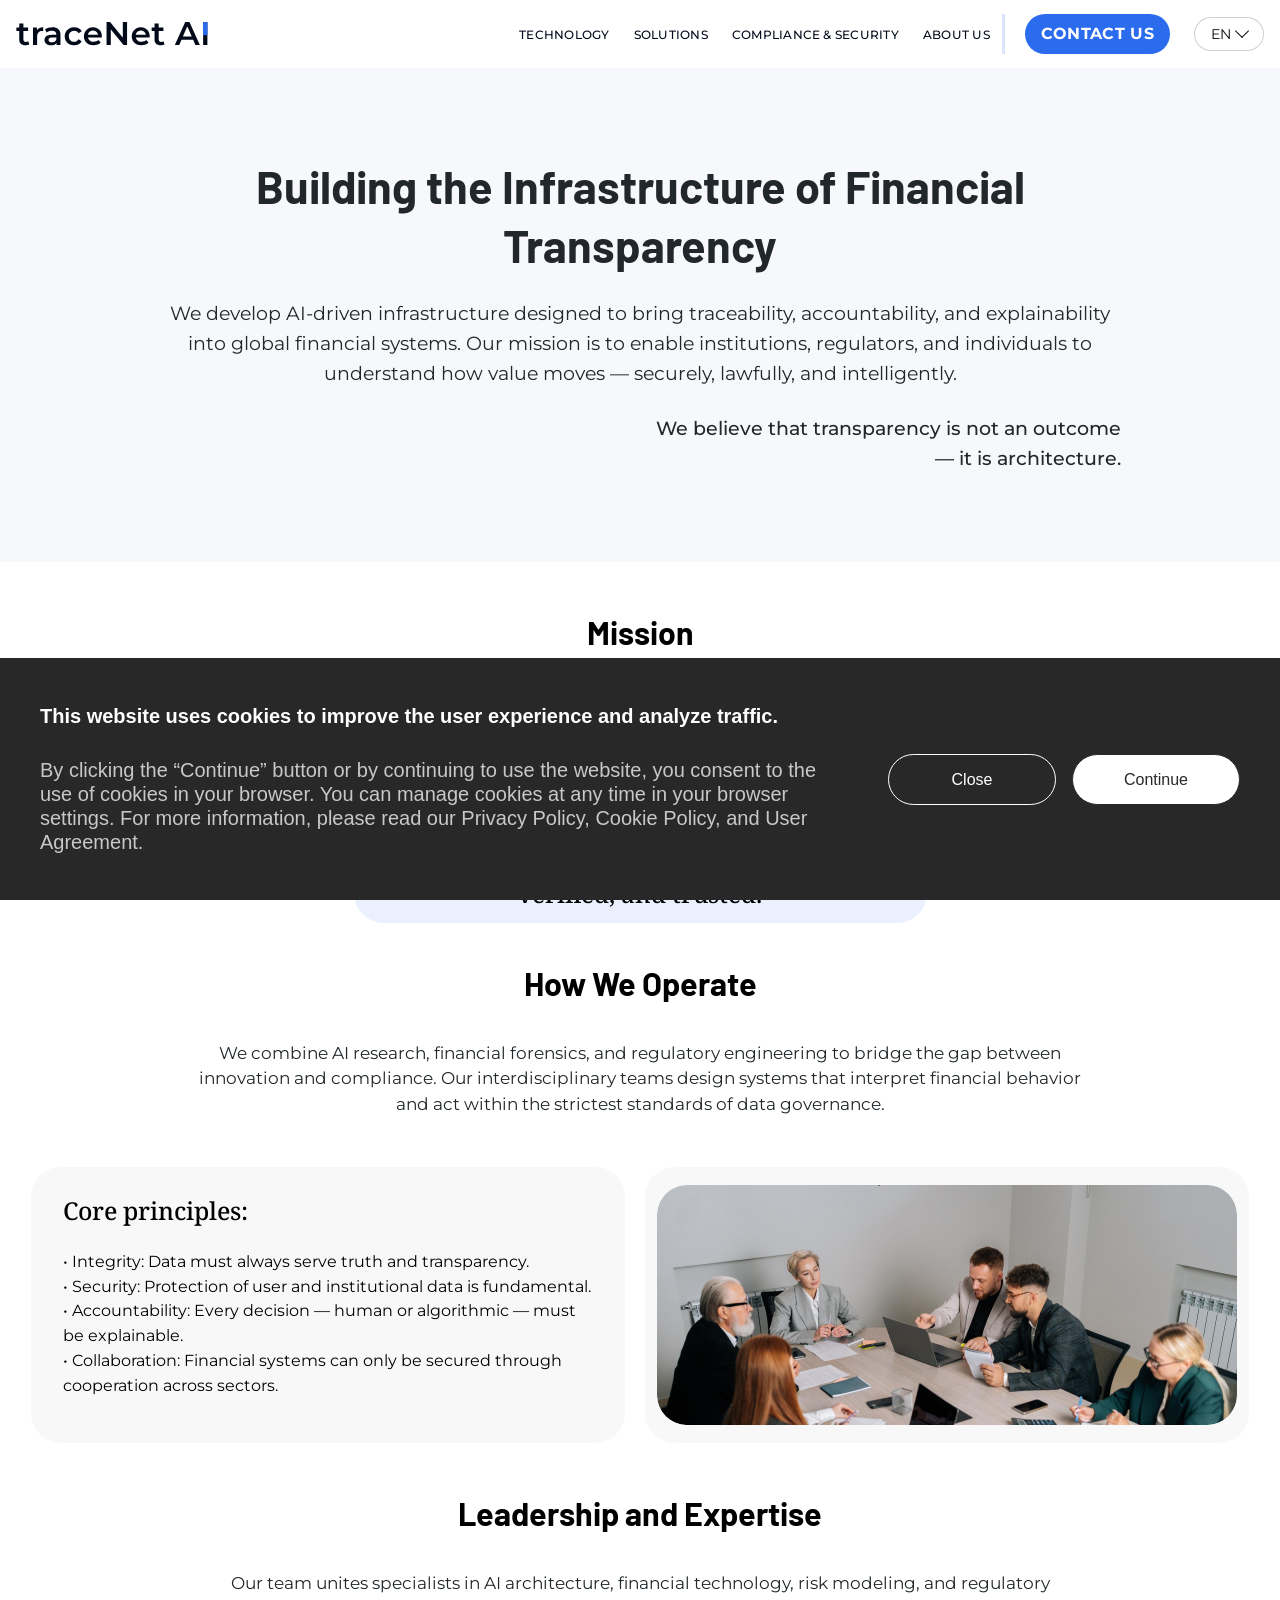
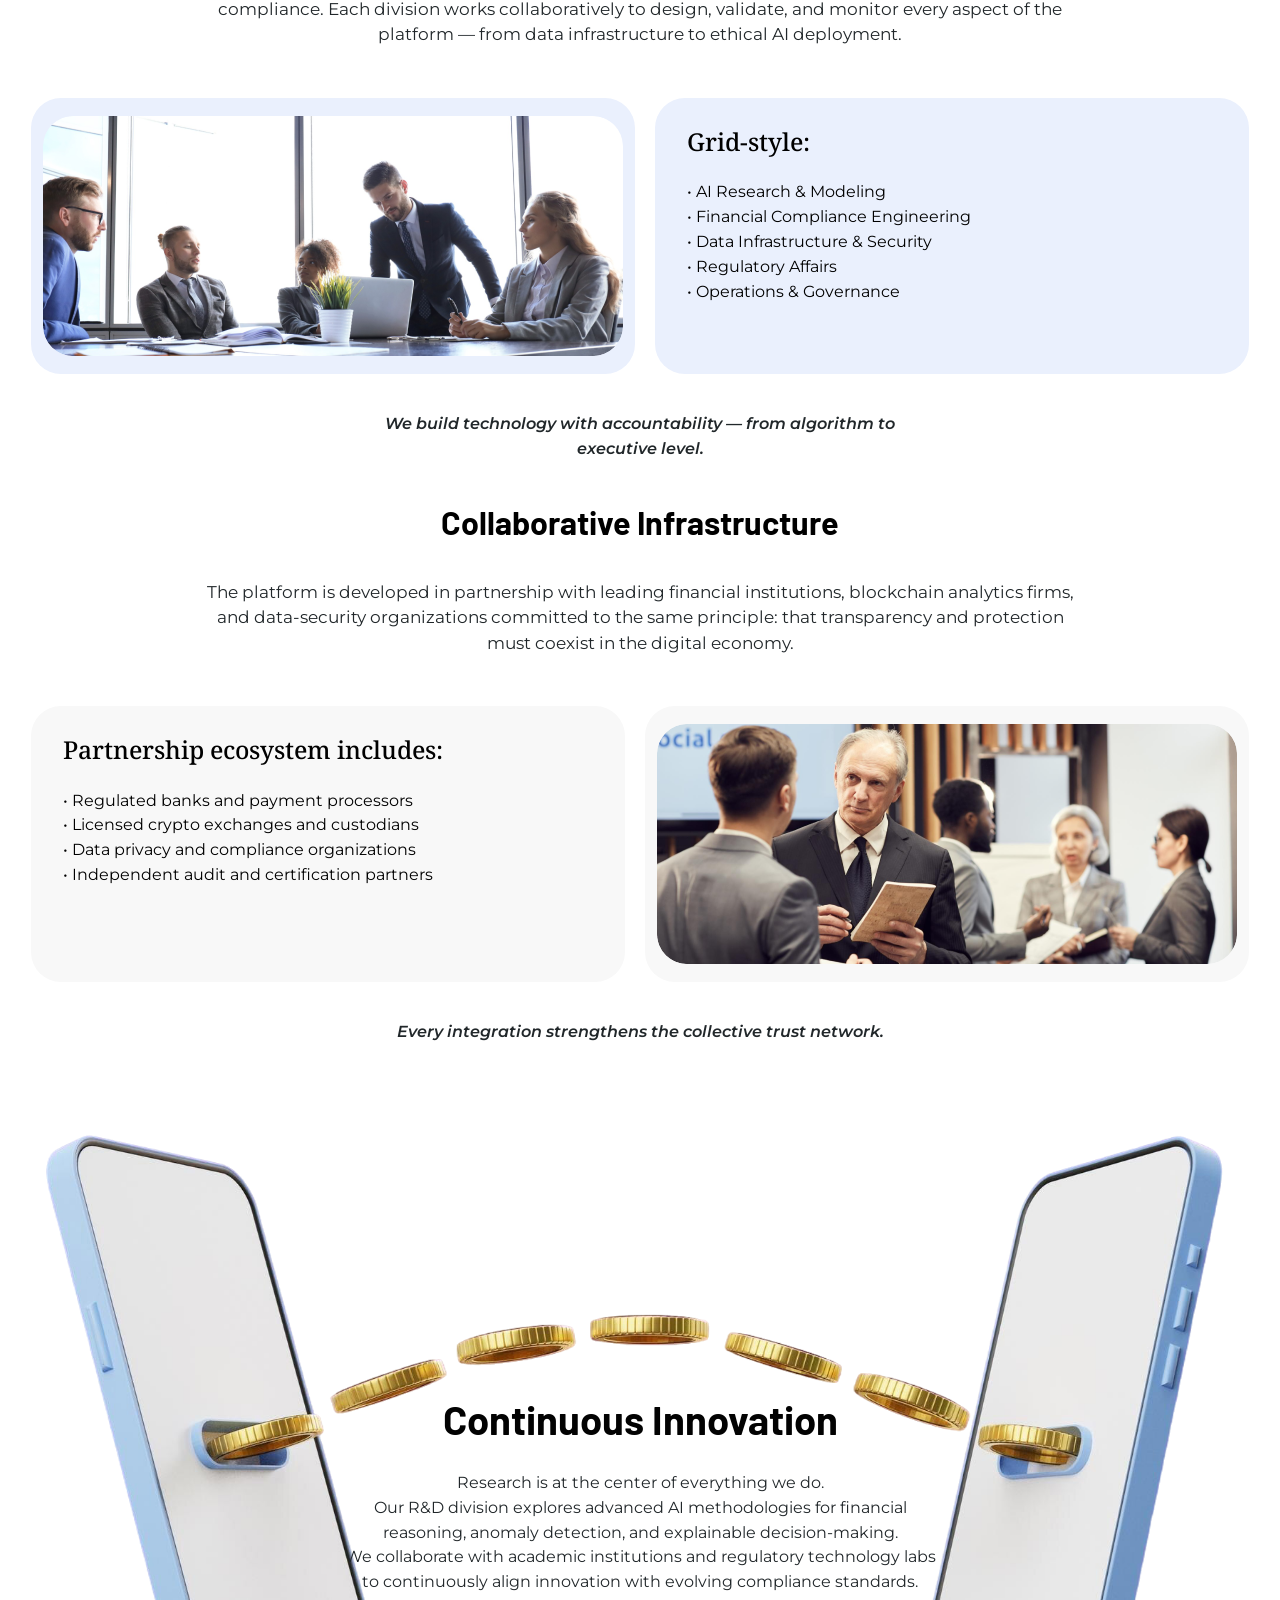
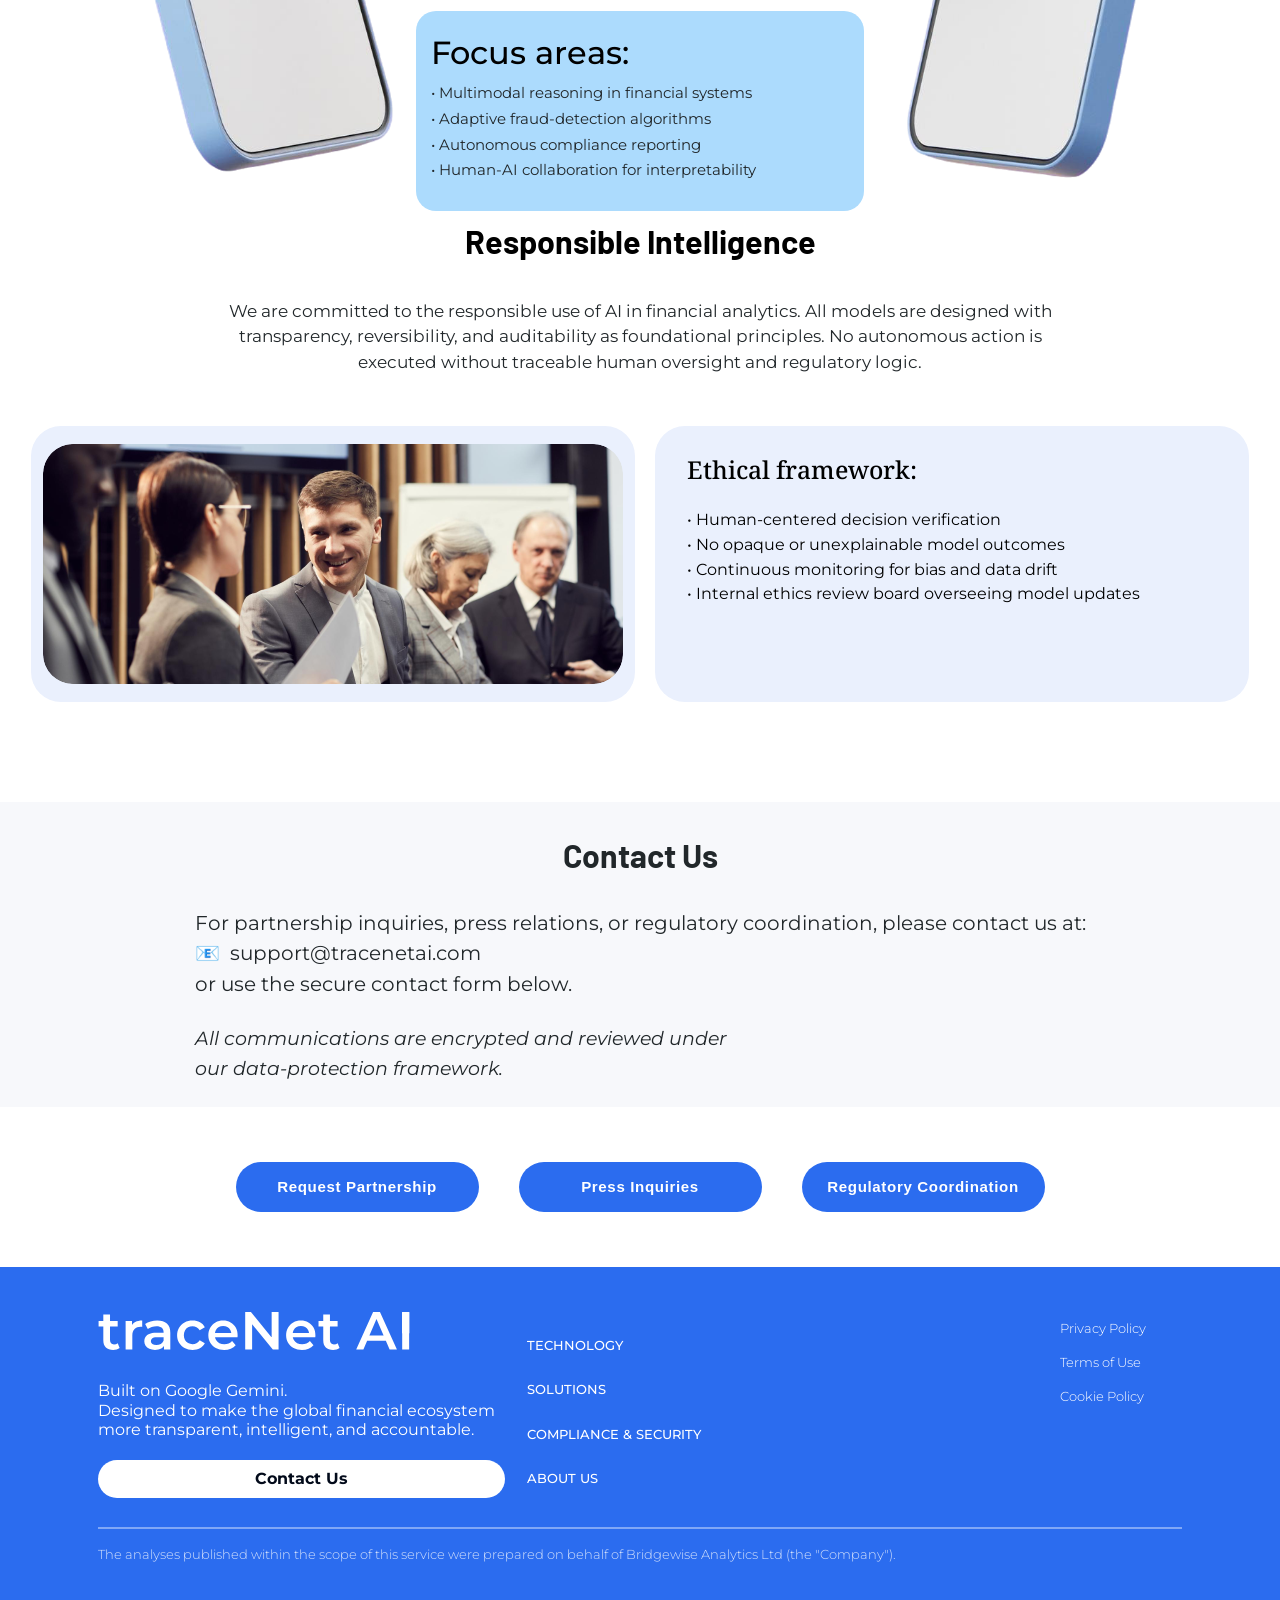
==== commit d88f6975: "fix data-current-language" ====
--- a/about-us.html
+++ b/about-us.html
@@ -38,7 +38,7 @@
                             </div>
                             <div class="language-switcher">
                                 <button class="language-switcher-toggle" aria-expanded="false" aria-haspopup="listbox" type="button">
-                                    <span data-current-language>EN</span>
+                                    <span data-current-language></span>
                                     <span class="language-switcher-icon"></span>
                                 </button>
                                 <div class="language-switcher-menu" role="listbox">
--- a/css/styles.css
+++ b/css/styles.css
@@ -4479,7 +4479,6 @@
   border-bottom: 2px solid rgba(255, 255, 255, 0.4);
   padding-bottom: 15px;
   width: 100%;
-  max-width: 1228.03px;
 }
 @media only screen and (max-width: 991px) {
   .site-footer .footer-row {
@@ -4558,7 +4557,6 @@
   display: inline-flex;
   align-items: center;
   justify-content: center;
-  width: 150.22px;
   height: 38.25px;
   background: #FFFFFF;
   color: #020A1A;
@@ -4653,7 +4651,6 @@
   flex-direction: column;
   gap: 0;
   padding-right: 35.78px;
-  width: 102px;
   margin-left: auto;
 }
 @media only screen and (max-width: 991px) {
@@ -4696,7 +4693,6 @@
 .site-footer .footer-legal {
   width: 100%;
   padding-top: 0;
-  max-width: 1228.03px;
 }
 @media only screen and (max-width: 991px) {
   .site-footer .footer-legal {
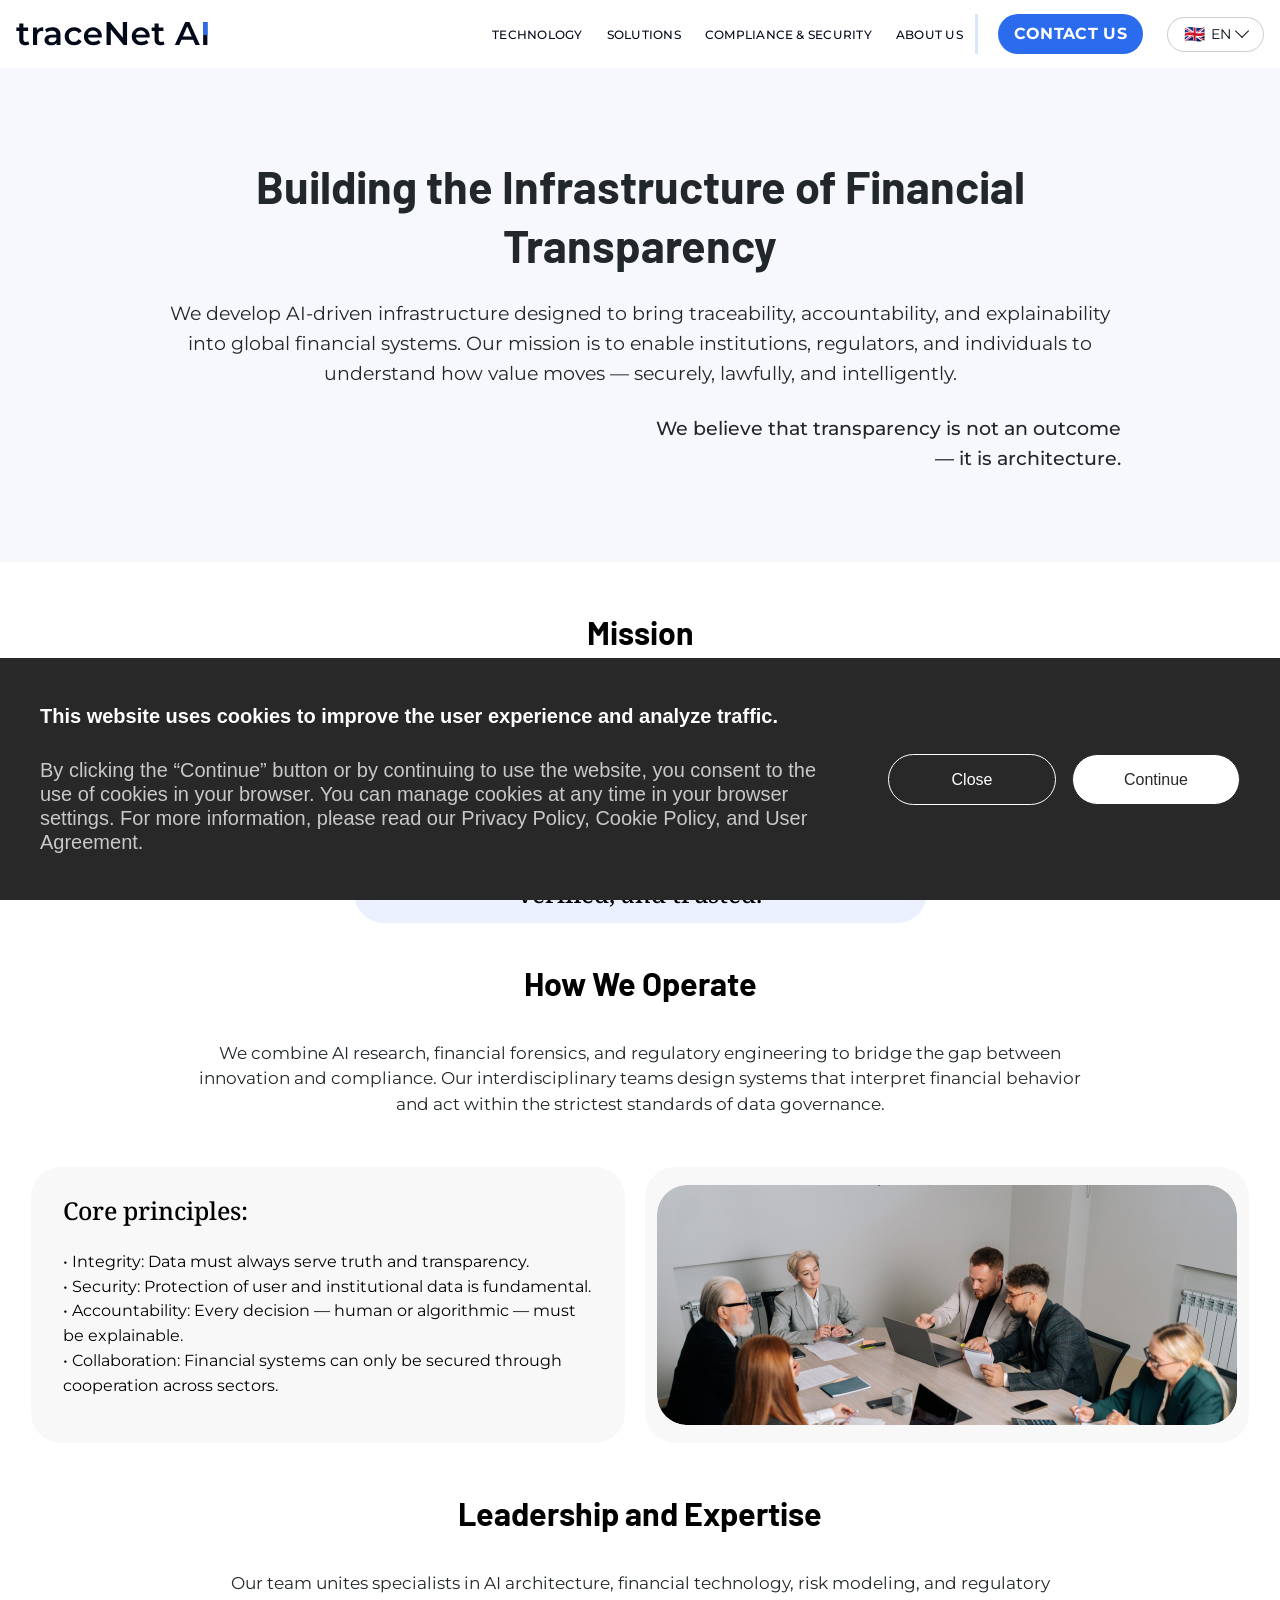
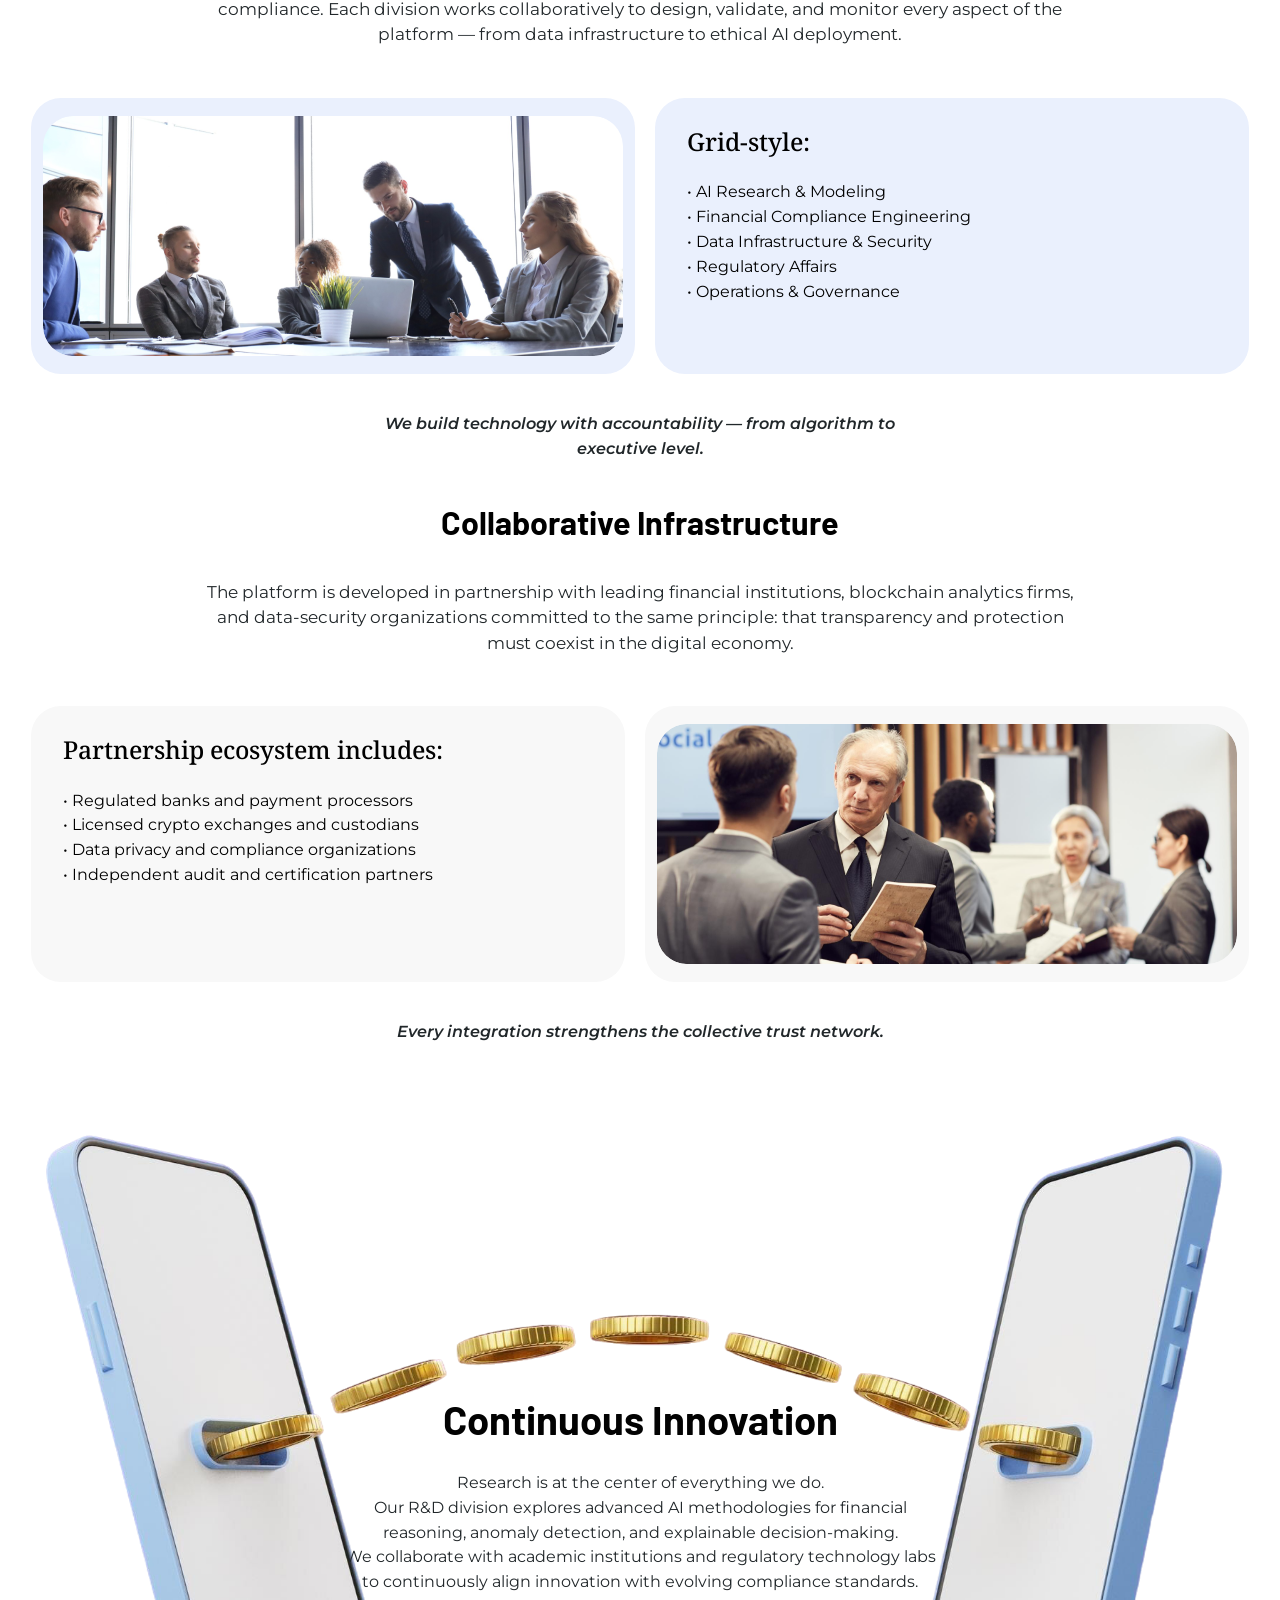
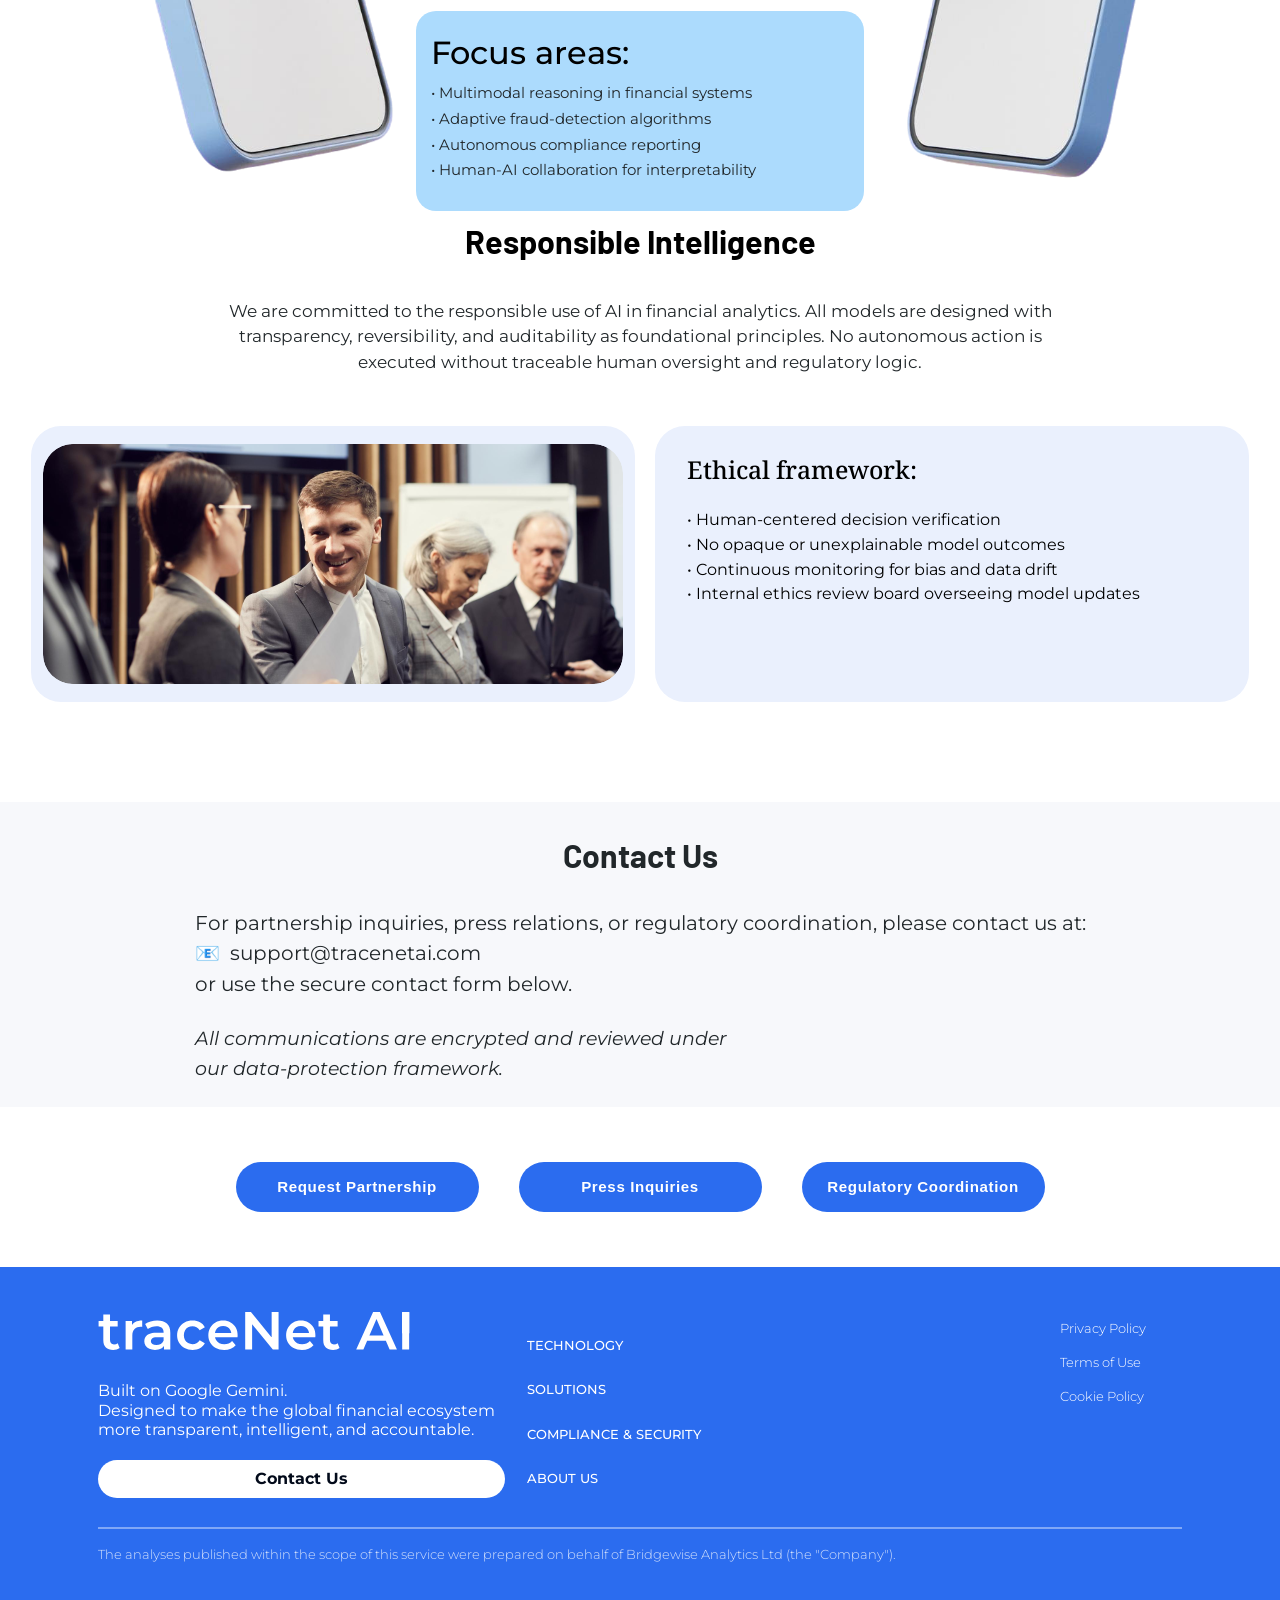
==== commit d3cad17c: "fix styles flag" ====
--- a/about-us.html
+++ b/about-us.html
@@ -38,22 +38,22 @@
                             </div>
                             <div class="language-switcher">
                                 <button class="language-switcher-toggle" aria-expanded="false" aria-haspopup="listbox" type="button">
-                                    <span data-current-language></span>
+                                    <span class="language-flag" data-current-flag aria-hidden="true"></span><span class="language-label" data-current-language></span>
                                     <span class="language-switcher-icon"></span>
                                 </button>
                                 <div class="language-switcher-menu" role="listbox">
-                                    <button class="language-option" data-lang-option="en" role="option" type="button">EN</button>
-                                    <button class="language-option" data-lang-option="es" role="option" type="button">ES</button>
-                                    <button class="language-option" data-lang-option="pl" role="option" type="button">PL</button>
-                                    <button class="language-option" data-lang-option="fr" role="option" type="button">FR</button>
-                                    <button class="language-option" data-lang-option="hr" role="option" type="button">HR</button>
-                                    <button class="language-option" data-lang-option="cz" role="option" type="button">CZ</button>
-                                    <button class="language-option" data-lang-option="it" role="option" type="button">IT</button>
-                                    <button class="language-option" data-lang-option="pt" role="option" type="button">PT</button>
-                                    <button class="language-option" data-lang-option="de" role="option" type="button">DE</button>
-                                    <button class="language-option" data-lang-option="ru" role="option" type="button">RU</button>
-                                    <button class="language-option" data-lang-option="tr" role="option" type="button">TR</button>
-                                    <button class="language-option" data-lang-option="el" role="option" type="button">EL</button>
+                                    <button class="language-option" data-lang-option="en" role="option" type="button"><span class="language-flag" aria-hidden="true">🇬🇧</span><span class="language-label">EN</span></button>
+                                    <button class="language-option" data-lang-option="es" role="option" type="button"><span class="language-flag" aria-hidden="true">🇪🇸</span><span class="language-label">ES</span></button>
+                                    <button class="language-option" data-lang-option="pl" role="option" type="button"><span class="language-flag" aria-hidden="true">🇵🇱</span><span class="language-label">PL</span></button>
+                                    <button class="language-option" data-lang-option="fr" role="option" type="button"><span class="language-flag" aria-hidden="true">🇫🇷</span><span class="language-label">FR</span></button>
+                                    <button class="language-option" data-lang-option="hr" role="option" type="button"><span class="language-flag" aria-hidden="true">🇭🇷</span><span class="language-label">HR</span></button>
+                                    <button class="language-option" data-lang-option="cz" role="option" type="button"><span class="language-flag" aria-hidden="true">🇨🇿</span><span class="language-label">CZ</span></button>
+                                    <button class="language-option" data-lang-option="it" role="option" type="button"><span class="language-flag" aria-hidden="true">🇮🇹</span><span class="language-label">IT</span></button>
+                                    <button class="language-option" data-lang-option="pt" role="option" type="button"><span class="language-flag" aria-hidden="true">🇵🇹</span><span class="language-label">PT</span></button>
+                                    <button class="language-option" data-lang-option="de" role="option" type="button"><span class="language-flag" aria-hidden="true">🇩🇪</span><span class="language-label">DE</span></button>
+                                    <button class="language-option" data-lang-option="ru" role="option" type="button"><span class="language-flag" aria-hidden="true">🇷🇺</span><span class="language-label">RU</span></button>
+                                    <button class="language-option" data-lang-option="tr" role="option" type="button"><span class="language-flag" aria-hidden="true">🇹🇷</span><span class="language-label">TR</span></button>
+                                    <button class="language-option" data-lang-option="el" role="option" type="button"><span class="language-flag" aria-hidden="true">🇬🇷</span><span class="language-label">EL</span></button>
                                 </div>
                             </div>
                         </div>
--- a/css/styles.css
+++ b/css/styles.css
@@ -152,7 +152,7 @@
 .language-switcher.mobile {
   display: block;
   margin: 32px auto 0;
-  max-width: 220px;
+  max-width: 95px;
   width: 100%;
 }
 
@@ -208,6 +208,25 @@
   transform: translateY(-6px);
   transition: opacity 0.2s ease, transform 0.2s ease;
   z-index: 10;
+  overflow-y: auto;
+  scrollbar-width: thin;
+  scrollbar-color: rgba(15, 23, 42, 0.3) transparent;
+  max-height: 232px;
+}
+@media only screen and (max-width: 768px) {
+  .language-switcher-menu {
+    max-height: 150px;
+  }
+}
+.language-switcher-menu::-webkit-scrollbar {
+  width: 6px;
+}
+.language-switcher-menu::-webkit-scrollbar-track {
+  background: transparent;
+}
+.language-switcher-menu::-webkit-scrollbar-thumb {
+  background: rgba(15, 23, 42, 0.25);
+  border-radius: 999px;
 }
 .language-switcher.mobile .language-switcher-menu {
   width: 100%;
@@ -224,11 +243,14 @@
   background: transparent;
   color: #0B0F11;
   font-size: 14px;
-  padding: 10px 12px;
+  padding: 6px 12px;
   border-radius: 8px;
   text-align: left;
   cursor: pointer;
   transition: background 0.15s ease, color 0.15s ease;
+  display: flex;
+  align-items: center;
+  gap: 8px;
 }
 .language-option:hover {
   background: rgba(43, 108, 239, 0.07);
@@ -236,6 +258,15 @@
 .language-option.active {
   background: rgba(43, 108, 239, 0.12);
   color: #2b6cef;
+}
+
+.language-flag {
+  font-size: 17px;
+  line-height: 1;
+}
+
+.language-label {
+  flex: 1;
 }
 
 header {
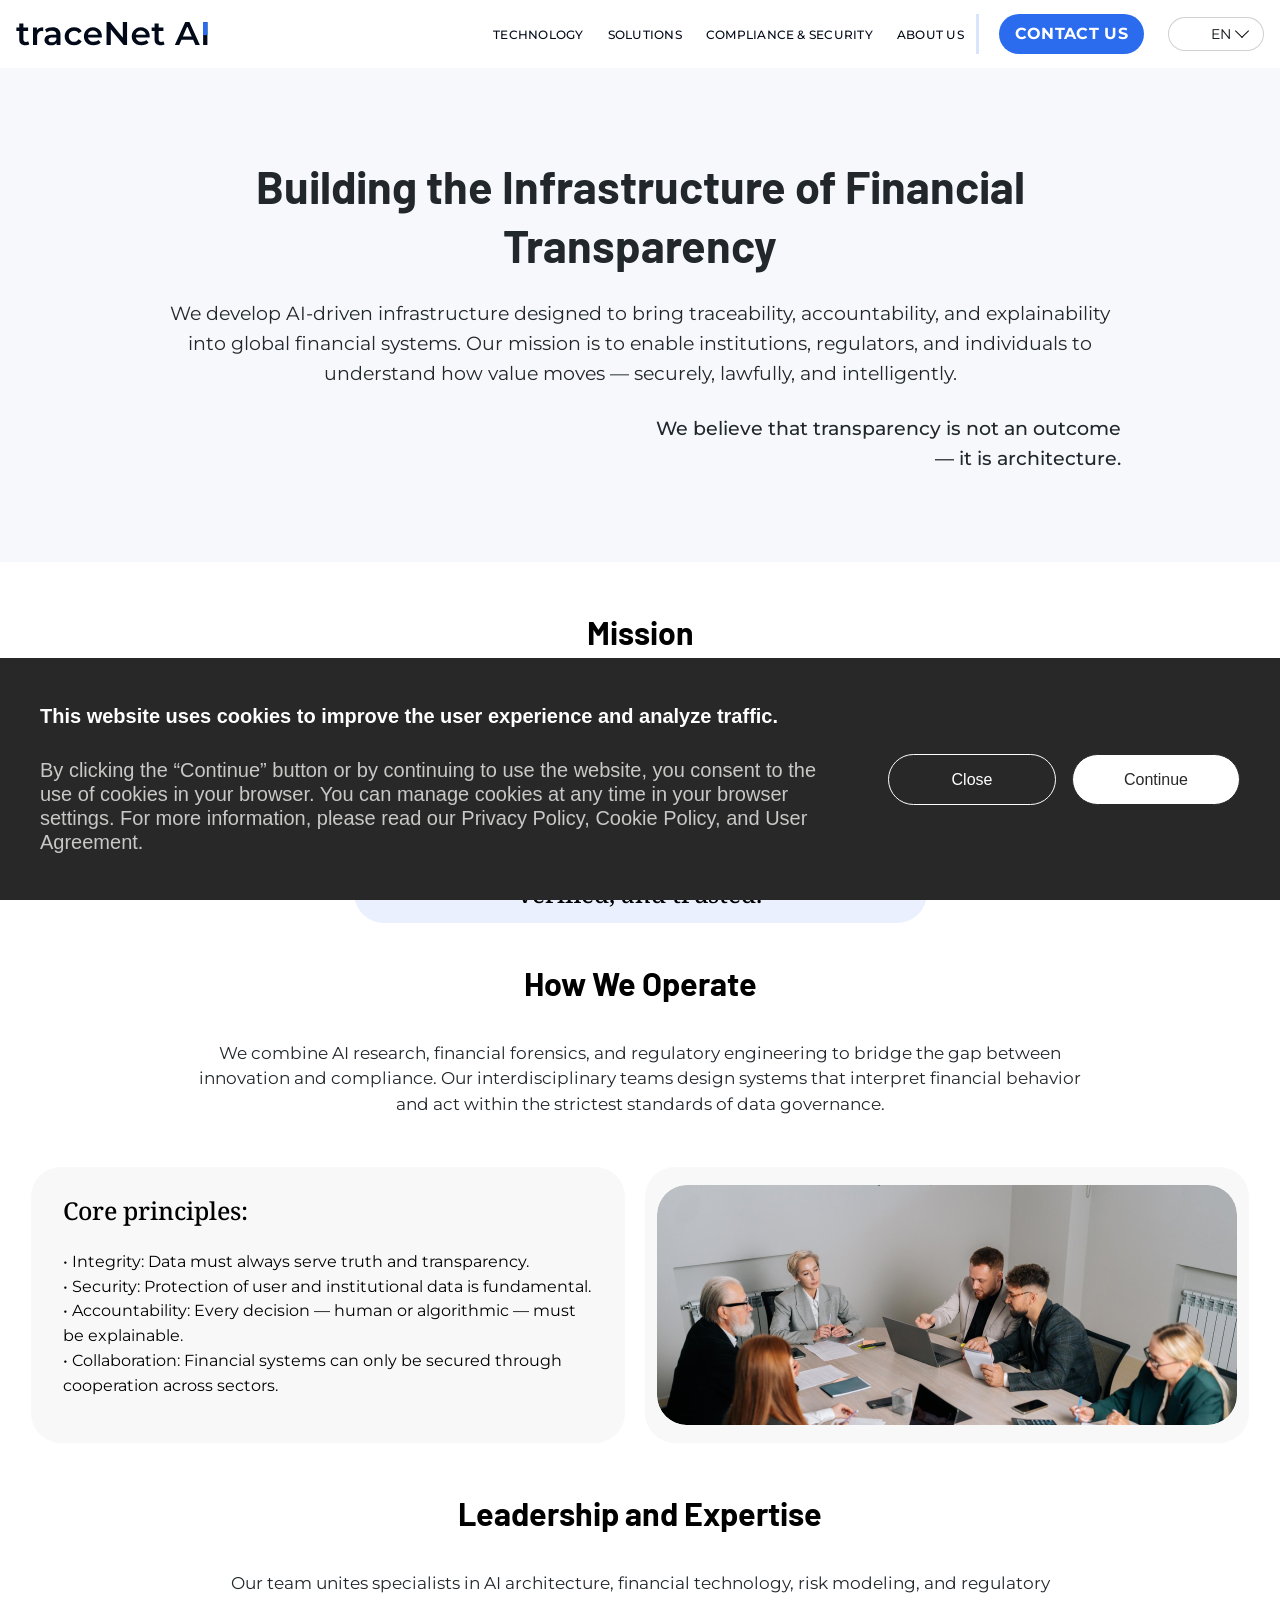
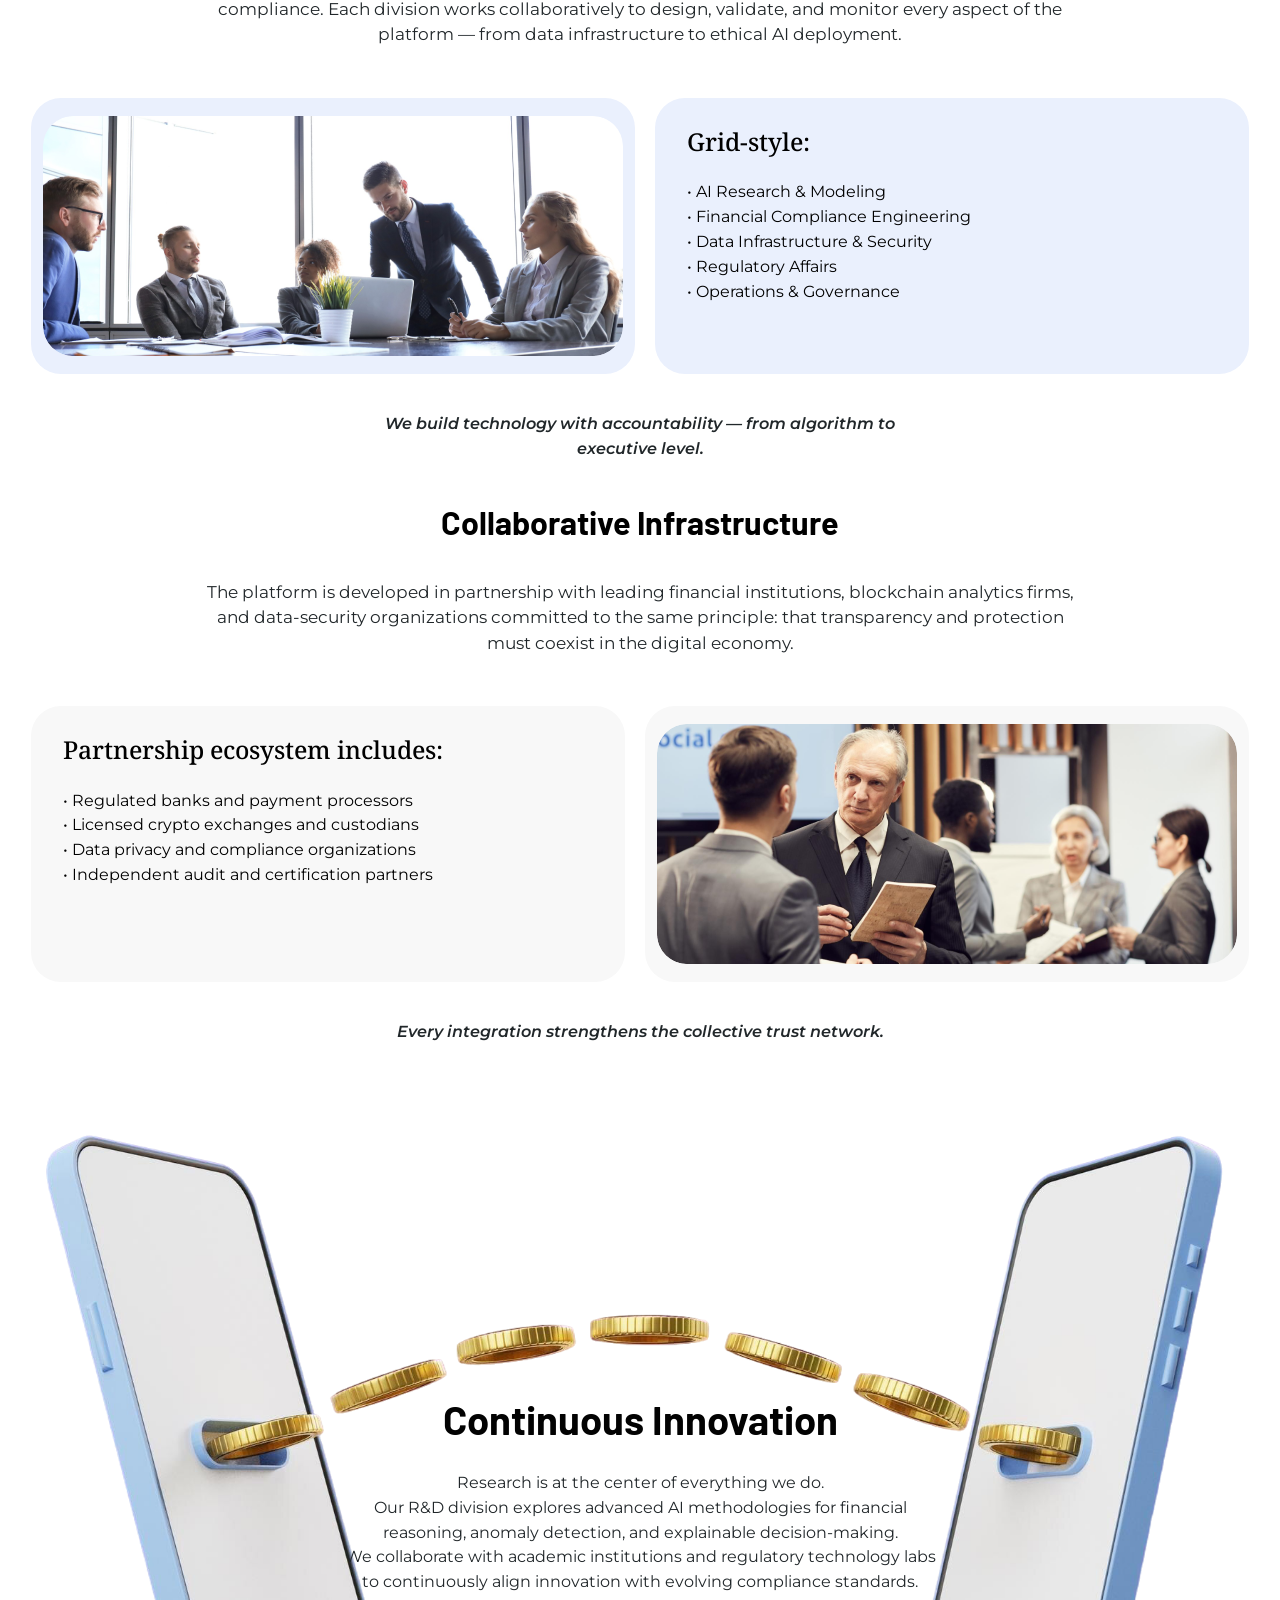
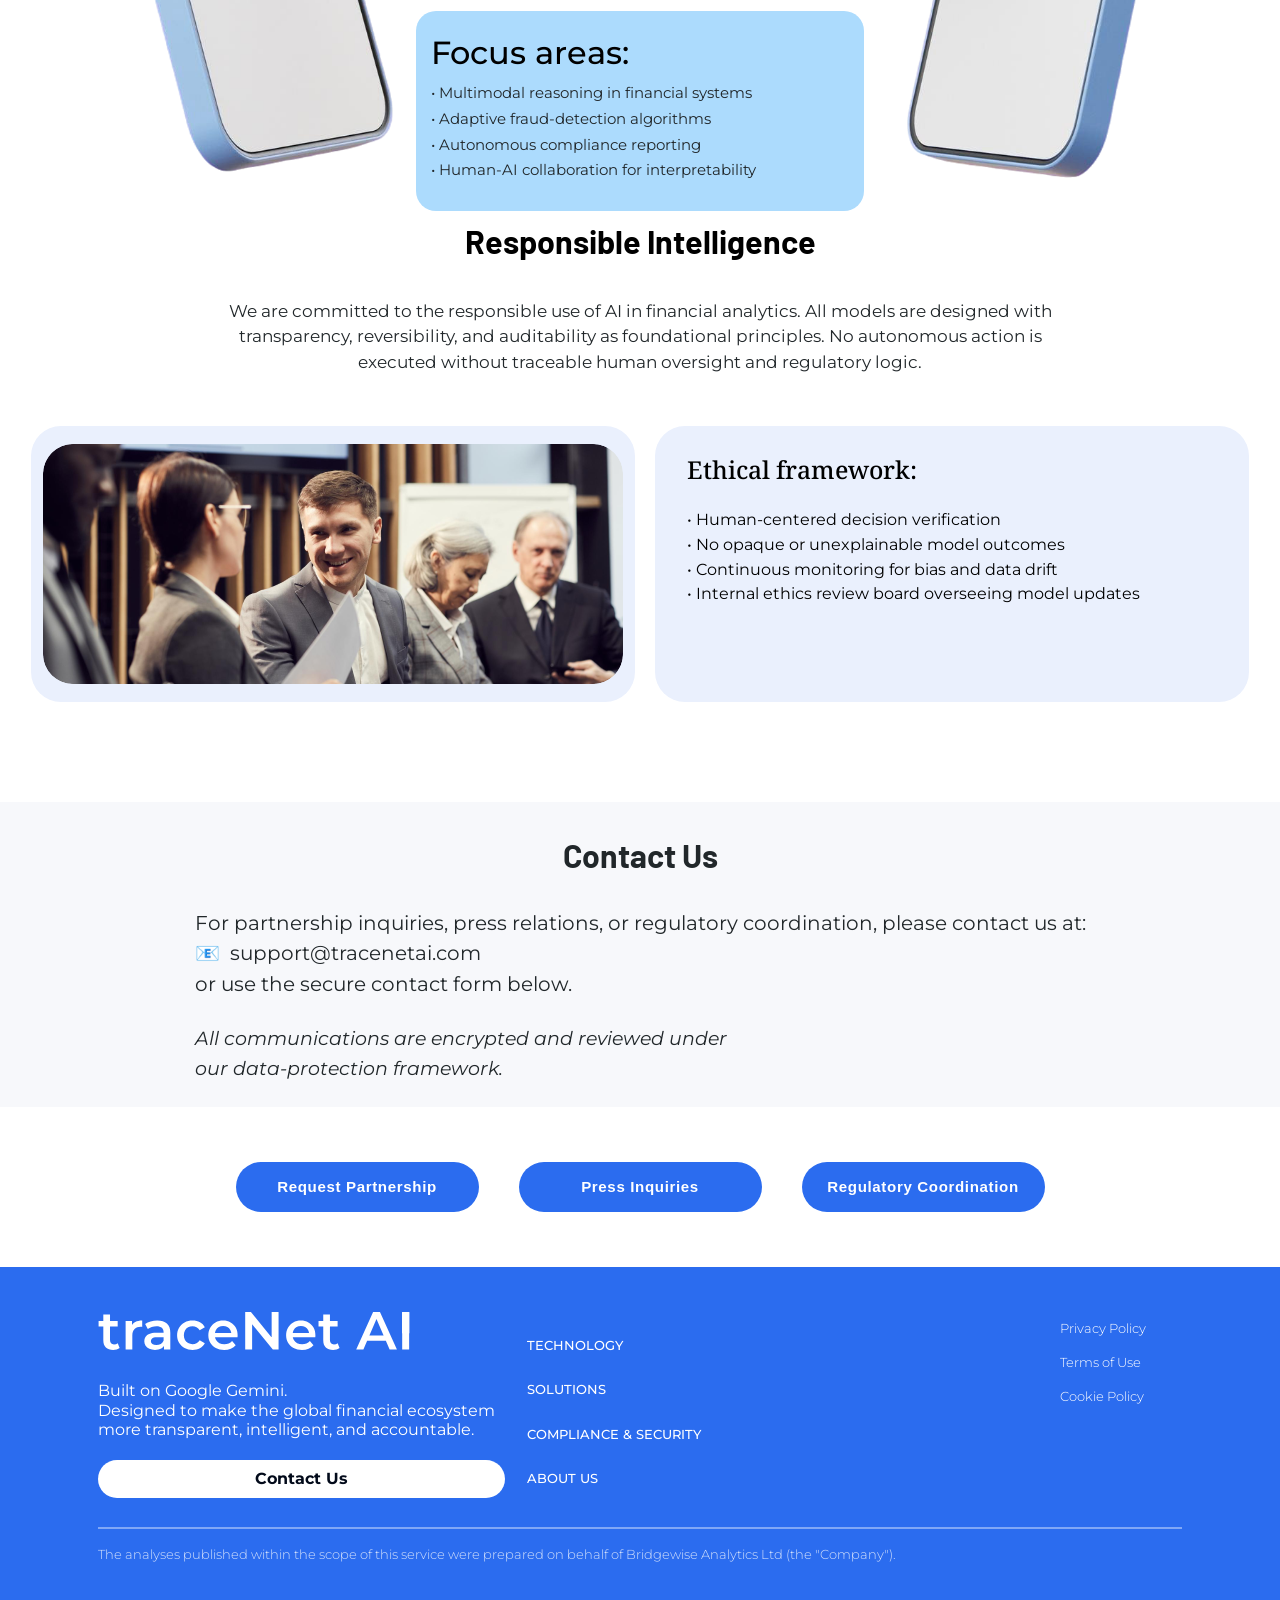
==== commit bccb86e1: "fix flag" ====
--- a/about-us.html
+++ b/about-us.html
@@ -38,22 +38,22 @@
                             </div>
                             <div class="language-switcher">
                                 <button class="language-switcher-toggle" aria-expanded="false" aria-haspopup="listbox" type="button">
-                                    <span class="language-flag" data-current-flag aria-hidden="true"></span><span class="language-label" data-current-language></span>
+                                    <span class="language-flag" data-current-flag data-flag="gb" aria-hidden="true"></span><span class="language-label" data-current-language></span>
                                     <span class="language-switcher-icon"></span>
                                 </button>
                                 <div class="language-switcher-menu" role="listbox">
-                                    <button class="language-option" data-lang-option="en" role="option" type="button"><span class="language-flag" aria-hidden="true">🇬🇧</span><span class="language-label">EN</span></button>
-                                    <button class="language-option" data-lang-option="es" role="option" type="button"><span class="language-flag" aria-hidden="true">🇪🇸</span><span class="language-label">ES</span></button>
-                                    <button class="language-option" data-lang-option="pl" role="option" type="button"><span class="language-flag" aria-hidden="true">🇵🇱</span><span class="language-label">PL</span></button>
-                                    <button class="language-option" data-lang-option="fr" role="option" type="button"><span class="language-flag" aria-hidden="true">🇫🇷</span><span class="language-label">FR</span></button>
-                                    <button class="language-option" data-lang-option="hr" role="option" type="button"><span class="language-flag" aria-hidden="true">🇭🇷</span><span class="language-label">HR</span></button>
-                                    <button class="language-option" data-lang-option="cz" role="option" type="button"><span class="language-flag" aria-hidden="true">🇨🇿</span><span class="language-label">CZ</span></button>
-                                    <button class="language-option" data-lang-option="it" role="option" type="button"><span class="language-flag" aria-hidden="true">🇮🇹</span><span class="language-label">IT</span></button>
-                                    <button class="language-option" data-lang-option="pt" role="option" type="button"><span class="language-flag" aria-hidden="true">🇵🇹</span><span class="language-label">PT</span></button>
-                                    <button class="language-option" data-lang-option="de" role="option" type="button"><span class="language-flag" aria-hidden="true">🇩🇪</span><span class="language-label">DE</span></button>
-                                    <button class="language-option" data-lang-option="ru" role="option" type="button"><span class="language-flag" aria-hidden="true">🇷🇺</span><span class="language-label">RU</span></button>
-                                    <button class="language-option" data-lang-option="tr" role="option" type="button"><span class="language-flag" aria-hidden="true">🇹🇷</span><span class="language-label">TR</span></button>
-                                    <button class="language-option" data-lang-option="el" role="option" type="button"><span class="language-flag" aria-hidden="true">🇬🇷</span><span class="language-label">EL</span></button>
+                                    <button class="language-option" data-lang-option="en" role="option" type="button"><span class="language-flag" aria-hidden="true" data-flag="gb"></span><span class="language-label">EN</span></button>
+                                    <button class="language-option" data-lang-option="es" role="option" type="button"><span class="language-flag" aria-hidden="true" data-flag="es"></span><span class="language-label">ES</span></button>
+                                    <button class="language-option" data-lang-option="pl" role="option" type="button"><span class="language-flag" aria-hidden="true" data-flag="pl"></span><span class="language-label">PL</span></button>
+                                    <button class="language-option" data-lang-option="fr" role="option" type="button"><span class="language-flag" aria-hidden="true" data-flag="fr"></span><span class="language-label">FR</span></button>
+                                    <button class="language-option" data-lang-option="hr" role="option" type="button"><span class="language-flag" aria-hidden="true" data-flag="hr"></span><span class="language-label">HR</span></button>
+                                    <button class="language-option" data-lang-option="cz" role="option" type="button"><span class="language-flag" aria-hidden="true" data-flag="cz"></span><span class="language-label">CZ</span></button>
+                                    <button class="language-option" data-lang-option="it" role="option" type="button"><span class="language-flag" aria-hidden="true" data-flag="it"></span><span class="language-label">IT</span></button>
+                                    <button class="language-option" data-lang-option="pt" role="option" type="button"><span class="language-flag" aria-hidden="true" data-flag="pt"></span><span class="language-label">PT</span></button>
+                                    <button class="language-option" data-lang-option="de" role="option" type="button"><span class="language-flag" aria-hidden="true" data-flag="de"></span><span class="language-label">DE</span></button>
+                                    <button class="language-option" data-lang-option="ru" role="option" type="button"><span class="language-flag" aria-hidden="true" data-flag="ru"></span><span class="language-label">RU</span></button>
+                                    <button class="language-option" data-lang-option="tr" role="option" type="button"><span class="language-flag" aria-hidden="true" data-flag="tr"></span><span class="language-label">TR</span></button>
+                                    <button class="language-option" data-lang-option="el" role="option" type="button"><span class="language-flag" aria-hidden="true" data-flag="gr"></span><span class="language-label">EL</span></button>
                                 </div>
                             </div>
                         </div>
@@ -327,9 +327,9 @@
 
         <section class="cta">
             <div class="cta-buttons">
-                <a class="cta-button" data-i18n="aboutPage.cta.partnership" href="#contact-form-section">Request Partnership</a>
-                <a class="cta-button" data-i18n="aboutPage.cta.press" href="#contact-form-section">Press Inquiries</a>
-                <a class="cta-button" data-i18n="aboutPage.cta.regulatory" href="#contact-form-section">Regulatory Coordination</a>
+                <a class="cta-button" data-i18n="aboutPage.cta.partnership" href="index.html#contact-form-section">Request Partnership</a>
+                <a class="cta-button" data-i18n="aboutPage.cta.press" href="index.html#contact-form-section">Press Inquiries</a>
+                <a class="cta-button" data-i18n="aboutPage.cta.regulatory" href="index.html#contact-form-section">Regulatory Coordination</a>
             </div>
         </section>
     </main>
--- a/css/styles.css
+++ b/css/styles.css
@@ -261,8 +261,99 @@
 }
 
 .language-flag {
-  font-size: 17px;
+  width: 20px;
+  height: 14px;
+  display: inline-block;
+  border-radius: 2px;
+  background-position: center;
+  background-repeat: no-repeat;
+  background-size: cover;
+  font-size: 0;
+  color: transparent;
   line-height: 1;
+}
+.language-flag::after {
+  content: "";
+  display: block;
+  width: 100%;
+  height: 100%;
+  border-radius: inherit;
+  background: var(--language-flag-fallback, linear-gradient(135deg, #f4f4f4, #d6d6d6));
+}
+.language-flag[data-flag]::after {
+  background: none;
+}
+.language-flag[data-flag] {
+  position: relative;
+  overflow: hidden;
+}
+.language-flag[data-flag]::before {
+  content: "";
+  position: absolute;
+  inset: 0;
+  background-position: center;
+  background-size: cover;
+  background-repeat: no-repeat;
+}
+
+.language-flag[data-flag=gb]::before,
+.language-option[data-lang-option=en] .language-flag::before {
+  background-image: url("https://flagcdn.com/gb.svg");
+}
+
+.language-flag[data-flag=es]::before,
+.language-option[data-lang-option=es] .language-flag::before {
+  background-image: url("https://flagcdn.com/es.svg");
+}
+
+.language-flag[data-flag=pl]::before,
+.language-option[data-lang-option=pl] .language-flag::before {
+  background-image: url("https://flagcdn.com/pl.svg");
+}
+
+.language-flag[data-flag=fr]::before,
+.language-option[data-lang-option=fr] .language-flag::before {
+  background-image: url("https://flagcdn.com/fr.svg");
+}
+
+.language-flag[data-flag=hr]::before,
+.language-option[data-lang-option=hr] .language-flag::before {
+  background-image: url("https://flagcdn.com/hr.svg");
+}
+
+.language-flag[data-flag=cz]::before,
+.language-option[data-lang-option=cz] .language-flag::before {
+  background-image: url("https://flagcdn.com/cz.svg");
+}
+
+.language-flag[data-flag=it]::before,
+.language-option[data-lang-option=it] .language-flag::before {
+  background-image: url("https://flagcdn.com/it.svg");
+}
+
+.language-flag[data-flag=pt]::before,
+.language-option[data-lang-option=pt] .language-flag::before {
+  background-image: url("https://flagcdn.com/pt.svg");
+}
+
+.language-flag[data-flag=de]::before,
+.language-option[data-lang-option=de] .language-flag::before {
+  background-image: url("https://flagcdn.com/de.svg");
+}
+
+.language-flag[data-flag=ru]::before,
+.language-option[data-lang-option=ru] .language-flag::before {
+  background-image: url("https://flagcdn.com/ru.svg");
+}
+
+.language-flag[data-flag=tr]::before,
+.language-option[data-lang-option=tr] .language-flag::before {
+  background-image: url("https://flagcdn.com/tr.svg");
+}
+
+.language-flag[data-flag=gr]::before,
+.language-option[data-lang-option=el] .language-flag::before {
+  background-image: url("https://flagcdn.com/gr.svg");
 }
 
 .language-label {
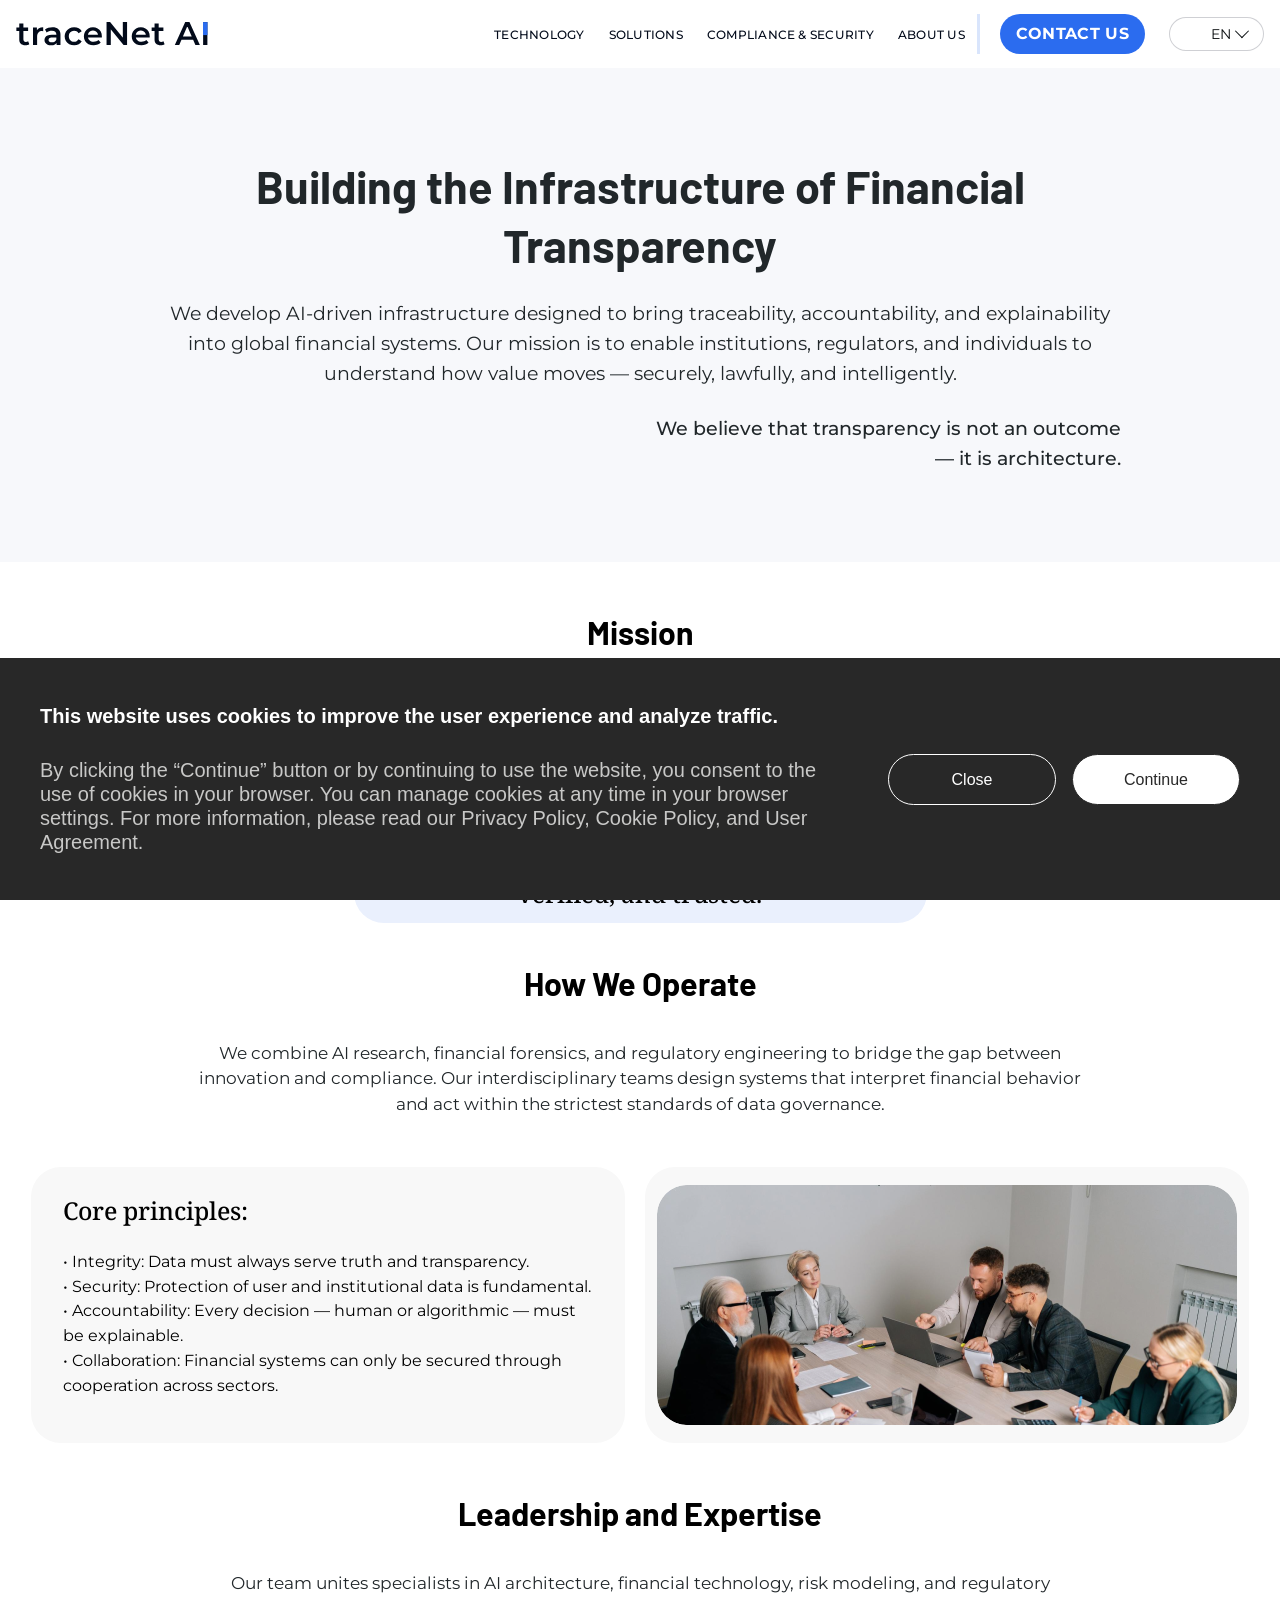
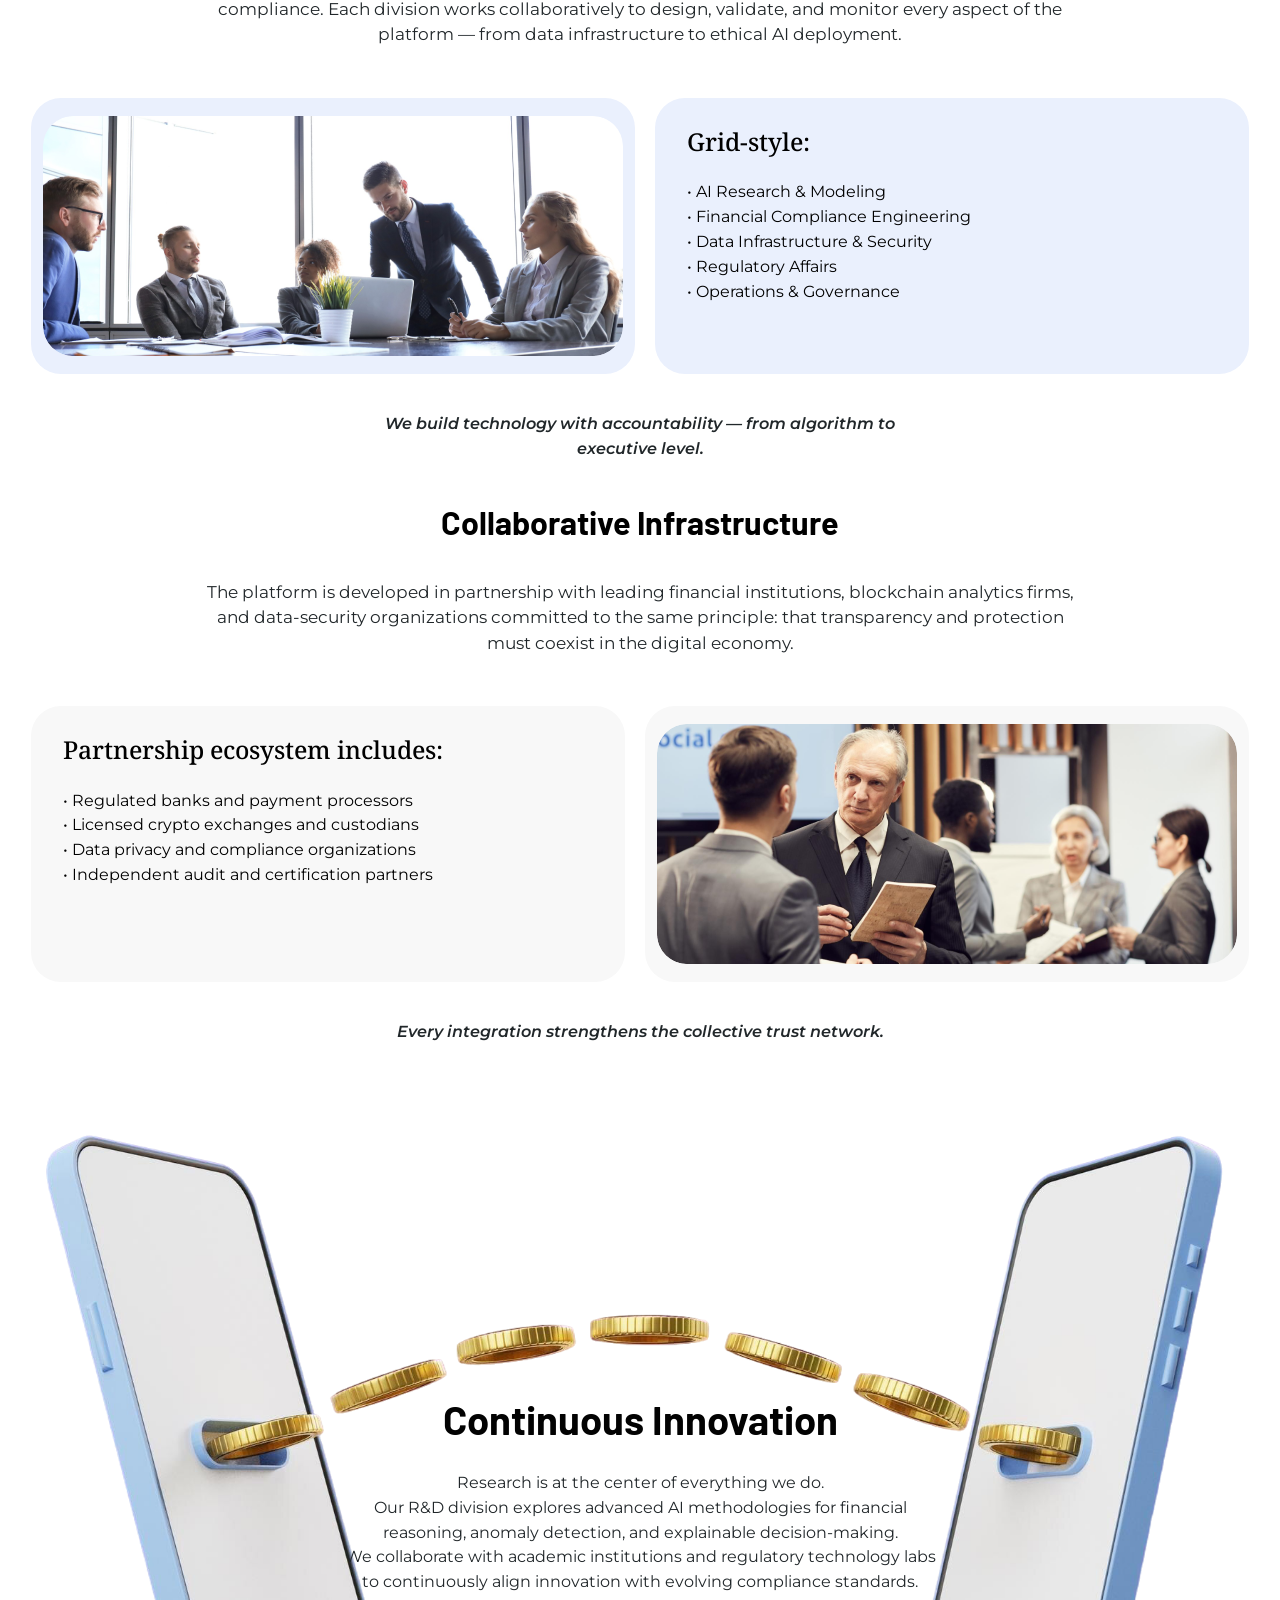
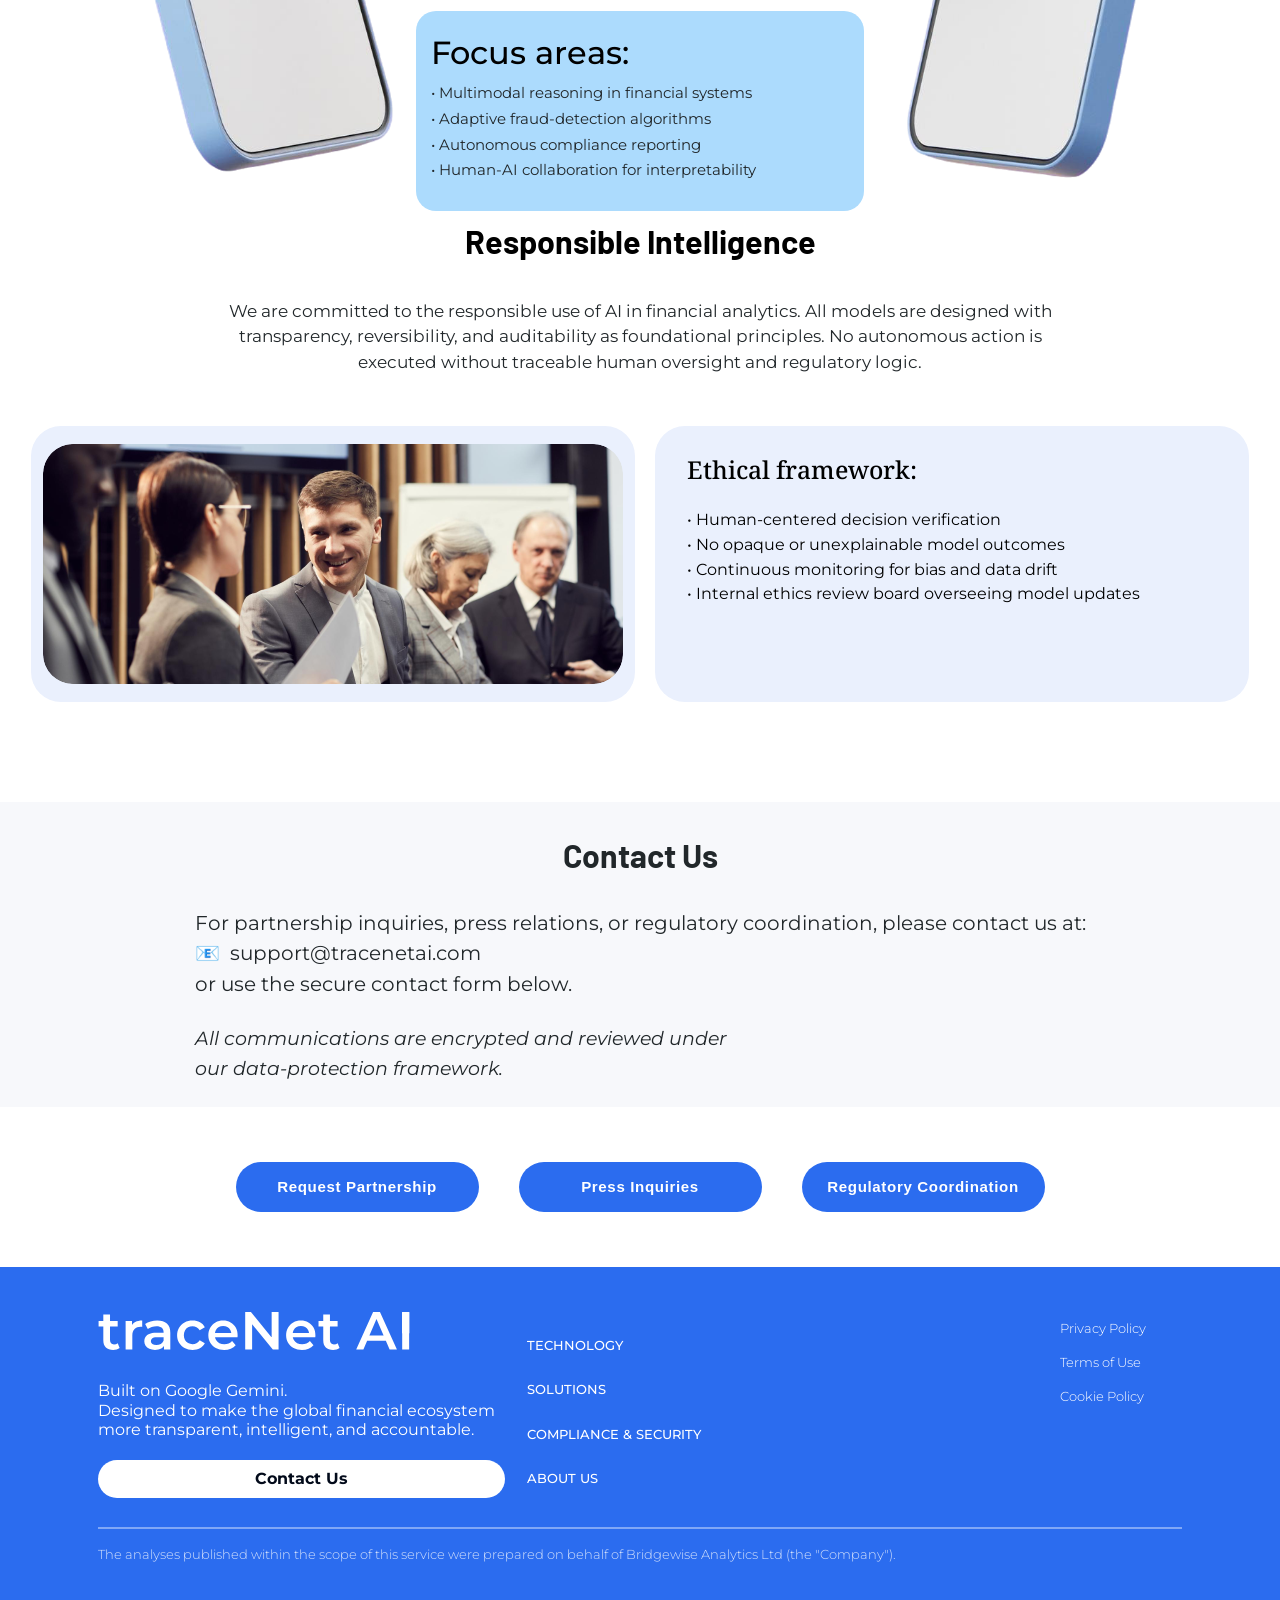
==== commit 39d0e3e3: "add change from hosting" ====
--- a/about-us.html
+++ b/about-us.html
@@ -33,7 +33,7 @@
                             </div>
                             <div class="nav-btn">
                                 <div class="button-survey li">
-                                    <a data-i18n="nav.contact" href="#contact-form-section">Contact us</a>
+                                    <a data-i18n="nav.contact" href="index.html#contact-form-section">Contact us</a>
                                 </div>
                             </div>
                             <div class="language-switcher">
@@ -362,8 +362,7 @@
                 </div>
             </div>
             <div class="footer-legal">
-                <p data-i18n="footer.legal">The analyses published within the scope of this service were prepared on behalf of Bridgewise
-                    Analytics Ltd (the "Company").</p>
+                <p data-i18n="footer.legal">The analyses published within the scope of this service were prepared on behalf of Tracenet Group Ltd (the "Company").</p>
             </div>
         </div>
     </footer>
--- a/css/styles.css
+++ b/css/styles.css
@@ -169,6 +169,7 @@
   line-height: 1;
   cursor: pointer;
   transition: border-color 0.2s ease, box-shadow 0.2s ease;
+  width: 95px;
 }
 .language-switcher-toggle:focus-visible {
   outline: none;
@@ -3712,174 +3713,6 @@
   }
 }
 
-.faq {
-  padding: 34px 40px 0;
-  background: #fff;
-  margin-bottom: 112px;
-  /*Accordion*/
-}
-@media only screen and (max-width: 991px) {
-  .faq {
-    padding: 34px 15px 0;
-    margin-bottom: 30px;
-  }
-}
-.faq-content {
-  max-width: 1232px;
-  width: 100%;
-  margin: 0 auto;
-}
-.faq .tabs {
-  display: flex;
-  border-bottom: 1px solid #AABCC8;
-}
-@media only screen and (max-width: 991px) {
-  .faq .tabs {
-    flex-direction: column;
-    border: none;
-  }
-}
-.faq .tab-btn {
-  border: none;
-  padding: 18px 24px;
-  cursor: pointer;
-  max-width: 33.3333333333%;
-  width: 100%;
-  border-top: 3px solid transparent;
-  border-bottom: 3px solid transparent;
-  color: #0B0F11;
-  text-align: center;
-  font-size: 18px;
-  font-style: normal;
-  font-weight: 400;
-  line-height: 18px; /* 100% */
-  background-color: #ffffff;
-  white-space: nowrap;
-}
-@media only screen and (max-width: 991px) {
-  .faq .tab-btn {
-    max-width: 100%;
-    text-align: left;
-    padding: 21px 0;
-    border-bottom: 1px solid #AABCC8;
-    color: #315576;
-  }
-}
-.faq .tab-btn.active {
-  border-bottom: 3px solid #e2a328;
-}
-.faq .tab-btn:hover {
-  border-bottom: 3px solid #e2a328;
-}
-.faq .tab-content {
-  display: none;
-  position: relative;
-}
-.faq .tab-content h2 {
-  font-size: 40px;
-  font-style: normal;
-  font-weight: 900;
-  line-height: 40px;
-  padding: 20px 0 48px;
-  text-align: center;
-  border-bottom: 1px solid #AABCC8;
-  letter-spacing: -0.02em;
-}
-@media only screen and (max-width: 991px) {
-  .faq .tab-content h2 {
-    display: block;
-  }
-}
-.faq .tab-content.active {
-  display: block;
-  padding: 20px 0 0;
-}
-.faq .list-block {
-  border-bottom: 1px solid #AABCC8;
-  padding: 28px 0;
-  transition: max-height 0.3s ease-out, opacity 0.3s ease-out, padding-bottom 0.3s ease-out;
-}
-.faq .list-block:last-of-type {
-  margin: 0;
-  border: none;
-}
-.faq .list-block.open .list {
-  margin-top: 16px;
-}
-@media only screen and (max-width: 991px) {
-  .faq .list-block.active {
-    min-height: auto;
-  }
-}
-.faq .list-block.active .list-block-icon {
-  border-bottom: 2px solid #231F20;
-}
-.faq .list-block-title {
-  display: flex;
-  align-items: center;
-  cursor: pointer;
-  position: relative;
-  padding-right: 48px;
-}
-.faq .list-block-icon {
-  position: absolute;
-  right: 0;
-  top: 0;
-  height: 24px;
-  width: 24px;
-}
-.faq .list-block-icon img {
-  width: 24px;
-  height: 24px;
-}
-.faq .list-block h4 {
-  color: #0B0F11;
-  font-size: 20px;
-  font-style: normal;
-  font-weight: 600;
-  line-height: 30px;
-  margin: 0;
-}
-.faq .list-block .ul {
-  margin-bottom: 30px;
-}
-.faq .list-block .ul li {
-  color: rgba(11, 15, 17, 0.8);
-  font-size: 18px;
-  font-style: normal;
-  font-weight: 400;
-  line-height: 24px;
-}
-.faq .list-block .list {
-  max-height: 0;
-  overflow: hidden;
-  transition: max-height 0.3s ease-out, opacity 0.3s ease-out, margin 0.3s ease-out;
-  opacity: 1;
-}
-.faq .list-block .list p {
-  color: rgba(11, 15, 17, 0.8);
-  font-size: 18px;
-  font-style: normal;
-  font-weight: 400;
-  line-height: 24px;
-}
-.faq .list-block .list-item {
-  color: #231F20;
-  font-family: "Roboto", sans-serif;
-  font-size: 20px;
-  font-style: normal;
-  font-weight: 900;
-  line-height: normal;
-  letter-spacing: 4px;
-  list-style: disc outside;
-}
-@media only screen and (max-width: 991px) {
-  .faq .list-block .list-item {
-    font-size: 16px;
-    letter-spacing: 3.2px;
-  }
-}
-
 .about-us-info {
   max-width: 1140px;
   margin: 0 auto;
@@ -4074,113 +3907,6 @@
   }
 }
 
-.review-items.swiper {
-  position: relative;
-  width: 100%;
-}
-@media only screen and (max-width: 1350px) {
-  .review-items.swiper {
-    max-width: 1016px;
-    padding-bottom: 50px;
-  }
-}
-.review-items-mobile.swiper {
-  max-width: 323px;
-  padding-bottom: 50px;
-}
-.review-items .swiper-wrapper-container {
-  margin: 0 50px;
-}
-@media only screen and (max-width: 1199px) {
-  .review-items .swiper-wrapper {
-    display: none;
-  }
-}
-.review-items .swiper-pagination {
-  position: absolute;
-  left: 0;
-  right: 0;
-  bottom: 0;
-  text-align: center;
-}
-.review-items .swiper-button-next,
-.review-items .swiper-button-prev {
-  color: transparent;
-  width: 24px;
-  height: 24px;
-  border-radius: 50%;
-  background: url("../images/review-btn.svg") center center no-repeat !important;
-  background-size: 24px 24px;
-  box-shadow: 0 2px 8px rgba(0, 0, 0, 0.08);
-  top: 50%;
-  transform: translateY(-50%);
-  opacity: 1;
-}
-.review-items .swiper-button-next:after,
-.review-items .swiper-button-prev:after {
-  display: none;
-}
-.review-items .swiper-button-prev {
-  transform: translateY(-50%) scaleX(-1);
-  left: 0;
-}
-.review-items .swiper-button-next {
-  right: 0;
-}
-@media (max-width: 1199px) {
-  .review-items .swiper-button-next,
-  .review-items .swiper-button-prev {
-    top: auto;
-    bottom: 0;
-    transform: none;
-  }
-  .review-items .swiper-button-next {
-    right: 48px;
-  }
-  .review-items .swiper-button-prev {
-    left: 48px;
-    transform: rotate(180deg);
-  }
-}
-.review-items-mobile .swiper-button-next,
-.review-items-mobile .swiper-button-prev {
-  color: transparent;
-  width: 24px;
-  height: 24px;
-  border-radius: 50%;
-  background: url("../images/review-btn.svg") center center no-repeat !important;
-  background-size: 24px 24px;
-  box-shadow: 0 2px 8px rgba(0, 0, 0, 0.08);
-  top: 50%;
-  transform: translateY(-50%);
-  opacity: 1;
-}
-.review-items-mobile .swiper-button-next:after,
-.review-items-mobile .swiper-button-prev:after {
-  display: none;
-}
-.review-items-mobile .swiper-button-prev {
-  transform: translateY(-50%) scaleX(-1);
-  left: 0;
-}
-.review-items-mobile .swiper-button-next {
-  right: 0;
-}
-@media (max-width: 1199px) {
-  .review-items-mobile .swiper-button-next,
-  .review-items-mobile .swiper-button-prev {
-    top: auto;
-    bottom: 0;
-    transform: none;
-  }
-  .review-items-mobile .swiper-button-next {
-    right: 48px;
-  }
-  .review-items-mobile .swiper-button-prev {
-    left: 48px;
-    transform: rotate(180deg);
-  }
-}
 .cookie-banner {
   position: fixed;
   bottom: 0px;
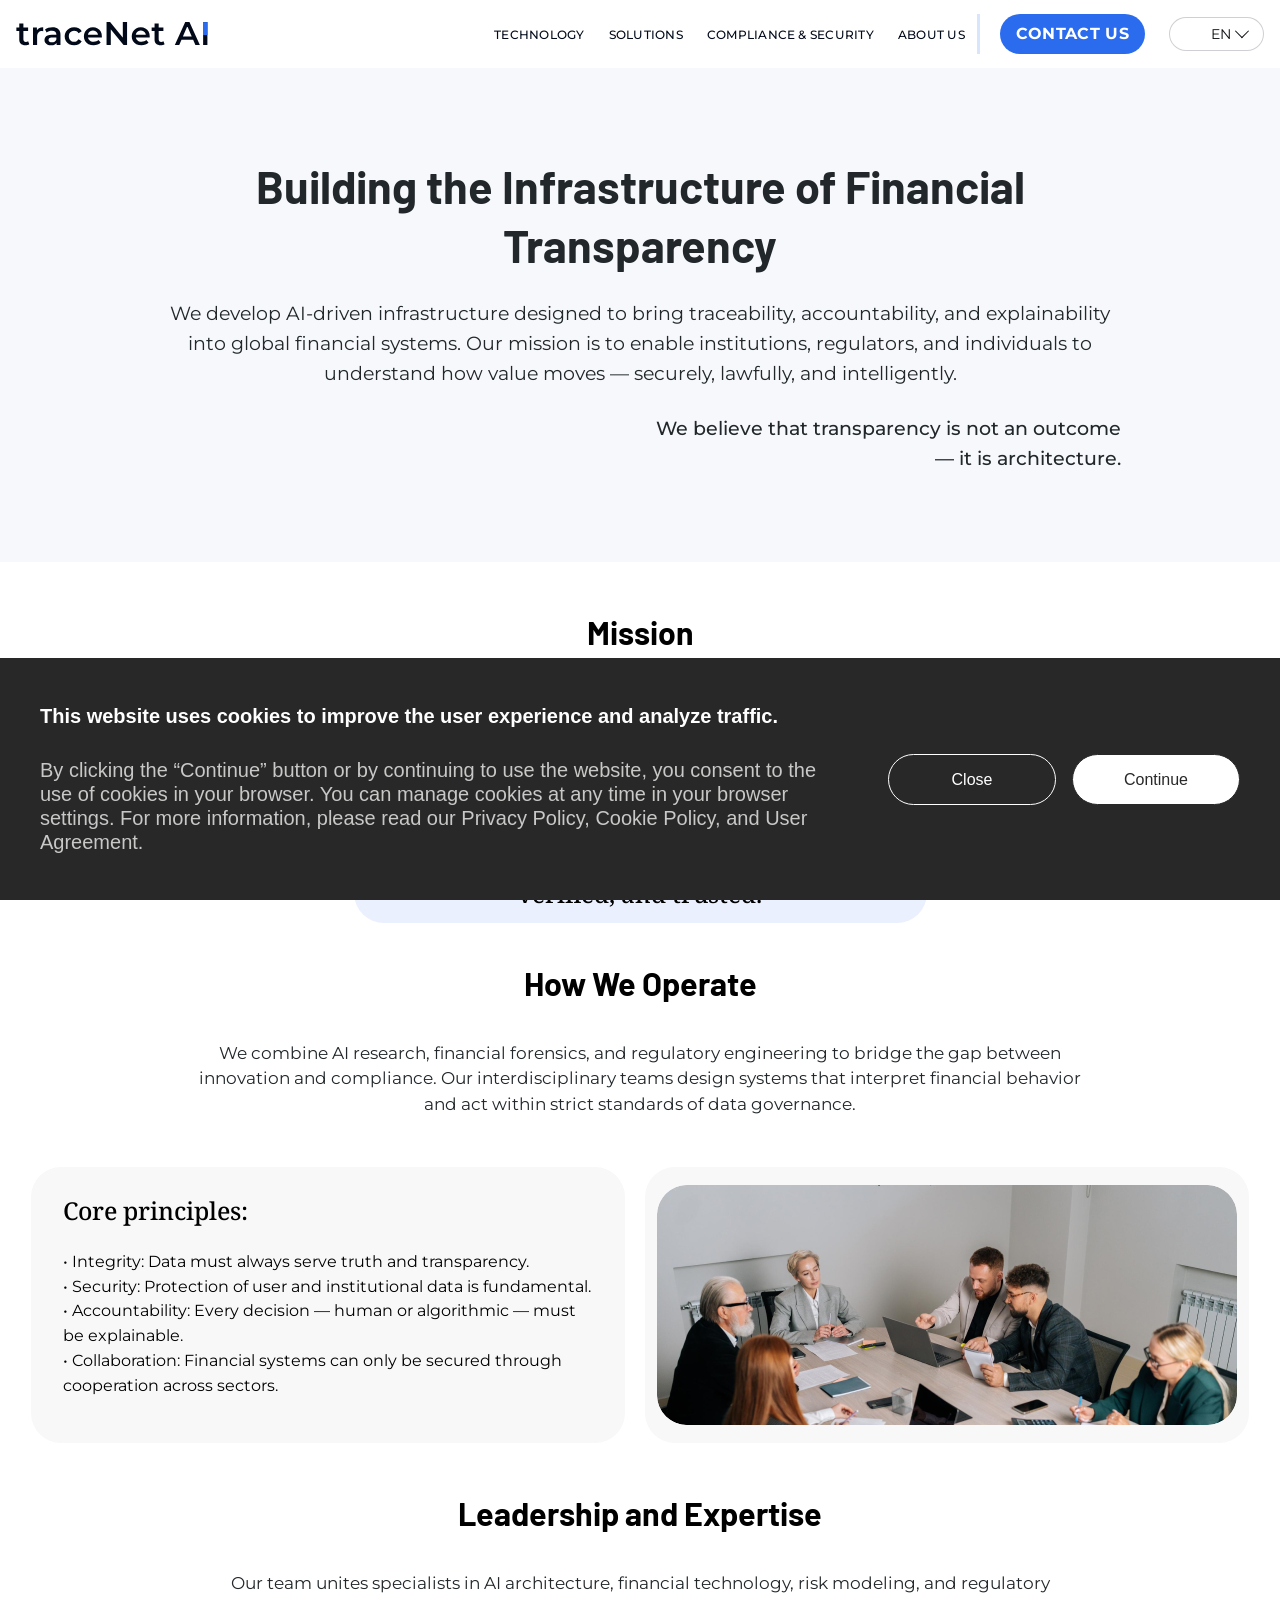
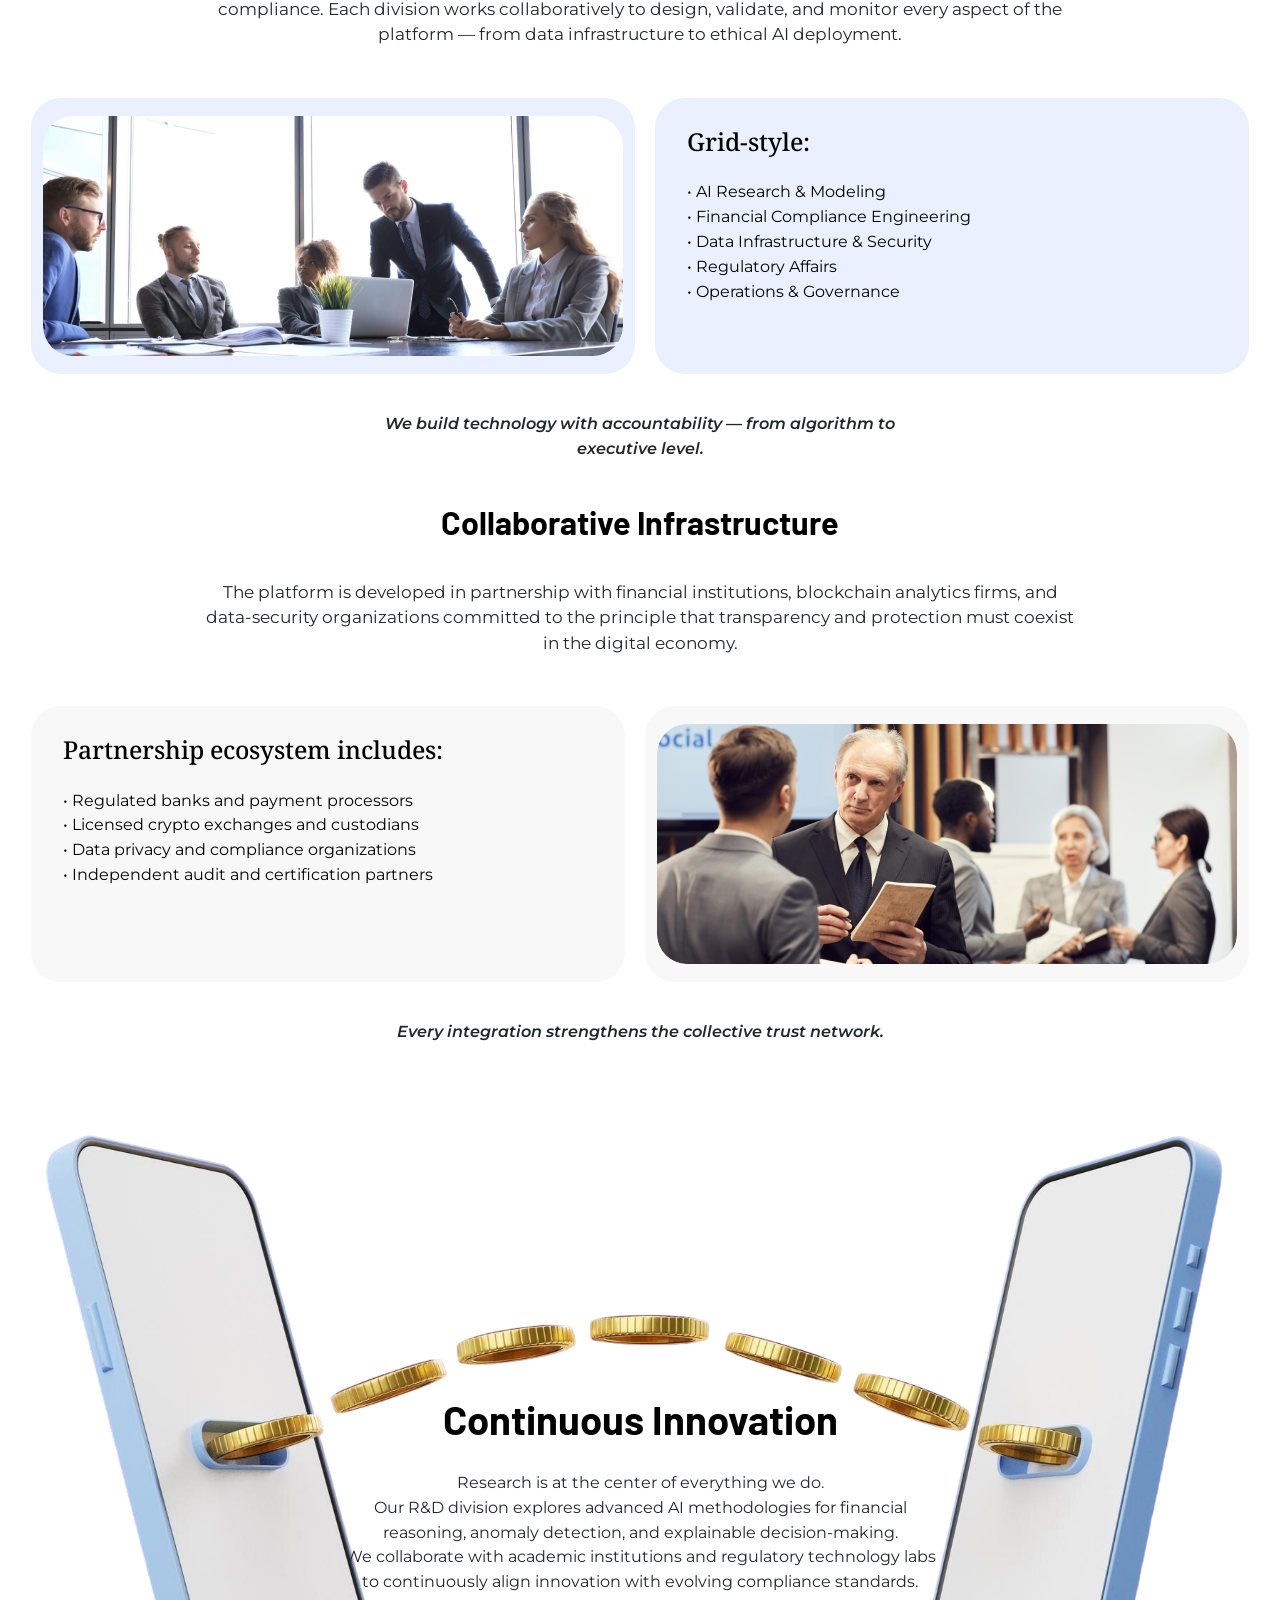
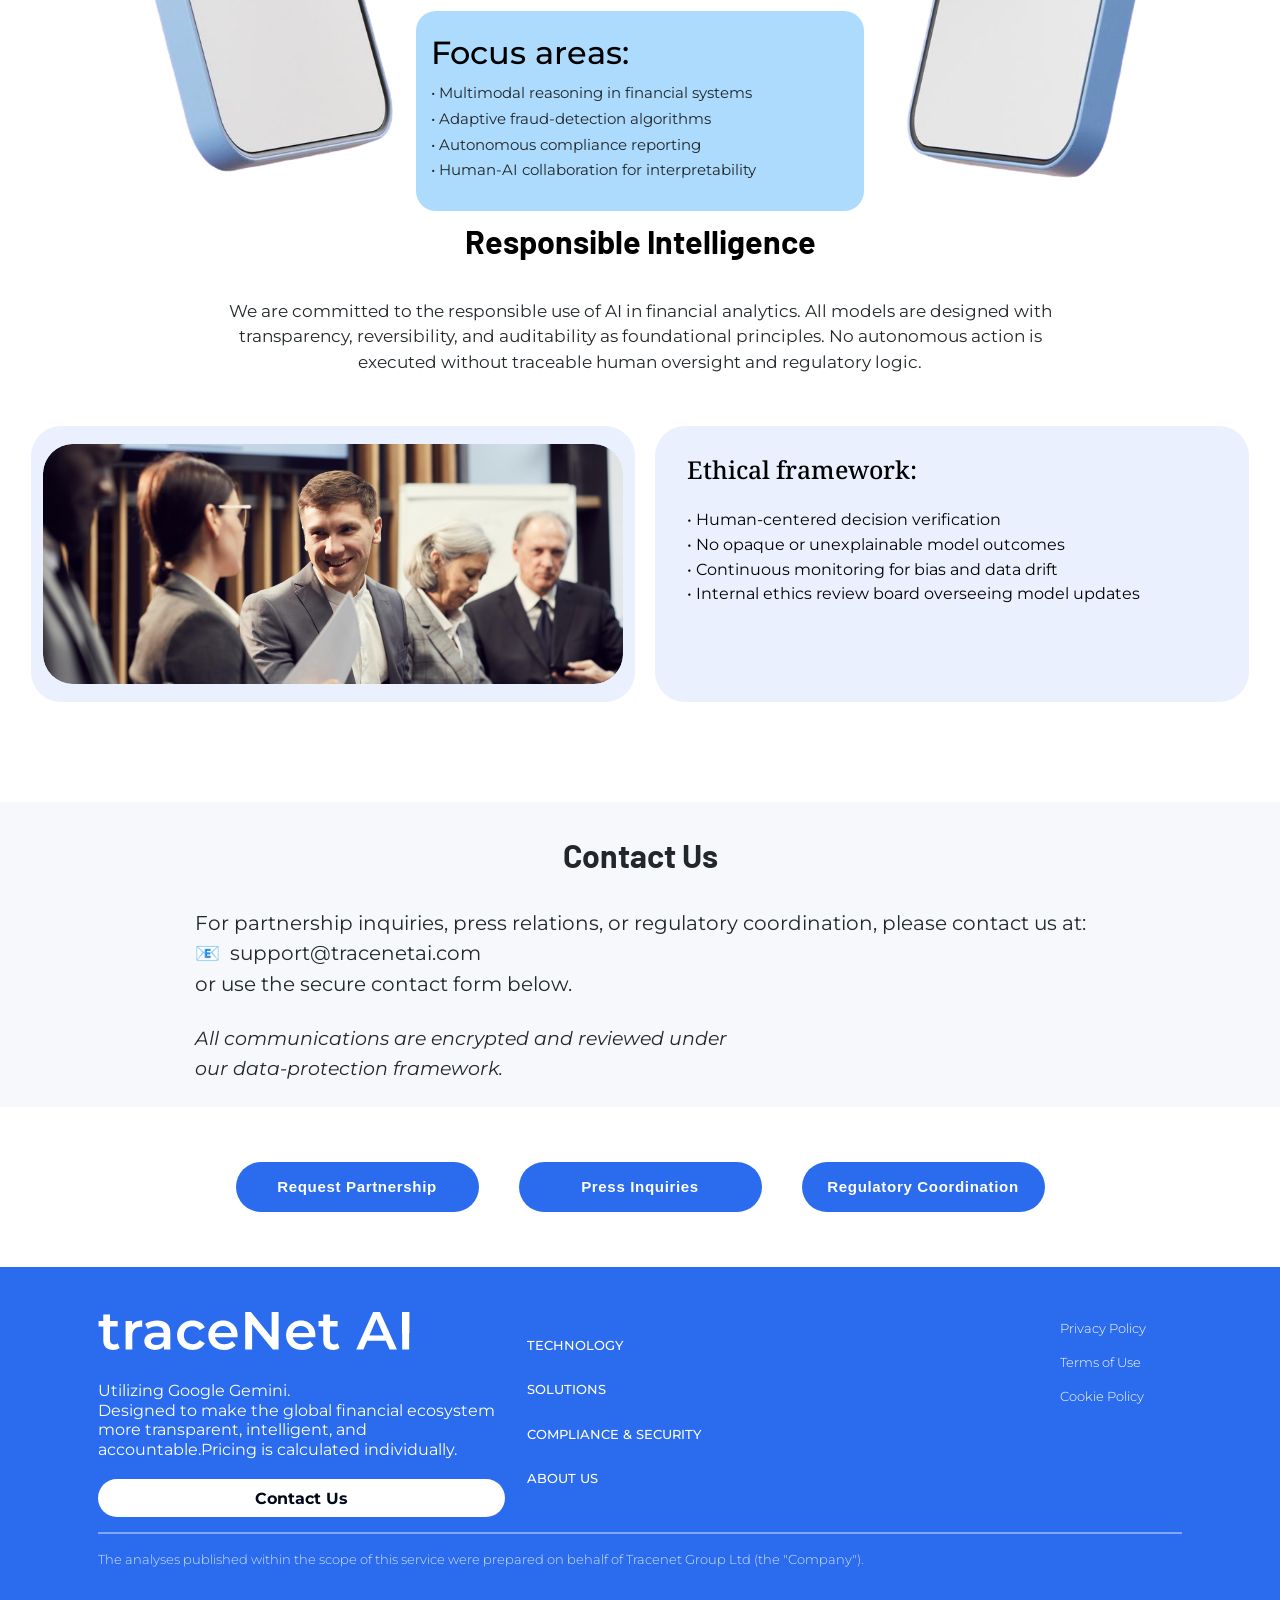
==== commit cb19067b: "fix th page, send.ph. add change from hosting" ====
--- a/about-us.html
+++ b/about-us.html
@@ -1,6 +1,13 @@
 <!doctype html>
 <html lang="en">
 <head>
+<!-- Google Tag Manager -->
+<script>(function(w,d,s,l,i){w[l]=w[l]||[];w[l].push({'gtm.start':
+new Date().getTime(),event:'gtm.js'});var f=d.getElementsByTagName(s)[0],
+j=d.createElement(s),dl=l!='dataLayer'?'&l='+l:'';j.async=true;j.src=
+'https://www.googletagmanager.com/gtm.js?id='+i+dl;f.parentNode.insertBefore(j,f);
+})(window,document,'script','dataLayer','GTM-5PRWCMGG');</script>
+<!-- End Google Tag Manager -->
     <meta charset="UTF-8">
     <meta content="width=device-width, user-scalable=no, initial-scale=1.0, maximum-scale=1.0, minimum-scale=1.0"
           name="viewport">
@@ -13,6 +20,10 @@
     <link href="https://cdn.jsdelivr.net/npm/swiper@11/swiper-bundle.min.css" rel="stylesheet">
 </head>
 <body>
+<!-- Google Tag Manager (noscript) -->
+<noscript><iframe src="https://www.googletagmanager.com/ns.html?id=GTM-5PRWCMGG"
+height="0" width="0" style="display:none;visibility:hidden"></iframe></noscript>
+<!-- End Google Tag Manager (noscript) -->
 <div class="body-content">
     <header>
         <div class="content">
@@ -87,7 +98,7 @@
                 </div>
             </div>
             <div class="button-survey">
-                <a data-i18n="nav.contact" href="#contact-form-section">Contact us</a>
+                <a data-i18n="nav.contact" href="index.html#contact-form-section">Contact us</a>
             </div>
         </div>
     </header>
@@ -342,7 +353,7 @@
                         <img alt="traceNet AI Logo" src="images/footer-logo.svg">
                     </div>
                     <p class="footer-description" data-i18n="footer.description" data-i18n-html="true">
-                        Built on Google Gemini.<br>
+                        Utilizing Google Gemini.<br>
                         Designed to make the global financial ecosystem more transparent, intelligent, and accountable.
                     </p>
                     <a class="footer-contact-btn" data-i18n="footer.contact" href="#contact-form-section">Contact Us</a>
